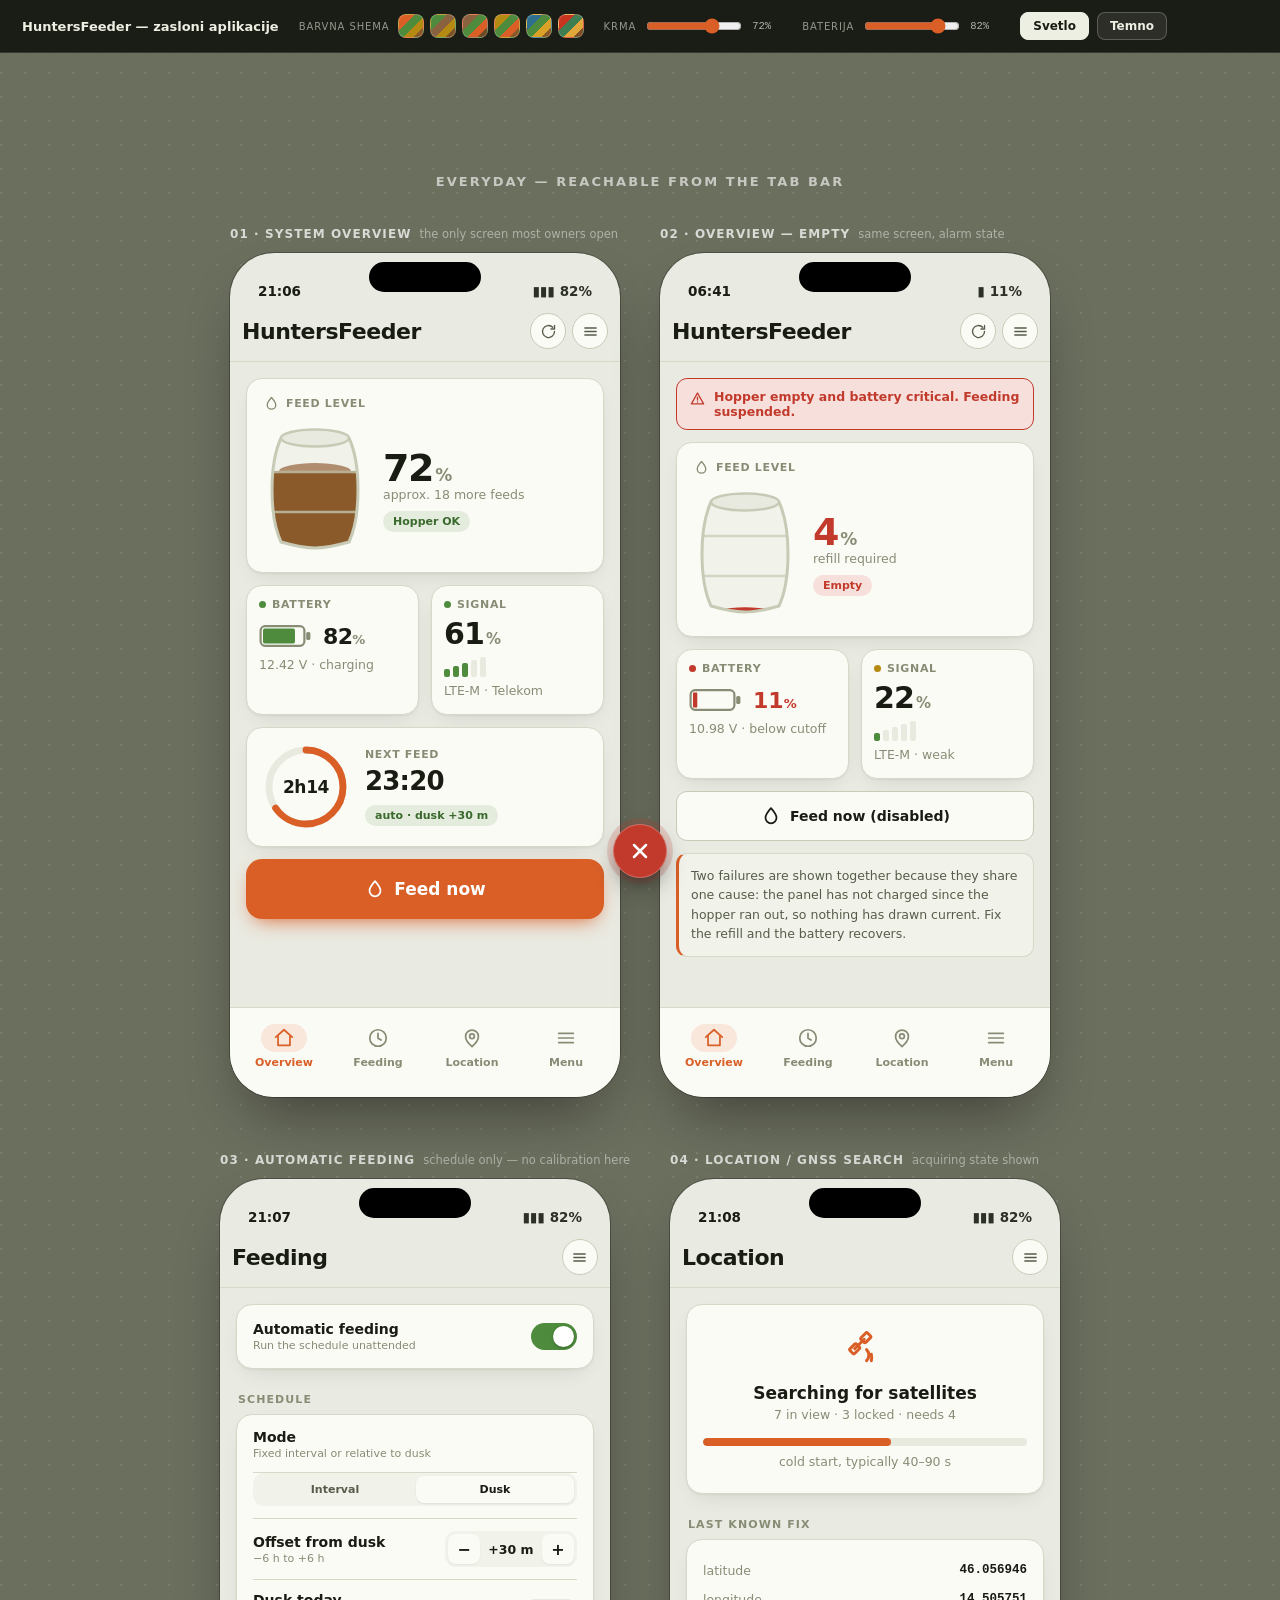
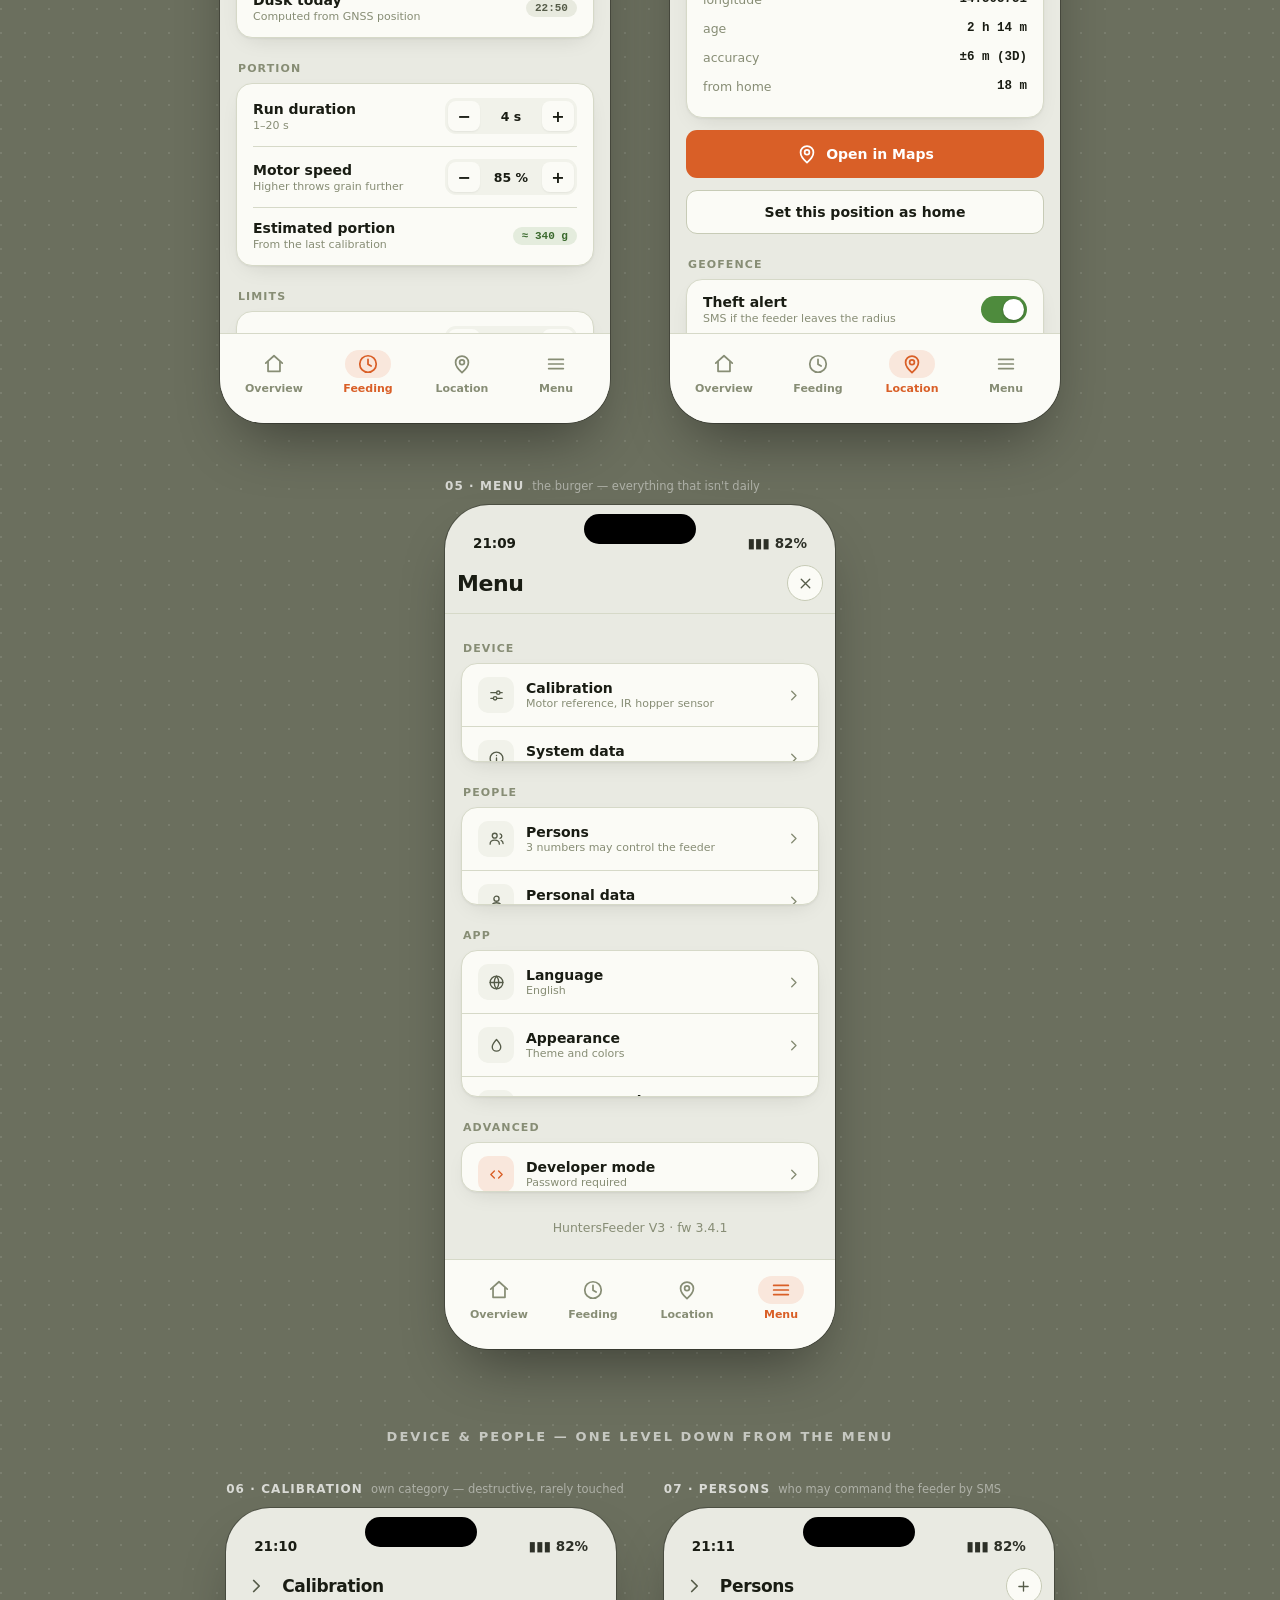
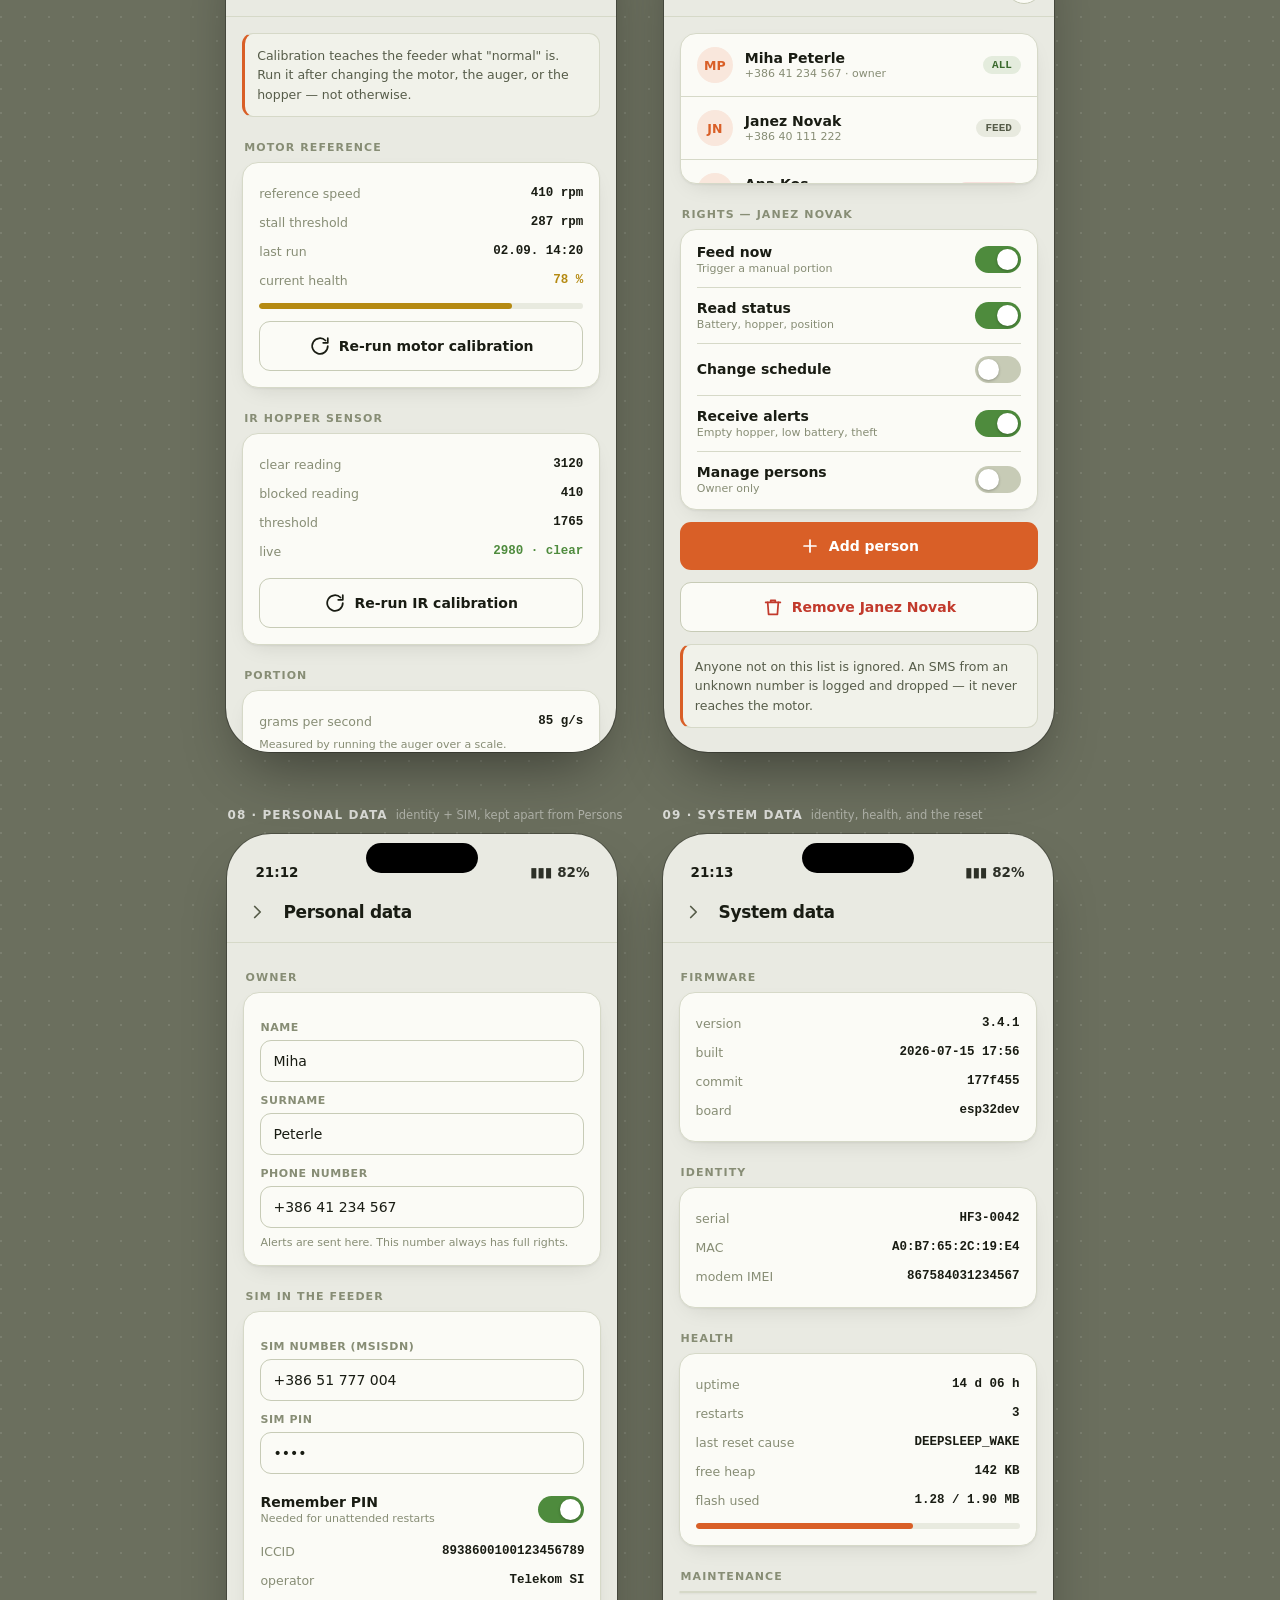
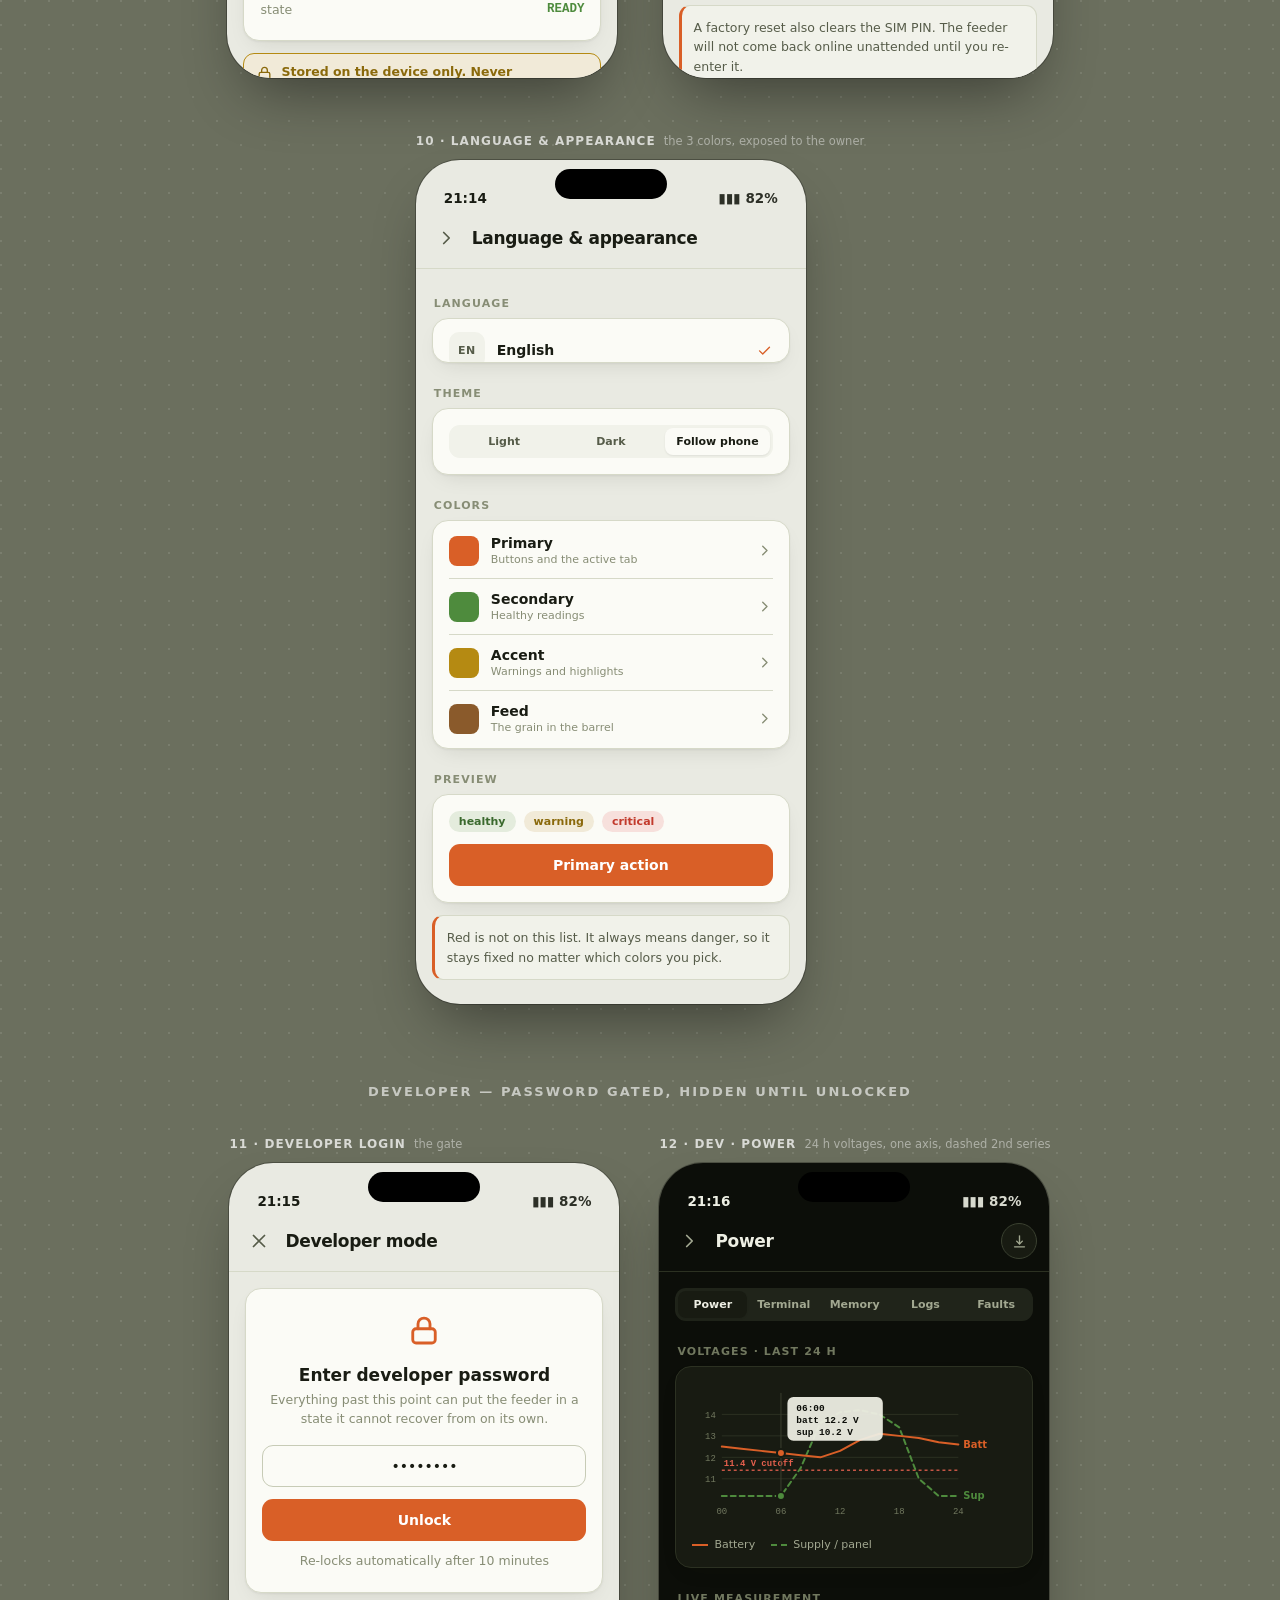
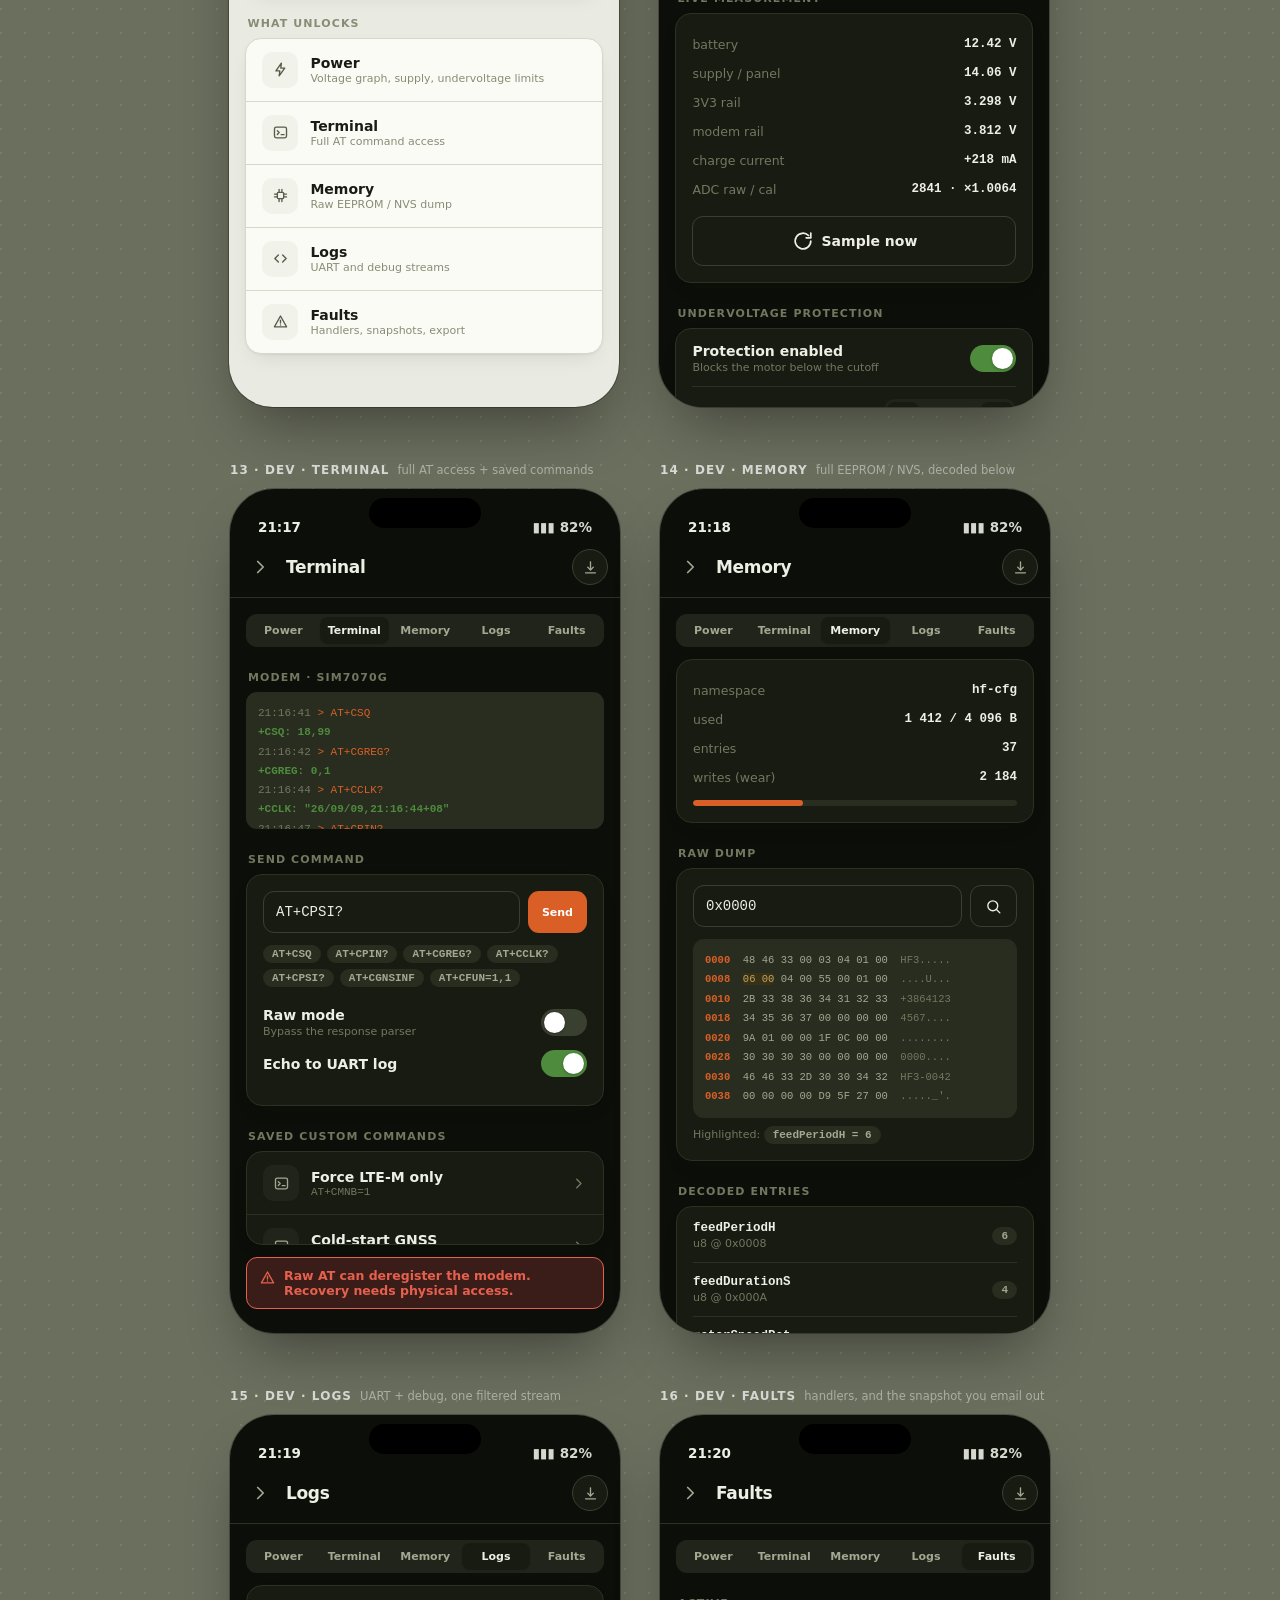
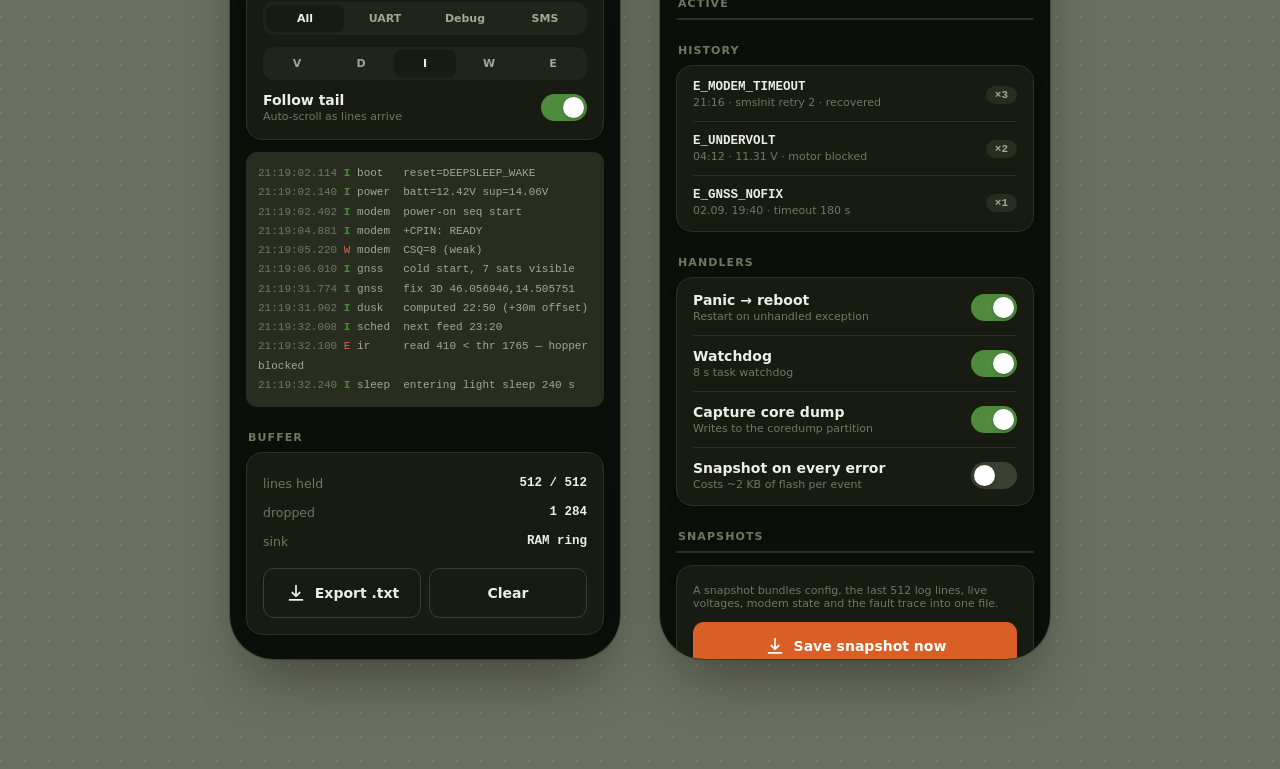
==== app/index.html @ 3c2a1d16 "Add app screens demo page and floating link from main site - New app/ page: copy of the mobile UI te" ====
<!doctype html>
<html lang="sl">
<head>
<meta charset="utf-8">
<meta name="viewport" content="width=device-width,initial-scale=1">
<title>HuntersFeeder — zasloni aplikacije</title>
<meta name="description" content="Vsi zasloni aplikacije HuntersFeeder na enem platnu — pregled stanja, urnik krmljenja, lokacija, umerjanje in razvijalska orodja.">
<link rel="stylesheet" href="styles.css">
</head>
<body>

<!-- ===================== ICON SPRITE (stroke, 24px, currentColor) ========= -->
<svg width="0" height="0" style="position:absolute" aria-hidden="true"><defs>
<symbol id="ic-home" viewBox="0 0 24 24"><path d="M3 11l9-8 9 8"/><path d="M5.5 9.6V20h13V9.6"/></symbol>
<symbol id="ic-clock" viewBox="0 0 24 24"><circle cx="12" cy="12" r="9"/><path d="M12 7v5.3l3.4 2"/></symbol>
<symbol id="ic-pin" viewBox="0 0 24 24"><path d="M12 21.5s7-6.4 7-11.2A7 7 0 0 0 5 10.3c0 4.8 7 11.2 7 11.2z"/><circle cx="12" cy="10" r="2.6"/></symbol>
<symbol id="ic-menu" viewBox="0 0 24 24"><path d="M4 7h16M4 12h16M4 17h16"/></symbol>
<symbol id="ic-users" viewBox="0 0 24 24"><circle cx="9.5" cy="8" r="3.4"/><path d="M3 20c0-3.7 3-5.6 6.5-5.6S16 16.3 16 20"/><path d="M17 5.4a3.3 3.3 0 0 1 0 6.4"/><path d="M18.5 14.8c1.7.7 2.8 2.1 2.8 4.4"/></symbol>
<symbol id="ic-user" viewBox="0 0 24 24"><circle cx="12" cy="8" r="3.6"/><path d="M5 20c0-4 3.1-6.2 7-6.2s7 2.2 7 6.2"/></symbol>
<symbol id="ic-tune" viewBox="0 0 24 24"><path d="M4 8h8M17.5 8H20M4 16h3.5M13 16h7"/><circle cx="14.5" cy="8" r="2.4"/><circle cx="10" cy="16" r="2.4"/></symbol>
<symbol id="ic-info" viewBox="0 0 24 24"><circle cx="12" cy="12" r="9"/><path d="M12 11.2V16"/><path d="M12 7.8h.01"/></symbol>
<symbol id="ic-globe" viewBox="0 0 24 24"><circle cx="12" cy="12" r="9"/><path d="M3 12h18"/><path d="M12 3a14 14 0 0 1 0 18 14 14 0 0 1 0-18z"/></symbol>
<symbol id="ic-code" viewBox="0 0 24 24"><path d="M9 7l-5 5 5 5M15 7l5 5-5 5"/></symbol>
<symbol id="ic-chev" viewBox="0 0 24 24"><path d="M9.5 6l6 6-6 6"/></symbol>
<symbol id="ic-close" viewBox="0 0 24 24"><path d="M6 6l12 12M18 6L6 18"/></symbol>
<symbol id="ic-plus" viewBox="0 0 24 24"><path d="M12 5.5v13M5.5 12h13"/></symbol>
<symbol id="ic-dl" viewBox="0 0 24 24"><path d="M12 4v11"/><path d="M8 11.5l4 4 4-4"/><path d="M5 19.5h14"/></symbol>
<symbol id="ic-refresh" viewBox="0 0 24 24"><path d="M20.5 12a8.5 8.5 0 1 1-2.5-6"/><path d="M20.5 3.5v5h-5"/></symbol>
<symbol id="ic-term" viewBox="0 0 24 24"><rect x="3.5" y="4.5" width="17" height="15" rx="2.5"/><path d="M7.5 9.5l2.6 2.6-2.6 2.6M13 15h4"/></symbol>
<symbol id="ic-chip" viewBox="0 0 24 24"><rect x="7.5" y="7.5" width="9" height="9" rx="1.6"/><path d="M10 3.5v4M14 3.5v4M10 16.5v4M14 16.5v4M3.5 10h4M3.5 14h4M16.5 10h4M16.5 14h4"/></symbol>
<symbol id="ic-bolt" viewBox="0 0 24 24"><path d="M13.2 3L5.5 14h5.6l-1 7 7.9-11h-5.6z"/></symbol>
<symbol id="ic-alert" viewBox="0 0 24 24"><path d="M12 4.2l8.6 15.3H3.4z"/><path d="M12 10.2v4"/><path d="M12 17h.01"/></symbol>
<symbol id="ic-lock" viewBox="0 0 24 24"><rect x="4.5" y="10.5" width="15" height="9.5" rx="2.2"/><path d="M8 10.5V7.4a4 4 0 0 1 8 0v3.1"/></symbol>
<symbol id="ic-trash" viewBox="0 0 24 24"><path d="M4 7h16M9.5 7V4.8h5V7"/><path d="M6.2 7l1 13h9.6l1-13"/></symbol>
<symbol id="ic-search" viewBox="0 0 24 24"><circle cx="11" cy="11" r="7"/><path d="M16.2 16.2L21 21"/></symbol>
<symbol id="ic-check" viewBox="0 0 24 24"><path d="M5 12.5l4.5 4.5L19 7.5"/></symbol>
<symbol id="ic-phone" viewBox="0 0 24 24"><path d="M6 3.5h4.2l1.8 4.4-2.5 1.7a11.6 11.6 0 0 0 4.9 4.9l1.7-2.5 4.4 1.8V18a2.5 2.5 0 0 1-2.6 2.5A16.6 16.6 0 0 1 3.5 6.1 2.5 2.5 0 0 1 6 3.5z"/></symbol>
<symbol id="ic-sat" viewBox="0 0 24 24"><path d="M5.5 12.5L11.5 6.5"/><rect x="2.6" y="10.4" width="5.8" height="4.2" rx="1" transform="rotate(-45 5.5 12.5)"/><rect x="9.6" y="3.4" width="5.8" height="4.2" rx="1" transform="rotate(-45 12.5 5.5)"/><path d="M13 13a5 5 0 0 1 0 7"/><path d="M16 16a9 9 0 0 1 0 4"/></symbol>
<symbol id="ic-drop" viewBox="0 0 24 24"><path d="M12 3.5s6 6.6 6 10.5a6 6 0 0 1-12 0c0-3.9 6-10.5 6-10.5z"/></symbol>
</defs></svg>

<!-- ===================== THEMING DOCK (canvas chrome, not the app) ========
     Public build. The four raw <input type="color"> swatches and the
     "Copy CSS" export are gone — those are authoring tools, not something a
     visitor has any use for. What stays is what someone can actually play
     with: the ready-made palettes, the two level sliders and light/dark.
     app.js guards every one of these ids, so removing more breaks nothing.
========================================================================= -->
<div class="dock">
  <strong>HuntersFeeder — zasloni aplikacije</strong>

  <div class="grp"><span class="lb">Barvna shema</span><span class="presets" id="presets"></span></div>

  <div class="grp"><span class="lb">Krma</span>
    <input type="range" id="rFeed" min="0" max="100" value="72"><span class="val" id="vFeed">72%</span></div>
  <div class="grp"><span class="lb">Baterija</span>
    <input type="range" id="rBatt" min="0" max="100" value="82"><span class="val" id="vBatt">82%</span></div>

  <div class="grp">
    <button id="tLight" class="on">Svetlo</button>
    <button id="tDark">Temno</button>
  </div>
</div>

<!-- The artboards themselves are an English-language UI mock-up; the dock
     above and the back button below are the Slovene page chrome. -->
<div class="canvas" lang="en">

<div class="group">Everyday — reachable from the tab bar</div>

<!-- ========================================================= 1. OVERVIEW -->
<figure class="board">
  <figcaption>01 · System overview <em>the only screen most owners open</em></figcaption>
  <div class="phone" id="pOverview" data-feed="ok" data-batt="ok">
    <div class="notch"></div>
    <div class="statusbar"><span>21:06</span><span class="si">▮▮▮ 82%</span></div>
    <div class="topbar">
      <h1>HuntersFeeder</h1>
      <div class="ic">
        <button class="iconbtn"><svg class="i sm"><use href="#ic-refresh"/></svg></button>
        <button class="iconbtn"><svg class="i sm"><use href="#ic-menu"/></svg></button>
      </div>
    </div>
    <div class="content">

      <!-- FEED LEVEL — the headline. A barrel, read at a glance. -->
      <div class="card">
        <div class="lbl"><svg class="i sm"><use href="#ic-drop"/></svg>Feed level</div>
        <div class="gauge" style="margin-top:var(--s3)">
          <svg class="barrel" viewBox="0 0 104 132">
            <defs><clipPath id="bc1">
              <path d="M18 14C6 40 6 92 18 118c28 8 40 8 68 0 12-26 12-78 0-104z"/>
            </clipPath></defs>
            <path class="glass" d="M18 14C6 40 6 92 18 118c28 8 40 8 68 0 12-26 12-78 0-104z"/>
            <g clip-path="url(#bc1)">
              <g class="fillg">
                <ellipse class="fill-2" cx="52" cy="14" rx="36" ry="8"/>
                <rect class="fill" x="0" y="14" width="104" height="120"/>
              </g>
            </g>
            <g clip-path="url(#bc1)">
              <path class="band" d="M2 48h100M2 88h100" fill="none"/>
            </g>
            <path class="body" d="M18 14C6 40 6 92 18 118c28 8 40 8 68 0 12-26 12-78 0-104z"/>
            <ellipse class="cap" cx="52" cy="14" rx="34" ry="8.5"/>
          </svg>
          <div class="gaugebody">
            <div class="pct" id="feedPct">72<span class="u">%</span></div>
            <div class="muted" id="feedSub">approx. 18 more feeds</div>
            <div class="st"><span class="tag on" id="feedTag">Hopper OK</span></div>
          </div>
        </div>
      </div>

      <!-- POWER + LINK -->
      <div class="grid2">
        <div class="card">
          <div class="lbl"><span class="dot" id="battDot"></span>Battery</div>
          <div style="display:flex;align-items:center;gap:10px;margin:var(--s3) 0 var(--s2)">
            <svg class="battery" viewBox="0 0 54 26">
              <rect class="fill" x="4" y="5.5" width="39" height="15" rx="2"/>
              <rect class="shell" x="1.6" y="3.2" width="43.8" height="19.6" rx="4.5"/>
              <rect class="cap" x="47.2" y="9" width="4.2" height="8" rx="1.6"/>
            </svg>
            <div style="font-size:var(--t-xl);font-weight:700;letter-spacing:-.03em" id="battPct">82<span class="u" style="font-size:13px;color:var(--ink-3)">%</span></div>
          </div>
          <div class="muted">12.42 V · charging</div>
        </div>
        <div class="card">
          <div class="lbl"><span class="dot"></span>Signal</div>
          <div class="big">61<span class="u">%</span></div>
          <div class="bars">
            <span class="lit" style="height:8px"></span><span class="lit" style="height:11px"></span>
            <span class="lit" style="height:14px"></span><span style="height:17px"></span><span style="height:20px"></span>
          </div>
          <div class="muted" style="margin-top:6px">LTE-M · Telekom</div>
        </div>
      </div>

      <!-- NEXT FEED -->
      <div class="hero">
        <div class="ring">
          <svg viewBox="0 0 100 100">
            <circle class="track" cx="50" cy="50" r="43" fill="none" stroke-width="8"/>
            <circle class="prog" cx="50" cy="50" r="43" fill="none" stroke-width="8"
                    stroke-dasharray="270.2" stroke-dashoffset="94"/>
          </svg>
          <div class="rc"><b>2h14</b></div>
        </div>
        <div class="herobody">
          <div class="k">Next feed</div>
          <div class="clock">23:20</div>
          <div><span class="tag on">auto · dusk +30 m</span></div>
        </div>
      </div>

      <button class="btn feed"><svg class="i"><use href="#ic-drop"/></svg>Feed now</button>
    </div>
    <div class="navbar">
      <button class="active"><span class="navicon"><svg class="i"><use href="#ic-home"/></svg></span>Overview</button>
      <button><span class="navicon"><svg class="i"><use href="#ic-clock"/></svg></span>Feeding</button>
      <button><span class="navicon"><svg class="i"><use href="#ic-pin"/></svg></span>Location</button>
      <button><span class="navicon"><svg class="i"><use href="#ic-menu"/></svg></span>Menu</button>
    </div>
  </div>
</figure>

<!-- ========================================================= 2. LOW / EMPTY -->
<figure class="board">
  <figcaption>02 · Overview — empty <em>same screen, alarm state</em></figcaption>
  <div class="phone" data-feed="empty" data-batt="crit" style="--level-feed:.04;--level-batt:.11">
    <div class="notch"></div>
    <div class="statusbar"><span>06:41</span><span class="si">▮ 11%</span></div>
    <div class="topbar">
      <h1>HuntersFeeder</h1>
      <div class="ic">
        <button class="iconbtn"><svg class="i sm"><use href="#ic-refresh"/></svg></button>
        <button class="iconbtn"><svg class="i sm"><use href="#ic-menu"/></svg></button>
      </div>
    </div>
    <div class="content">
      <div class="banner crit"><svg class="i sm" style="margin-top:1px"><use href="#ic-alert"/></svg>
        <span>Hopper empty and battery critical. Feeding suspended.</span></div>

      <div class="card">
        <div class="lbl"><svg class="i sm"><use href="#ic-drop"/></svg>Feed level</div>
        <div class="gauge" style="margin-top:var(--s3)">
          <svg class="barrel" viewBox="0 0 104 132">
            <defs><clipPath id="bc2">
              <path d="M18 14C6 40 6 92 18 118c28 8 40 8 68 0 12-26 12-78 0-104z"/>
            </clipPath></defs>
            <path class="glass" d="M18 14C6 40 6 92 18 118c28 8 40 8 68 0 12-26 12-78 0-104z"/>
            <g clip-path="url(#bc2)">
              <g class="fillg">
                <ellipse class="fill-2" cx="52" cy="14" rx="36" ry="8"/>
                <rect class="fill" x="0" y="14" width="104" height="120"/>
              </g>
            </g>
            <g clip-path="url(#bc2)"><path class="band" d="M2 48h100M2 88h100" fill="none"/></g>
            <path class="body" d="M18 14C6 40 6 92 18 118c28 8 40 8 68 0 12-26 12-78 0-104z"/>
            <ellipse class="cap" cx="52" cy="14" rx="34" ry="8.5"/>
          </svg>
          <div class="gaugebody">
            <div class="pct" style="color:var(--crit)">4<span class="u">%</span></div>
            <div class="muted">refill required</div>
            <div class="st"><span class="tag crit">Empty</span></div>
          </div>
        </div>
      </div>

      <div class="grid2">
        <div class="card">
          <div class="lbl"><span class="dot crit"></span>Battery</div>
          <div style="display:flex;align-items:center;gap:10px;margin:var(--s3) 0 var(--s2)">
            <svg class="battery" viewBox="0 0 54 26">
              <rect class="fill" x="4" y="5.5" width="39" height="15" rx="2"/>
              <rect class="shell" x="1.6" y="3.2" width="43.8" height="19.6" rx="4.5"/>
              <rect class="cap" x="47.2" y="9" width="4.2" height="8" rx="1.6"/>
            </svg>
            <div style="font-size:var(--t-xl);font-weight:700;color:var(--crit)">11<span style="font-size:13px">%</span></div>
          </div>
          <div class="muted">10.98 V · below cutoff</div>
        </div>
        <div class="card">
          <div class="lbl"><span class="dot warn"></span>Signal</div>
          <div class="big">22<span class="u">%</span></div>
          <div class="bars">
            <span class="lit" style="height:8px"></span><span style="height:11px"></span>
            <span style="height:14px"></span><span style="height:17px"></span><span style="height:20px"></span>
          </div>
          <div class="muted" style="margin-top:6px">LTE-M · weak</div>
        </div>
      </div>

      <button class="btn secondary"><svg class="i"><use href="#ic-drop"/></svg>Feed now (disabled)</button>
      <div class="note">Two failures are shown together because they share one cause: the panel has not charged since the hopper ran out, so nothing has drawn current. Fix the refill and the battery recovers.</div>
    </div>
    <div class="navbar">
      <button class="active"><span class="navicon"><svg class="i"><use href="#ic-home"/></svg></span>Overview</button>
      <button><span class="navicon"><svg class="i"><use href="#ic-clock"/></svg></span>Feeding</button>
      <button><span class="navicon"><svg class="i"><use href="#ic-pin"/></svg></span>Location</button>
      <button><span class="navicon"><svg class="i"><use href="#ic-menu"/></svg></span>Menu</button>
    </div>
  </div>
</figure>

<!-- ========================================================= 3. FEEDING -->
<figure class="board">
  <figcaption>03 · Automatic feeding <em>schedule only — no calibration here</em></figcaption>
  <div class="phone">
    <div class="notch"></div>
    <div class="statusbar"><span>21:07</span><span class="si">▮▮▮ 82%</span></div>
    <div class="topbar"><h1>Feeding</h1>
      <div class="ic"><button class="iconbtn"><svg class="i sm"><use href="#ic-menu"/></svg></button></div></div>
    <div class="content">
      <div class="card">
        <div class="row" style="border:0;padding:0">
          <div><div class="name">Automatic feeding</div><div class="hint">Run the schedule unattended</div></div>
          <div class="sw on"><i></i></div>
        </div>
      </div>

      <div class="sec">Schedule</div>
      <div class="card flush">
        <div class="row">
          <div><div class="name">Mode</div><div class="hint">Fixed interval or relative to dusk</div></div>
        </div>
        <div class="row" style="padding-top:0">
          <div class="seg" style="width:100%"><button>Interval</button><button class="active">Dusk</button></div>
        </div>
        <div class="row">
          <div><div class="name">Offset from dusk</div><div class="hint">−6 h to +6 h</div></div>
          <div class="stepper"><button>−</button><span class="num">+30 m</span><button>+</button></div>
        </div>
        <div class="row">
          <div><div class="name">Dusk today</div><div class="hint">Computed from GNSS position</div></div>
          <span class="chip">22:50</span>
        </div>
      </div>

      <div class="sec">Portion</div>
      <div class="card flush">
        <div class="row">
          <div><div class="name">Run duration</div><div class="hint">1–20 s</div></div>
          <div class="stepper"><button>−</button><span class="num">4 s</span><button>+</button></div>
        </div>
        <div class="row">
          <div><div class="name">Motor speed</div><div class="hint">Higher throws grain further</div></div>
          <div class="stepper"><button>−</button><span class="num">85 %</span><button>+</button></div>
        </div>
        <div class="row">
          <div><div class="name">Estimated portion</div><div class="hint">From the last calibration</div></div>
          <span class="chip ok">≈ 340 g</span>
        </div>
      </div>

      <div class="sec">Limits</div>
      <div class="card flush">
        <div class="row">
          <div><div class="name">Max feeds per day</div></div>
          <div class="stepper"><button>−</button><span class="num">2</span><button>+</button></div>
        </div>
        <div class="row">
          <div><div class="name">Pause below battery</div><div class="hint">Protects the pack overnight</div></div>
          <div class="stepper"><button>−</button><span class="num">20 %</span><button>+</button></div>
        </div>
      </div>

      <button class="btn"><svg class="i"><use href="#ic-check"/></svg>Save schedule</button>
    </div>
    <div class="navbar">
      <button><span class="navicon"><svg class="i"><use href="#ic-home"/></svg></span>Overview</button>
      <button class="active"><span class="navicon"><svg class="i"><use href="#ic-clock"/></svg></span>Feeding</button>
      <button><span class="navicon"><svg class="i"><use href="#ic-pin"/></svg></span>Location</button>
      <button><span class="navicon"><svg class="i"><use href="#ic-menu"/></svg></span>Menu</button>
    </div>
  </div>
</figure>

<!-- ========================================================= 4. LOCATION -->
<figure class="board">
  <figcaption>04 · Location / GNSS search <em>acquiring state shown</em></figcaption>
  <div class="phone">
    <div class="notch"></div>
    <div class="statusbar"><span>21:08</span><span class="si">▮▮▮ 82%</span></div>
    <div class="topbar"><h1>Location</h1>
      <div class="ic"><button class="iconbtn"><svg class="i sm"><use href="#ic-menu"/></svg></button></div></div>
    <div class="content">
      <div class="card" style="text-align:center;padding:var(--s5) var(--s4)">
        <svg class="i lg" style="color:var(--c1);width:38px;height:38px"><use href="#ic-sat"/></svg>
        <div style="font-size:var(--t-lg);font-weight:660;margin-top:var(--s3)">Searching for satellites</div>
        <div class="muted" style="margin-top:4px">7 in view · 3 locked · needs 4</div>
        <div class="progbar" style="margin-top:var(--s4)"><i style="width:58%"></i></div>
        <div class="muted" style="margin-top:var(--s2)">cold start, typically 40–90 s</div>
      </div>

      <div class="sec">Last known fix</div>
      <div class="card">
        <div class="kv"><span class="k">latitude</span><span class="v">46.056946</span></div>
        <div class="kv"><span class="k">longitude</span><span class="v">14.505751</span></div>
        <div class="kv"><span class="k">age</span><span class="v">2 h 14 m</span></div>
        <div class="kv"><span class="k">accuracy</span><span class="v">±6 m (3D)</span></div>
        <div class="kv"><span class="k">from home</span><span class="v">18 m</span></div>
      </div>
      <button class="btn"><svg class="i"><use href="#ic-pin"/></svg>Open in Maps</button>
      <button class="btn secondary">Set this position as home</button>

      <div class="sec">Geofence</div>
      <div class="card flush">
        <div class="row">
          <div><div class="name">Theft alert</div><div class="hint">SMS if the feeder leaves the radius</div></div>
          <div class="sw on"><i></i></div>
        </div>
        <div class="row">
          <div><div class="name">Radius</div></div>
          <div class="stepper"><button>−</button><span class="num">100 m</span><button>+</button></div>
        </div>
      </div>

      <div class="sec">History</div>
      <div class="card flush">
        <div class="row"><div><div class="name" style="font-family:var(--mono);font-size:var(--t-sm)">09.09. 19:02</div>
          <div class="hint">46.05694, 14.50575 · 3D</div></div>
          <button class="iconbtn plain"><svg class="i sm"><use href="#ic-chev"/></svg></button></div>
        <div class="row"><div><div class="name" style="font-family:var(--mono);font-size:var(--t-sm)">09.09. 07:14</div>
          <div class="hint">46.05691, 14.50580 · 3D</div></div>
          <button class="iconbtn plain"><svg class="i sm"><use href="#ic-chev"/></svg></button></div>
      </div>
    </div>
    <div class="navbar">
      <button><span class="navicon"><svg class="i"><use href="#ic-home"/></svg></span>Overview</button>
      <button><span class="navicon"><svg class="i"><use href="#ic-clock"/></svg></span>Feeding</button>
      <button class="active"><span class="navicon"><svg class="i"><use href="#ic-pin"/></svg></span>Location</button>
      <button><span class="navicon"><svg class="i"><use href="#ic-menu"/></svg></span>Menu</button>
    </div>
  </div>
</figure>

<!-- ========================================================= 5. MENU -->
<figure class="board">
  <figcaption>05 · Menu <em>the burger — everything that isn't daily</em></figcaption>
  <div class="phone">
    <div class="notch"></div>
    <div class="statusbar"><span>21:09</span><span class="si">▮▮▮ 82%</span></div>
    <div class="topbar"><h1>Menu</h1>
      <div class="ic"><button class="iconbtn"><svg class="i sm"><use href="#ic-close"/></svg></button></div></div>
    <div class="content">

      <div class="sec">Device</div>
      <div class="card pad0"><div class="navlist">
        <a><span class="ico"><svg class="i sm"><use href="#ic-tune"/></svg></span>
          <span class="tx"><b>Calibration</b><span>Motor reference, IR hopper sensor</span></span>
          <svg class="i sm chev"><use href="#ic-chev"/></svg></a>
        <a><span class="ico"><svg class="i sm"><use href="#ic-info"/></svg></span>
          <span class="tx"><b>System data</b><span>Version, uptime, factory reset</span></span>
          <svg class="i sm chev"><use href="#ic-chev"/></svg></a>
      </div></div>

      <div class="sec">People</div>
      <div class="card pad0"><div class="navlist">
        <a><span class="ico"><svg class="i sm"><use href="#ic-users"/></svg></span>
          <span class="tx"><b>Persons</b><span>3 numbers may control the feeder</span></span>
          <svg class="i sm chev"><use href="#ic-chev"/></svg></a>
        <a><span class="ico"><svg class="i sm"><use href="#ic-user"/></svg></span>
          <span class="tx"><b>Personal data</b><span>Your name, phone, SIM number and PIN</span></span>
          <svg class="i sm chev"><use href="#ic-chev"/></svg></a>
      </div></div>

      <div class="sec">App</div>
      <div class="card pad0"><div class="navlist">
        <a><span class="ico"><svg class="i sm"><use href="#ic-globe"/></svg></span>
          <span class="tx"><b>Language</b><span>English</span></span>
          <svg class="i sm chev"><use href="#ic-chev"/></svg></a>
        <a><span class="ico"><svg class="i sm"><use href="#ic-drop"/></svg></span>
          <span class="tx"><b>Appearance</b><span>Theme and colors</span></span>
          <svg class="i sm chev"><use href="#ic-chev"/></svg></a>
        <a><span class="ico"><svg class="i sm"><use href="#ic-phone"/></svg></span>
          <span class="tx"><b>SMS commands</b><span>What you can text the feeder</span></span>
          <svg class="i sm chev"><use href="#ic-chev"/></svg></a>
      </div></div>

      <div class="sec">Advanced</div>
      <div class="card pad0"><div class="navlist">
        <a class="dev"><span class="ico"><svg class="i sm"><use href="#ic-code"/></svg></span>
          <span class="tx"><b>Developer mode</b><span>Password required</span></span>
          <svg class="i sm chev"><use href="#ic-chev"/></svg></a>
      </div></div>

      <div class="muted" style="text-align:center;margin-top:var(--s4)">HuntersFeeder V3 · fw 3.4.1</div>
    </div>
    <div class="navbar">
      <button><span class="navicon"><svg class="i"><use href="#ic-home"/></svg></span>Overview</button>
      <button><span class="navicon"><svg class="i"><use href="#ic-clock"/></svg></span>Feeding</button>
      <button><span class="navicon"><svg class="i"><use href="#ic-pin"/></svg></span>Location</button>
      <button class="active"><span class="navicon"><svg class="i"><use href="#ic-menu"/></svg></span>Menu</button>
    </div>
  </div>
</figure>

<div class="group">Device &amp; people — one level down from the menu</div>

<!-- ========================================================= 6. CALIBRATION -->
<figure class="board">
  <figcaption>06 · Calibration <em>own category — destructive, rarely touched</em></figcaption>
  <div class="phone">
    <div class="notch"></div>
    <div class="statusbar"><span>21:10</span><span class="si">▮▮▮ 82%</span></div>
    <div class="topbar">
      <button class="iconbtn plain"><svg class="i"><use href="#ic-chev"/></svg></button>
      <h1 class="sm">Calibration</h1></div>
    <div class="content">
      <div class="note">Calibration teaches the feeder what "normal" is. Run it after changing the motor, the auger, or the hopper — not otherwise.</div>

      <div class="sec">Motor reference</div>
      <div class="card">
        <div class="kv"><span class="k">reference speed</span><span class="v">410 rpm</span></div>
        <div class="kv"><span class="k">stall threshold</span><span class="v">287 rpm</span></div>
        <div class="kv"><span class="k">last run</span><span class="v">02.09. 14:20</span></div>
        <div class="kv"><span class="k">current health</span><span class="v" style="color:var(--c3)">78 %</span></div>
        <div class="bar" style="margin:var(--s2) 0 var(--s3)"><i class="warn" style="width:78%"></i></div>
        <button class="btn secondary"><svg class="i"><use href="#ic-refresh"/></svg>Re-run motor calibration</button>
      </div>

      <div class="sec">IR hopper sensor</div>
      <div class="card">
        <div class="kv"><span class="k">clear reading</span><span class="v">3120</span></div>
        <div class="kv"><span class="k">blocked reading</span><span class="v">410</span></div>
        <div class="kv"><span class="k">threshold</span><span class="v">1765</span></div>
        <div class="kv"><span class="k">live</span><span class="v" style="color:var(--c2)">2980 · clear</span></div>
        <button class="btn secondary" style="margin-top:var(--s3)"><svg class="i"><use href="#ic-refresh"/></svg>Re-run IR calibration</button>
      </div>

      <div class="sec">Portion</div>
      <div class="card">
        <div class="kv"><span class="k">grams per second</span><span class="v">85 g/s</span></div>
        <div class="hint" style="margin-bottom:var(--s3)">Measured by running the auger over a scale.</div>
        <button class="btn secondary">Calibrate portion weight</button>
      </div>

      <div class="banner"><svg class="i sm" style="margin-top:1px"><use href="#ic-alert"/></svg>
        <span>The feeder cannot dispense while a calibration is running.</span></div>
    </div>
  </div>
</figure>

<!-- ========================================================= 7. PERSONS -->
<figure class="board">
  <figcaption>07 · Persons <em>who may command the feeder by SMS</em></figcaption>
  <div class="phone">
    <div class="notch"></div>
    <div class="statusbar"><span>21:11</span><span class="si">▮▮▮ 82%</span></div>
    <div class="topbar">
      <button class="iconbtn plain"><svg class="i"><use href="#ic-chev"/></svg></button>
      <h1 class="sm">Persons</h1>
      <div class="ic"><button class="iconbtn"><svg class="i sm"><use href="#ic-plus"/></svg></button></div></div>
    <div class="content">
      <div class="card pad0"><div class="navlist">
        <a><span class="avatar">MP</span>
          <span class="tx"><b>Miha Peterle</b><span>+386 41 234 567 · owner</span></span>
          <span class="chip ok">ALL</span></a>
        <a><span class="avatar">JN</span>
          <span class="tx"><b>Janez Novak</b><span>+386 40 111 222</span></span>
          <span class="chip">FEED</span></a>
        <a><span class="avatar">AK</span>
          <span class="tx"><b>Ana Kos</b><span>+386 31 998 776</span></span>
          <span class="chip no">BLOCKED</span></a>
      </div></div>

      <div class="sec">Rights — Janez Novak</div>
      <div class="card flush">
        <div class="row"><div><div class="name">Feed now</div><div class="hint">Trigger a manual portion</div></div>
          <div class="sw on"><i></i></div></div>
        <div class="row"><div><div class="name">Read status</div><div class="hint">Battery, hopper, position</div></div>
          <div class="sw on"><i></i></div></div>
        <div class="row"><div><div class="name">Change schedule</div></div>
          <div class="sw"><i></i></div></div>
        <div class="row"><div><div class="name">Receive alerts</div><div class="hint">Empty hopper, low battery, theft</div></div>
          <div class="sw on"><i></i></div></div>
        <div class="row"><div><div class="name">Manage persons</div><div class="hint">Owner only</div></div>
          <div class="sw"><i></i></div></div>
      </div>

      <button class="btn"><svg class="i"><use href="#ic-plus"/></svg>Add person</button>
      <button class="btn secondary" style="color:var(--crit)">
        <svg class="i"><use href="#ic-trash"/></svg>Remove Janez Novak</button>

      <div class="note">Anyone not on this list is ignored. An SMS from an unknown number is logged and dropped — it never reaches the motor.</div>
    </div>
  </div>
</figure>

<!-- ========================================================= 8. PERSONAL -->
<figure class="board">
  <figcaption>08 · Personal data <em>identity + SIM, kept apart from Persons</em></figcaption>
  <div class="phone">
    <div class="notch"></div>
    <div class="statusbar"><span>21:12</span><span class="si">▮▮▮ 82%</span></div>
    <div class="topbar">
      <button class="iconbtn plain"><svg class="i"><use href="#ic-chev"/></svg></button>
      <h1 class="sm">Personal data</h1></div>
    <div class="content">
      <div class="sec">Owner</div>
      <div class="card">
        <div class="field"><label>Name</label><input type="text" value="Miha"></div>
        <div class="field"><label>Surname</label><input type="text" value="Peterle"></div>
        <div class="field"><label>Phone number</label><input type="tel" value="+386 41 234 567"></div>
        <div class="hint">Alerts are sent here. This number always has full rights.</div>
      </div>

      <div class="sec">SIM in the feeder</div>
      <div class="card">
        <div class="field"><label>SIM number (MSISDN)</label><input type="tel" value="+386 51 777 004"></div>
        <div class="field"><label>SIM PIN</label><input type="password" value="0000"></div>
        <div class="row" style="border:0">
          <div><div class="name">Remember PIN</div><div class="hint">Needed for unattended restarts</div></div>
          <div class="sw on"><i></i></div>
        </div>
        <div class="kv"><span class="k">ICCID</span><span class="v">8938600100123456789</span></div>
        <div class="kv"><span class="k">operator</span><span class="v">Telekom SI</span></div>
        <div class="kv"><span class="k">state</span><span class="v" style="color:var(--c2)">READY</span></div>
      </div>

      <div class="banner"><svg class="i sm" style="margin-top:1px"><use href="#ic-lock"/></svg>
        <span>Stored on the device only. Never transmitted except as SMS from your own SIM.</span></div>

      <button class="btn"><svg class="i"><use href="#ic-check"/></svg>Save</button>
    </div>
  </div>
</figure>

<!-- ========================================================= 9. SYSTEM -->
<figure class="board">
  <figcaption>09 · System data <em>identity, health, and the reset</em></figcaption>
  <div class="phone">
    <div class="notch"></div>
    <div class="statusbar"><span>21:13</span><span class="si">▮▮▮ 82%</span></div>
    <div class="topbar">
      <button class="iconbtn plain"><svg class="i"><use href="#ic-chev"/></svg></button>
      <h1 class="sm">System data</h1></div>
    <div class="content">
      <div class="sec">Firmware</div>
      <div class="card">
        <div class="kv"><span class="k">version</span><span class="v">3.4.1</span></div>
        <div class="kv"><span class="k">built</span><span class="v">2026-07-15 17:56</span></div>
        <div class="kv"><span class="k">commit</span><span class="v">177f455</span></div>
        <div class="kv"><span class="k">board</span><span class="v">esp32dev</span></div>
      </div>

      <div class="sec">Identity</div>
      <div class="card">
        <div class="kv"><span class="k">serial</span><span class="v">HF3-0042</span></div>
        <div class="kv"><span class="k">MAC</span><span class="v">A0:B7:65:2C:19:E4</span></div>
        <div class="kv"><span class="k">modem IMEI</span><span class="v">867584031234567</span></div>
      </div>

      <div class="sec">Health</div>
      <div class="card">
        <div class="kv"><span class="k">uptime</span><span class="v">14 d 06 h</span></div>
        <div class="kv"><span class="k">restarts</span><span class="v">3</span></div>
        <div class="kv"><span class="k">last reset cause</span><span class="v">DEEPSLEEP_WAKE</span></div>
        <div class="kv"><span class="k">free heap</span><span class="v">142 KB</span></div>
        <div class="kv"><span class="k">flash used</span><span class="v">1.28 / 1.90 MB</span></div>
        <div class="bar" style="margin-top:var(--s2)"><i class="c1" style="width:67%"></i></div>
      </div>

      <div class="sec">Maintenance</div>
      <div class="card pad0"><div class="navlist">
        <a><span class="ico"><svg class="i sm"><use href="#ic-dl"/></svg></span>
          <span class="tx"><b>Export configuration</b><span>JSON backup to your phone</span></span>
          <svg class="i sm chev"><use href="#ic-chev"/></svg></a>
        <a><span class="ico"><svg class="i sm"><use href="#ic-refresh"/></svg></span>
          <span class="tx"><b>Restart device</b><span>Keeps all settings</span></span>
          <svg class="i sm chev"><use href="#ic-chev"/></svg></a>
        <a class="danger"><span class="ico"><svg class="i sm"><use href="#ic-trash"/></svg></span>
          <span class="tx"><b>Factory reset</b><span>Erases settings, persons and calibration</span></span>
          <svg class="i sm chev"><use href="#ic-chev"/></svg></a>
      </div></div>

      <div class="note">A factory reset also clears the SIM PIN. The feeder will not come back online unattended until you re-enter it.</div>
    </div>
  </div>
</figure>

<!-- ========================================================= 10. LANGUAGE -->
<figure class="board">
  <figcaption>10 · Language &amp; appearance <em>the 3 colors, exposed to the owner</em></figcaption>
  <div class="phone">
    <div class="notch"></div>
    <div class="statusbar"><span>21:14</span><span class="si">▮▮▮ 82%</span></div>
    <div class="topbar">
      <button class="iconbtn plain"><svg class="i"><use href="#ic-chev"/></svg></button>
      <h1 class="sm">Language &amp; appearance</h1></div>
    <div class="content">
      <div class="sec">Language</div>
      <div class="card pad0"><div class="navlist">
        <a><span class="ico">EN</span><span class="tx"><b>English</b></span>
          <svg class="i sm" style="color:var(--c1)"><use href="#ic-check"/></svg></a>
        <a><span class="ico">SI</span><span class="tx"><b>Slovenščina</b></span></a>
        <a><span class="ico">DE</span><span class="tx"><b>Deutsch</b></span></a>
        <a><span class="ico">HR</span><span class="tx"><b>Hrvatski</b></span></a>
      </div></div>

      <div class="sec">Theme</div>
      <div class="card">
        <div class="seg"><button>Light</button><button>Dark</button><button class="active">Follow phone</button></div>
      </div>

      <div class="sec">Colors</div>
      <div class="card flush">
        <div class="row">
          <div class="lead"><span style="width:30px;height:30px;border-radius:8px;background:var(--c1);display:block"></span>
            <div><div class="name">Primary</div><div class="hint">Buttons and the active tab</div></div></div>
          <svg class="i sm" style="color:var(--ink-3)"><use href="#ic-chev"/></svg>
        </div>
        <div class="row">
          <div class="lead"><span style="width:30px;height:30px;border-radius:8px;background:var(--c2);display:block"></span>
            <div><div class="name">Secondary</div><div class="hint">Healthy readings</div></div></div>
          <svg class="i sm" style="color:var(--ink-3)"><use href="#ic-chev"/></svg>
        </div>
        <div class="row">
          <div class="lead"><span style="width:30px;height:30px;border-radius:8px;background:var(--c3);display:block"></span>
            <div><div class="name">Accent</div><div class="hint">Warnings and highlights</div></div></div>
          <svg class="i sm" style="color:var(--ink-3)"><use href="#ic-chev"/></svg>
        </div>
        <div class="row">
          <div class="lead"><span style="width:30px;height:30px;border-radius:8px;background:var(--feed);display:block"></span>
            <div><div class="name">Feed</div><div class="hint">The grain in the barrel</div></div></div>
          <svg class="i sm" style="color:var(--ink-3)"><use href="#ic-chev"/></svg>
        </div>
      </div>

      <div class="sec">Preview</div>
      <div class="card">
        <div style="display:flex;gap:var(--s2);flex-wrap:wrap;margin-bottom:var(--s3)">
          <span class="tag on">healthy</span><span class="tag warn">warning</span><span class="tag crit">critical</span>
        </div>
        <button class="btn">Primary action</button>
      </div>

      <div class="note">Red is not on this list. It always means danger, so it stays fixed no matter which colors you pick.</div>
    </div>
  </div>
</figure>

<div class="group">Developer — password gated, hidden until unlocked</div>

<!-- ========================================================= 11. DEV LOGIN -->
<figure class="board">
  <figcaption>11 · Developer login <em>the gate</em></figcaption>
  <div class="phone">
    <div class="notch"></div>
    <div class="statusbar"><span>21:15</span><span class="si">▮▮▮ 82%</span></div>
    <div class="topbar">
      <button class="iconbtn plain"><svg class="i"><use href="#ic-close"/></svg></button>
      <h1 class="sm">Developer mode</h1></div>
    <div class="content">
      <div class="card" style="text-align:center;padding:var(--s5) var(--s4)">
        <svg class="i lg" style="color:var(--c1);width:36px;height:36px"><use href="#ic-lock"/></svg>
        <div style="font-size:var(--t-lg);font-weight:660;margin-top:var(--s3)">Enter developer password</div>
        <div class="muted" style="margin-top:6px;line-height:1.5">
          Everything past this point can put the feeder in a state it cannot recover from on its own.</div>
        <input type="password" value="••••••••" style="margin-top:var(--s4);text-align:center">
        <button class="btn" style="margin-top:var(--s3)">Unlock</button>
        <div class="muted" style="margin-top:var(--s3)">Re-locks automatically after 10 minutes</div>
      </div>

      <div class="sec">What unlocks</div>
      <div class="card pad0"><div class="navlist">
        <a><span class="ico"><svg class="i sm"><use href="#ic-bolt"/></svg></span>
          <span class="tx"><b>Power</b><span>Voltage graph, supply, undervoltage limits</span></span></a>
        <a><span class="ico"><svg class="i sm"><use href="#ic-term"/></svg></span>
          <span class="tx"><b>Terminal</b><span>Full AT command access</span></span></a>
        <a><span class="ico"><svg class="i sm"><use href="#ic-chip"/></svg></span>
          <span class="tx"><b>Memory</b><span>Raw EEPROM / NVS dump</span></span></a>
        <a><span class="ico"><svg class="i sm"><use href="#ic-code"/></svg></span>
          <span class="tx"><b>Logs</b><span>UART and debug streams</span></span></a>
        <a><span class="ico"><svg class="i sm"><use href="#ic-alert"/></svg></span>
          <span class="tx"><b>Faults</b><span>Handlers, snapshots, export</span></span></a>
      </div></div>
    </div>
  </div>
</figure>

<!-- ========================================================= 12. DEV POWER -->
<figure class="board">
  <figcaption>12 · Dev · Power <em>24 h voltages, one axis, dashed 2nd series</em></figcaption>
  <div class="phone" data-theme="dark">
    <div class="notch"></div>
    <div class="statusbar"><span>21:16</span><span class="si">▮▮▮ 82%</span></div>
    <div class="topbar">
      <button class="iconbtn plain"><svg class="i"><use href="#ic-chev"/></svg></button>
      <h1 class="sm">Power</h1>
      <div class="ic"><button class="iconbtn"><svg class="i sm"><use href="#ic-dl"/></svg></button></div></div>
    <div class="content">
      <div class="seg"><button class="active">Power</button><button>Terminal</button><button>Memory</button><button>Logs</button><button>Faults</button></div>

      <div class="sec">Voltages · last 24 h</div>
      <div class="card">
        <svg class="chart" viewBox="0 0 326 148">
          <!-- gridlines + y axis (volts) -->
          <g class="grid">
            <line x1="30" y1="31.6" x2="268" y2="31.6"/><line x1="30" y1="53.2" x2="268" y2="53.2"/>
            <line x1="30" y1="74.8" x2="268" y2="74.8"/><line x1="30" y1="96.4" x2="268" y2="96.4"/>
          </g>
          <g class="axis" text-anchor="end">
            <text x="24" y="35">14</text><text x="24" y="56.6">13</text>
            <text x="24" y="78.2">12</text><text x="24" y="99.8">11</text>
          </g>
          <!-- undervoltage cutoff -->
          <line class="thr" x1="30" y1="87.76" x2="268" y2="87.76"/>
          <text class="thrlab" x="32" y="84">11.4 V cutoff</text>
          <!-- supply (dashed) -->
          <polyline class="s2" points="30,113.7 49.8,113.7 69.7,113.7 89.5,113.7 109.3,85.6 129.2,40.2 149,29.4 168.8,27.3 188.7,31.6 208.5,44.6 228.3,96.4 248.2,113.7 268,113.7"/>
          <!-- battery (solid) -->
          <polyline class="s1" points="30,64 49.8,66.2 69.7,68.3 89.5,70.5 109.3,72.6 129.2,74.8 149,68.3 168.8,57.5 188.7,51 208.5,53.2 228.3,55.4 248.2,59.7 268,61.8"/>
          <!-- direct labels -->
          <text class="lab" x="273" y="65" fill="var(--c1)">Batt</text>
          <text class="lab" x="273" y="117" fill="var(--c2)">Sup</text>
          <!-- hover layer (static example of the interaction) -->
          <line x1="89.5" y1="10" x2="89.5" y2="118" stroke="var(--line-2)" stroke-width="1"/>
          <circle class="mk" cx="89.5" cy="70.5" r="4" fill="var(--c1)"/>
          <circle class="mk" cx="89.5" cy="113.7" r="4" fill="var(--c2)"/>
          <rect class="tip" x="96" y="14" width="96" height="44" rx="6"/>
          <g class="tiptx"><text x="105" y="28">06:00</text>
            <text x="105" y="40">batt 12.2 V</text><text x="105" y="52">sup  10.2 V</text></g>
          <!-- x axis -->
          <g class="axis" text-anchor="middle">
            <text x="30" y="132">00</text><text x="89.5" y="132">06</text><text x="149" y="132">12</text>
            <text x="208.5" y="132">18</text><text x="268" y="132">24</text>
          </g>
        </svg>
        <div class="legend">
          <span class="l1"><i></i>Battery</span><span class="l2"><i></i>Supply / panel</span>
        </div>
      </div>

      <div class="sec">Live measurement</div>
      <div class="card">
        <div class="kv"><span class="k">battery</span><span class="v">12.42 V</span></div>
        <div class="kv"><span class="k">supply / panel</span><span class="v">14.06 V</span></div>
        <div class="kv"><span class="k">3V3 rail</span><span class="v">3.298 V</span></div>
        <div class="kv"><span class="k">modem rail</span><span class="v">3.812 V</span></div>
        <div class="kv"><span class="k">charge current</span><span class="v">+218 mA</span></div>
        <div class="kv"><span class="k">ADC raw / cal</span><span class="v">2841 · ×1.0064</span></div>
        <button class="btn secondary" style="margin-top:var(--s3)">
          <svg class="i"><use href="#ic-refresh"/></svg>Sample now</button>
      </div>

      <div class="sec">Undervoltage protection</div>
      <div class="card flush">
        <div class="row"><div><div class="name">Protection enabled</div>
          <div class="hint">Blocks the motor below the cutoff</div></div><div class="sw on"><i></i></div></div>
        <div class="row"><div><div class="name">Motor cutoff</div></div>
          <div class="stepper"><button>−</button><span class="num">11.4 V</span><button>+</button></div></div>
        <div class="row"><div><div class="name">Modem cutoff</div></div>
          <div class="stepper"><button>−</button><span class="num">10.8 V</span><button>+</button></div></div>
        <div class="row"><div><div class="name">Recovery hysteresis</div><div class="hint">Prevents relay chatter</div></div>
          <div class="stepper"><button>−</button><span class="num">0.4 V</span><button>+</button></div></div>
        <div class="row"><div><div class="name">Trips today</div></div><span class="chip warn">2</span></div>
      </div>
    </div>
  </div>
</figure>

<!-- ========================================================= 13. DEV TERM -->
<figure class="board">
  <figcaption>13 · Dev · Terminal <em>full AT access + saved commands</em></figcaption>
  <div class="phone" data-theme="dark">
    <div class="notch"></div>
    <div class="statusbar"><span>21:17</span><span class="si">▮▮▮ 82%</span></div>
    <div class="topbar">
      <button class="iconbtn plain"><svg class="i"><use href="#ic-chev"/></svg></button>
      <h1 class="sm">Terminal</h1>
      <div class="ic"><button class="iconbtn"><svg class="i sm"><use href="#ic-dl"/></svg></button></div></div>
    <div class="content">
      <div class="seg"><button>Power</button><button class="active">Terminal</button><button>Memory</button><button>Logs</button><button>Faults</button></div>

      <div class="sec">Modem · SIM7070G</div>
      <div class="console" style="max-height:240px"><span class="d">21:16:41</span> <span class="p">&gt; AT+CSQ</span>
<b>+CSQ: 18,99</b>
<span class="d">21:16:42</span> <span class="p">&gt; AT+CGREG?</span>
<b>+CGREG: 0,1</b>
<span class="d">21:16:44</span> <span class="p">&gt; AT+CCLK?</span>
<b>+CCLK: "26/09/09,21:16:44+08"</b>
<span class="d">21:16:47</span> <span class="p">&gt; AT+CPIN?</span>
<b>+CPIN: READY</b>
<span class="d">21:16:51</span> <span class="p">&gt; AT+CMGF=1</span>
<span class="e">ERROR</span>
<span class="d">21:16:53</span> <span class="d">retry 1/3…</span>
<b>OK</b></div>

      <div class="sec">Send command</div>
      <div class="card">
        <div style="display:flex;gap:var(--s2)">
          <input type="text" value="AT+CPSI?" style="font-family:var(--mono)">
          <button class="btn auto" style="flex:0 0 auto">Send</button>
        </div>
        <div style="display:flex;gap:6px;flex-wrap:wrap;margin-top:var(--s3)">
          <span class="chip">AT+CSQ</span><span class="chip">AT+CPIN?</span><span class="chip">AT+CGREG?</span>
          <span class="chip">AT+CCLK?</span><span class="chip">AT+CPSI?</span><span class="chip">AT+CGNSINF</span>
          <span class="chip">AT+CFUN=1,1</span>
        </div>
        <div class="row" style="border:0;margin-top:var(--s2)">
          <div><div class="name">Raw mode</div><div class="hint">Bypass the response parser</div></div>
          <div class="sw"><i></i></div>
        </div>
        <div class="row" style="border:0;padding-top:0">
          <div><div class="name">Echo to UART log</div></div>
          <div class="sw on"><i></i></div>
        </div>
      </div>

      <div class="sec">Saved custom commands</div>
      <div class="card pad0"><div class="navlist">
        <a><span class="ico"><svg class="i sm"><use href="#ic-term"/></svg></span>
          <span class="tx"><b>Force LTE-M only</b><span style="font-family:var(--mono)">AT+CMNB=1</span></span>
          <svg class="i sm chev"><use href="#ic-chev"/></svg></a>
        <a><span class="ico"><svg class="i sm"><use href="#ic-term"/></svg></span>
          <span class="tx"><b>Cold-start GNSS</b><span style="font-family:var(--mono)">AT+CGNSCOLD</span></span>
          <svg class="i sm chev"><use href="#ic-chev"/></svg></a>
        <a><span class="ico"><svg class="i sm"><use href="#ic-plus"/></svg></span>
          <span class="tx"><b>Add command</b><span>Name it and store the AT string</span></span>
          <svg class="i sm chev"><use href="#ic-chev"/></svg></a>
      </div></div>

      <div class="banner crit"><svg class="i sm" style="margin-top:1px"><use href="#ic-alert"/></svg>
        <span>Raw AT can deregister the modem. Recovery needs physical access.</span></div>
    </div>
  </div>
</figure>

<!-- ========================================================= 14. DEV MEM -->
<figure class="board">
  <figcaption>14 · Dev · Memory <em>full EEPROM / NVS, decoded below</em></figcaption>
  <div class="phone" data-theme="dark">
    <div class="notch"></div>
    <div class="statusbar"><span>21:18</span><span class="si">▮▮▮ 82%</span></div>
    <div class="topbar">
      <button class="iconbtn plain"><svg class="i"><use href="#ic-chev"/></svg></button>
      <h1 class="sm">Memory</h1>
      <div class="ic"><button class="iconbtn"><svg class="i sm"><use href="#ic-dl"/></svg></button></div></div>
    <div class="content">
      <div class="seg"><button>Power</button><button>Terminal</button><button class="active">Memory</button><button>Logs</button><button>Faults</button></div>

      <div class="card">
        <div class="kv"><span class="k">namespace</span><span class="v">hf-cfg</span></div>
        <div class="kv"><span class="k">used</span><span class="v">1 412 / 4 096 B</span></div>
        <div class="kv"><span class="k">entries</span><span class="v">37</span></div>
        <div class="kv"><span class="k">writes (wear)</span><span class="v">2 184</span></div>
        <div class="bar" style="margin-top:var(--s2)"><i class="c1" style="width:34%"></i></div>
      </div>

      <div class="sec">Raw dump</div>
      <div class="card">
        <div style="display:flex;gap:var(--s2);margin-bottom:var(--s3)">
          <input type="text" value="0x0000" style="font-family:var(--mono)">
          <button class="btn auto secondary" style="flex:0 0 auto">
            <svg class="i sm"><use href="#ic-search"/></svg></button>
        </div>
        <div class="hex"><span class="ad">0000</span>  48 46 33 00 03 04 01 00  <span class="as">HF3.....</span>
<span class="ad">0008</span>  <mark>06 00</mark> 04 00 55 00 01 00  <span class="as">....U...</span>
<span class="ad">0010</span>  2B 33 38 36 34 31 32 33  <span class="as">+3864123</span>
<span class="ad">0018</span>  34 35 36 37 00 00 00 00  <span class="as">4567....</span>
<span class="ad">0020</span>  9A 01 00 00 1F 0C 00 00  <span class="as">........</span>
<span class="ad">0028</span>  30 30 30 30 00 00 00 00  <span class="as">0000....</span>
<span class="ad">0030</span>  46 46 33 2D 30 30 34 32  <span class="as">HF3-0042</span>
<span class="ad">0038</span>  00 00 00 00 D9 5F 27 00  <span class="as">....._'.</span></div>
        <div class="hint" style="margin-top:var(--s2)">Highlighted: <span class="chip">feedPeriodH = 6</span></div>
      </div>

      <div class="sec">Decoded entries</div>
      <div class="card flush">
        <div class="row"><div><div class="name" style="font-family:var(--mono);font-size:var(--t-sm)">feedPeriodH</div>
          <div class="hint">u8 @ 0x0008</div></div><span class="chip">6</span></div>
        <div class="row"><div><div class="name" style="font-family:var(--mono);font-size:var(--t-sm)">feedDurationS</div>
          <div class="hint">u8 @ 0x000A</div></div><span class="chip">4</span></div>
        <div class="row"><div><div class="name" style="font-family:var(--mono);font-size:var(--t-sm)">motorSpeedPct</div>
          <div class="hint">u8 @ 0x000C</div></div><span class="chip">85</span></div>
        <div class="row"><div><div class="name" style="font-family:var(--mono);font-size:var(--t-sm)">ownerPhone</div>
          <div class="hint">char[16] @ 0x0010</div></div><span class="chip">+386…</span></div>
        <div class="row"><div><div class="name" style="font-family:var(--mono);font-size:var(--t-sm)">motorRefRpm</div>
          <div class="hint">u16 @ 0x0020</div></div><span class="chip">410</span></div>
      </div>

      <div style="display:flex;gap:var(--s2)">
        <button class="btn secondary"><svg class="i"><use href="#ic-dl"/></svg>Export .bin</button>
        <button class="btn secondary" style="color:var(--crit)">Erase NVS</button>
      </div>
    </div>
  </div>
</figure>

<!-- ========================================================= 15. DEV LOGS -->
<figure class="board">
  <figcaption>15 · Dev · Logs <em>UART + debug, one filtered stream</em></figcaption>
  <div class="phone" data-theme="dark">
    <div class="notch"></div>
    <div class="statusbar"><span>21:19</span><span class="si">▮▮▮ 82%</span></div>
    <div class="topbar">
      <button class="iconbtn plain"><svg class="i"><use href="#ic-chev"/></svg></button>
      <h1 class="sm">Logs</h1>
      <div class="ic"><button class="iconbtn"><svg class="i sm"><use href="#ic-dl"/></svg></button></div></div>
    <div class="content">
      <div class="seg"><button>Power</button><button>Terminal</button><button>Memory</button><button class="active">Logs</button><button>Faults</button></div>

      <div class="card">
        <div class="seg" style="margin-bottom:var(--s3)">
          <button class="active">All</button><button>UART</button><button>Debug</button><button>SMS</button></div>
        <div class="seg">
          <button>V</button><button>D</button><button class="active">I</button><button>W</button><button>E</button></div>
        <div class="row" style="border:0;padding-bottom:0">
          <div><div class="name">Follow tail</div><div class="hint">Auto-scroll as lines arrive</div></div>
          <div class="sw on"><i></i></div>
        </div>
      </div>

      <div class="console" style="max-height:300px"><span class="d">21:19:02.114</span> <b>I</b> boot   reset=DEEPSLEEP_WAKE
<span class="d">21:19:02.140</span> <b>I</b> power  batt=12.42V sup=14.06V
<span class="d">21:19:02.402</span> <b>I</b> modem  power-on seq start
<span class="d">21:19:04.881</span> <b>I</b> modem  +CPIN: READY
<span class="d">21:19:05.220</span> <span class="e">W</span> modem  CSQ=8 (weak)
<span class="d">21:19:06.010</span> <b>I</b> gnss   cold start, 7 sats visible
<span class="d">21:19:31.774</span> <b>I</b> gnss   fix 3D 46.056946,14.505751
<span class="d">21:19:31.902</span> <b>I</b> dusk   computed 22:50 (+30m offset)
<span class="d">21:19:32.008</span> <b>I</b> sched  next feed 23:20
<span class="d">21:19:32.100</span> <span class="e">E</span> ir     read 410 &lt; thr 1765 — hopper blocked
<span class="d">21:19:32.240</span> <b>I</b> sleep  entering light sleep 240 s</div>

      <div class="sec">Buffer</div>
      <div class="card">
        <div class="kv"><span class="k">lines held</span><span class="v">512 / 512</span></div>
        <div class="kv"><span class="k">dropped</span><span class="v">1 284</span></div>
        <div class="kv"><span class="k">sink</span><span class="v">RAM ring</span></div>
        <div style="display:flex;gap:var(--s2);margin-top:var(--s3)">
          <button class="btn secondary"><svg class="i"><use href="#ic-dl"/></svg>Export .txt</button>
          <button class="btn secondary">Clear</button>
        </div>
      </div>
    </div>
  </div>
</figure>

<!-- ========================================================= 16. DEV FAULTS -->
<figure class="board">
  <figcaption>16 · Dev · Faults <em>handlers, and the snapshot you email out</em></figcaption>
  <div class="phone" data-theme="dark">
    <div class="notch"></div>
    <div class="statusbar"><span>21:20</span><span class="si">▮▮▮ 82%</span></div>
    <div class="topbar">
      <button class="iconbtn plain"><svg class="i"><use href="#ic-chev"/></svg></button>
      <h1 class="sm">Faults</h1>
      <div class="ic"><button class="iconbtn"><svg class="i sm"><use href="#ic-dl"/></svg></button></div></div>
    <div class="content">
      <div class="seg"><button>Power</button><button>Terminal</button><button>Memory</button><button>Logs</button><button class="active">Faults</button></div>

      <div class="sec">Active</div>
      <div class="card pad0"><div class="navlist">
        <a class="danger"><span class="ico"><svg class="i sm"><use href="#ic-alert"/></svg></span>
          <span class="tx"><b>E_MOTOR_SLOW</b><span>78 % of reference · since 18:20</span></span>
          <span class="chip warn">×3</span></a>
      </div></div>

      <div class="sec">History</div>
      <div class="card flush">
        <div class="row"><div><div class="name" style="font-family:var(--mono);font-size:var(--t-sm)">E_MODEM_TIMEOUT</div>
          <div class="hint">21:16 · smsInit retry 2 · recovered</div></div><span class="chip">×3</span></div>
        <div class="row"><div><div class="name" style="font-family:var(--mono);font-size:var(--t-sm)">E_UNDERVOLT</div>
          <div class="hint">04:12 · 11.31 V · motor blocked</div></div><span class="chip">×2</span></div>
        <div class="row"><div><div class="name" style="font-family:var(--mono);font-size:var(--t-sm)">E_GNSS_NOFIX</div>
          <div class="hint">02.09. 19:40 · timeout 180 s</div></div><span class="chip">×1</span></div>
      </div>

      <div class="sec">Handlers</div>
      <div class="card flush">
        <div class="row"><div><div class="name">Panic → reboot</div>
          <div class="hint">Restart on unhandled exception</div></div><div class="sw on"><i></i></div></div>
        <div class="row"><div><div class="name">Watchdog</div><div class="hint">8 s task watchdog</div></div>
          <div class="sw on"><i></i></div></div>
        <div class="row"><div><div class="name">Capture core dump</div><div class="hint">Writes to the coredump partition</div></div>
          <div class="sw on"><i></i></div></div>
        <div class="row"><div><div class="name">Snapshot on every error</div>
          <div class="hint">Costs ~2 KB of flash per event</div></div><div class="sw"><i></i></div></div>
      </div>

      <div class="sec">Snapshots</div>
      <div class="card pad0"><div class="navlist">
        <a><span class="ico"><svg class="i sm"><use href="#ic-dl"/></svg></span>
          <span class="tx"><b>snap_260909_2116.json</b><span>E_MODEM_TIMEOUT · 6.1 KB</span></span>
          <svg class="i sm chev"><use href="#ic-chev"/></svg></a>
        <a><span class="ico"><svg class="i sm"><use href="#ic-dl"/></svg></span>
          <span class="tx"><b>snap_260909_0412.json</b><span>E_UNDERVOLT · 5.8 KB</span></span>
          <svg class="i sm chev"><use href="#ic-chev"/></svg></a>
      </div></div>

      <div class="card">
        <div class="hint" style="margin-bottom:var(--s3)">A snapshot bundles config, the last 512 log lines, live voltages, modem state and the fault trace into one file.</div>
        <button class="btn"><svg class="i"><use href="#ic-dl"/></svg>Save snapshot now</button>
        <button class="btn secondary" style="margin-top:var(--s2)">Export all &amp; share</button>
      </div>
    </div>
  </div>
</figure>

</div>

<!-- ===================== BACK TO THE MAIN SITE ============================
     Fixed to the viewport, not to the end of the document: the canvas is
     sixteen 844px artboards tall, so a button at the true bottom of the page
     would take a minute of scrolling to reach. .canvas carries extra
     padding-bottom so this never sits on top of the last artboard.
========================================================================= -->
<a class="backhome" href="../index.html" title="Nazaj na glavno stran"
   aria-label="Nazaj na glavno stran" data-tip="Nazaj na glavno stran">
  <svg viewBox="0 0 24 24" aria-hidden="true"><path d="M6 6l12 12M18 6L6 18"/></svg>
</a>

<script src="app.js"></script>
</body>
</html>
---- app/styles.css ----
/* ============================================================================
   HuntersFeeder — mobile app design system  (v2: categorised IA)
   Source of truth for the template. Tokens first, then components.

   THE PALETTE IS THREE UI COLORS + ONE MATERIAL COLOR.
   Everything else derives with color-mix(), so re-skinning = editing 4 lines.
   ========================================================================= */

:root{
  /* ---- 1. ADJUSTABLE — the three UI colors ------------------------------ */
  --c1:#D95F27;   /* PRIMARY   — actions, active nav, Feed button, ring      */
  --c2:#4E8B3D;   /* SECONDARY — healthy state, fills, switches, OK          */
  --c3:#B58A12;   /* ACCENT    — attention, tags, banners, warnings          */

  /* ---- 2. ADJUSTABLE — material color (a physical thing, not a UI role) - */
  --feed:#8A5A2B; /* the grain in the barrel                                 */

  /* ---- 3. NEUTRALS ------------------------------------------------------ */
  --bg:#E9EAE2; --surface:#FBFBF6; --surface-2:#F1F2EA; --surface-3:#E8EADF;
  --ink:#191C13; --ink-2:#565C49; --ink-3:#878D75;
  --line:#D6D9C8; --line-2:#C7CBB6;

  /* ---- 4. FIXED SAFETY COLOR (never re-skinnable — see README) ---------- */
  --crit:#C23A2C; --crit-wash:#F7E0DC;

  /* ---- 5. DERIVED — do not hand-edit ------------------------------------ */
  --c1-hi:   color-mix(in oklab, var(--c1) 82%, #000);
  --c1-wash: color-mix(in oklab, var(--c1) 13%, var(--surface));
  --c2-hi:   color-mix(in oklab, var(--c2) 82%, #000);
  --c2-wash: color-mix(in oklab, var(--c2) 13%, var(--surface));
  --c3-hi:   color-mix(in oklab, var(--c3) 82%, #000);
  --c3-wash: color-mix(in oklab, var(--c3) 15%, var(--surface));
  --feed-hi: color-mix(in oklab, var(--feed) 78%, #000);
  --feed-lo: color-mix(in oklab, var(--feed) 68%, #fff);
  /* --on-c1/2/3 computed in app.js from WCAG luminance */
  --on-c1:#fff; --on-c2:#fff; --on-c3:#fff;

  /* ---- 6. FORM ---------------------------------------------------------- */
  --r:16px; --r-sm:11px; --r-xs:8px; --r-pill:999px;
  --s1:4px; --s2:8px; --s3:12px; --s4:16px; --s5:24px;
  --t-xs:11px; --t-sm:12.5px; --t-md:14px; --t-lg:17px; --t-xl:22px; --t-2xl:30px;
  --shadow:0 1px 2px rgba(25,28,19,.05), 0 8px 24px -12px rgba(25,28,19,.18);
  --ease:cubic-bezier(.4,0,.2,1);
  --mono:ui-monospace,"SF Mono","Cascadia Mono",Menlo,Consolas,monospace;
  --sans:system-ui,-apple-system,"Segoe UI",Roboto,Helvetica,Arial,sans-serif;

  /* ---- 7. LIVE STATE (driven by the dock; the app would bind these) ----- */
  --level-feed:.72;   /* 0–1 barrel fill  */
  --level-batt:.82;   /* 0–1 battery fill */
}

[data-theme="dark"]{
  --bg:#0C0E09; --surface:#181B12; --surface-2:#20241A; --surface-3:#282D1F;
  --ink:#EEEFE4; --ink-2:#A2A891; --ink-3:#71785F;
  --line:#2C3122; --line-2:#3A4030;
  --crit:#E5604E; --crit-wash:#3A1D18;
  --c1-hi:   color-mix(in oklab, var(--c1) 78%, #fff);
  --c1-wash: color-mix(in oklab, var(--c1) 20%, var(--surface));
  --c2-hi:   color-mix(in oklab, var(--c2) 78%, #fff);
  --c2-wash: color-mix(in oklab, var(--c2) 20%, var(--surface));
  --c3-hi:   color-mix(in oklab, var(--c3) 78%, #fff);
  --c3-wash: color-mix(in oklab, var(--c3) 22%, var(--surface));
  --feed-hi: color-mix(in oklab, var(--feed) 74%, #fff);
  --feed-lo: color-mix(in oklab, var(--feed) 62%, #000);
}

/* ============================ CANVAS CHROME ============================== */
*{box-sizing:border-box}
body{margin:0;font-family:var(--sans);background:#6B6F5E;color:var(--ink);
  background-image:radial-gradient(circle at 1px 1px, rgba(255,255,255,.10) 1px, transparent 0);
  background-size:24px 24px}
/* The bottom padding clears the fixed .backhome button at the end of scroll. */
.canvas{display:flex;flex-wrap:wrap;gap:56px 40px;padding:150px 40px 110px;
  justify-content:center;align-items:flex-start}
.group{width:100%;margin:24px 0 -18px;color:#fff;font-size:13px;font-weight:700;
  letter-spacing:.16em;text-transform:uppercase;opacity:.62;text-align:center}
.board{margin:0;display:flex;flex-direction:column;gap:12px}
.board figcaption{font-size:12px;font-weight:650;letter-spacing:.09em;text-transform:uppercase;
  color:rgba(255,255,255,.74);display:flex;gap:8px;align-items:baseline}
.board figcaption em{font-style:normal;font-weight:400;text-transform:none;letter-spacing:0;
  color:rgba(255,255,255,.46);font-size:11.5px}

/* ============================ PHONE ARTBOARD ============================= */
.phone{width:390px;height:844px;border-radius:44px;background:var(--bg);color:var(--ink);
  position:relative;overflow:hidden;display:flex;flex-direction:column;
  box-shadow:0 0 0 1px rgba(0,0,0,.28), 0 30px 60px -20px rgba(0,0,0,.45)}
.statusbar{height:52px;flex:0 0 auto;display:flex;align-items:flex-end;justify-content:space-between;
  padding:0 28px 6px;font-size:13.5px;font-weight:640}
.statusbar .si{display:flex;gap:6px;align-items:center;opacity:.9}
.notch{position:absolute;top:9px;left:50%;transform:translateX(-50%);width:112px;height:30px;
  background:#000;border-radius:var(--r-pill);z-index:5}
.topbar{flex:0 0 auto;display:flex;align-items:center;gap:var(--s2);
  padding:var(--s2) var(--s3) var(--s3);border-bottom:1px solid var(--line)}
.topbar h1{margin:0;font-size:var(--t-xl);font-weight:680;letter-spacing:-.02em;flex:1;
  white-space:nowrap;overflow:hidden;text-overflow:ellipsis}
.topbar h1.sm{font-size:var(--t-lg)}
.topbar .ic{display:flex;gap:6px;flex:0 0 auto}
.content{flex:1 1 auto;overflow-y:auto;padding:var(--s4) var(--s4) var(--s5);
  display:flex;flex-direction:column;gap:var(--s3);scrollbar-width:none}
.content::-webkit-scrollbar{display:none}

/* ============================ ICONS ====================================== */
.i{width:22px;height:22px;flex:0 0 auto;stroke:currentColor;fill:none;
  stroke-width:1.9;stroke-linecap:round;stroke-linejoin:round}
.i.sm{width:17px;height:17px}
.i.lg{width:26px;height:26px}

/* ============================ TAB BAR ==================================== */
.navbar{flex:0 0 auto;display:grid;grid-template-columns:repeat(4,1fr);gap:2px;
  padding:var(--s2) var(--s2) var(--s5);background:var(--surface);border-top:1px solid var(--line)}
.navbar button{background:none;border:0;padding:var(--s2) 0 var(--s1);border-radius:var(--r-sm);
  font:inherit;font-size:var(--t-xs);font-weight:600;color:var(--ink-3);cursor:pointer;
  display:flex;flex-direction:column;align-items:center;gap:4px;transition:color .18s var(--ease)}
.navbar button .navicon{width:46px;height:28px;display:grid;place-items:center;
  border-radius:var(--r-pill);transition:background .18s var(--ease)}
.navbar button.active{color:var(--c1)}
.navbar button.active .navicon{background:var(--c1-wash)}

/* ============================ PRIMITIVES ================================= */
.card{background:var(--surface);border:1px solid var(--line);border-radius:var(--r);
  padding:var(--s4);box-shadow:var(--shadow)}
.card.flush{padding:2px var(--s4)}
.card.pad0{padding:0;overflow:hidden}
.sec{font-size:var(--t-xs);font-weight:700;letter-spacing:.1em;text-transform:uppercase;
  color:var(--ink-3);margin:var(--s3) 0 calc(var(--s1) * -1);padding-left:2px}
.muted{color:var(--ink-3);font-size:var(--t-sm)}
.row{display:flex;align-items:center;justify-content:space-between;gap:var(--s3);
  padding:var(--s3) 0;border-bottom:1px solid var(--line)}
.row:last-child{border-bottom:0}
.row .lead{display:flex;align-items:center;gap:var(--s3);min-width:0}
.name{font-size:var(--t-md);font-weight:560}
.hint{font-size:var(--t-xs);color:var(--ink-3);margin-top:2px}
.kv{display:flex;justify-content:space-between;gap:var(--s3);padding:7px 0;font-size:var(--t-sm)}
.kv .k{color:var(--ink-3);flex:0 0 auto}
.kv .v{font-family:var(--mono);font-weight:600;text-align:right;word-break:break-all}

/* ---- drawer / category list (the burger menu) --------------------------- */
.navlist{display:flex;flex-direction:column}
.navlist a{display:flex;align-items:center;gap:var(--s3);padding:13px var(--s4);
  text-decoration:none;color:var(--ink);border-bottom:1px solid var(--line);cursor:pointer}
.navlist a:last-child{border-bottom:0}
.navlist .ico{width:36px;height:36px;border-radius:10px;display:grid;place-items:center;
  background:var(--surface-2);color:var(--ink-2);flex:0 0 auto;
  font-size:var(--t-xs);font-weight:700;letter-spacing:.04em}
.navlist .tx{flex:1;min-width:0}
.navlist .tx b{display:block;font-size:var(--t-md);font-weight:580}
.navlist .tx span{display:block;font-size:var(--t-xs);color:var(--ink-3);margin-top:1px}
.navlist .chev{color:var(--ink-3);flex:0 0 auto}
.navlist a.danger .ico{background:var(--crit-wash);color:var(--crit)}
.navlist a.dev .ico{background:var(--c1-wash);color:var(--c1)}

/* ============================ BARREL ===================================== */
/* Fill is a full-height rect scaled from its bottom edge — no JS geometry.
   Set --level-feed (0–1) anywhere up the tree and the barrel follows.       */
.gauge{display:flex;gap:var(--s4);align-items:center}
.barrel{width:104px;height:132px;flex:0 0 auto}
/* The grain sits in a group that slides down as the level drops, so the
   surface ellipse stays an ellipse instead of being squashed by a scale. */
.barrel .fillg{transform:translateY(calc((1 - var(--level-feed)) * 118px));
  transition:transform .6s var(--ease)}
.barrel .fill{fill:var(--feed);transition:fill .3s var(--ease)}
.barrel .fill-2{fill:var(--feed-lo);transition:fill .3s var(--ease)}
.barrel .body{fill:none;stroke:var(--line-2);stroke-width:3}
.barrel .band{stroke:var(--line-2);stroke-width:2.5;opacity:.75}
.barrel .glass{fill:var(--surface-2)}
.barrel .cap{fill:var(--surface-3);stroke:var(--line-2);stroke-width:2.5}
[data-feed="low"] .barrel .fill{fill:var(--c3)}
[data-feed="empty"] .barrel .fill{fill:var(--crit)}
[data-feed="empty"] .barrel .fill-2{fill:var(--crit)}

.gaugebody{min-width:0;flex:1}
.gaugebody .pct{font-size:38px;font-weight:700;letter-spacing:-.035em;line-height:1}
.gaugebody .pct .u{font-size:17px;font-weight:600;color:var(--ink-3);margin-left:2px}
.gaugebody .st{margin-top:var(--s2)}

/* ============================ BATTERY ==================================== */
.battery{width:54px;height:26px;flex:0 0 auto}
.battery .shell{fill:none;stroke:var(--ink-3);stroke-width:2.2}
.battery .cap{fill:var(--ink-3)}
.battery .fill{fill:var(--c2);transform-box:fill-box;transform-origin:left;
  transform:scaleX(var(--level-batt));transition:transform .6s var(--ease),fill .3s var(--ease)}
[data-batt="low"] .battery .fill{fill:var(--c3)}
[data-batt="crit"] .battery .fill{fill:var(--crit)}

/* ============================ STATS ====================================== */
.grid2{display:grid;grid-template-columns:1fr 1fr;gap:var(--s3)}
.grid2 .card{padding:var(--s3) var(--s3) var(--s4)}
.lbl{display:flex;align-items:center;gap:6px;font-size:var(--t-xs);font-weight:660;
  letter-spacing:.06em;text-transform:uppercase;color:var(--ink-3)}
.dot{width:7px;height:7px;border-radius:50%;background:var(--c2);flex:0 0 auto}
.dot.warn{background:var(--c3)}
.dot.crit{background:var(--crit)}
.big{font-size:var(--t-2xl);font-weight:700;letter-spacing:-.03em;margin:var(--s2) 0;line-height:1}
.big.sm{font-size:19px}
.big .u{font-size:15px;font-weight:600;color:var(--ink-3);margin-left:2px}
.bar{height:6px;border-radius:var(--r-pill);background:var(--surface-3);overflow:hidden}
.bar>i{display:block;height:100%;border-radius:var(--r-pill);background:var(--c2);
  transition:width .5s var(--ease)}
.bar>i.c1{background:var(--c1)}
.bar>i.warn{background:var(--c3)}
.bar>i.crit{background:var(--crit)}
.bars{display:flex;align-items:flex-end;gap:3px;height:20px}
.bars span{width:6px;border-radius:2px;background:var(--surface-3)}
.bars span.lit{background:var(--c2)}

.hero{display:flex;gap:var(--s4);align-items:center;background:var(--surface);
  border:1px solid var(--line);border-radius:var(--r);padding:var(--s4);box-shadow:var(--shadow)}
.ring{width:86px;height:86px;flex:0 0 auto;position:relative}
.ring svg{width:100%;height:100%;transform:rotate(-90deg)}
.ring .track{stroke:var(--surface-3)}
.ring .prog{stroke:var(--c1);stroke-linecap:round;transition:stroke-dashoffset .6s var(--ease)}
.ring .rc{position:absolute;inset:0;display:grid;place-items:center}
.ring .rc b{font-size:var(--t-lg);font-weight:700;letter-spacing:-.02em}
.herobody{min-width:0}
.herobody .k{font-size:var(--t-xs);font-weight:660;letter-spacing:.06em;text-transform:uppercase;
  color:var(--ink-3)}
.herobody .clock{font-size:26px;font-weight:700;letter-spacing:-.03em;margin:5px 0 var(--s2)}
.tag{display:inline-flex;align-items:center;gap:5px;font-size:var(--t-xs);font-weight:640;
  padding:4px 10px;border-radius:var(--r-pill);background:var(--surface-3);color:var(--ink-2)}
.tag.on{background:var(--c2-wash);color:var(--c2-hi)}
.tag.warn{background:var(--c3-wash);color:var(--c3-hi)}
.tag.crit{background:var(--crit-wash);color:var(--crit)}

/* ============================ BUTTONS ==================================== */
button{font:inherit}
.btn{display:flex;align-items:center;justify-content:center;gap:var(--s2);width:100%;
  padding:13px var(--s4);border:0;border-radius:var(--r-sm);background:var(--c1);
  color:var(--on-c1);font-size:var(--t-md);font-weight:650;cursor:pointer;
  transition:background .18s var(--ease),transform .1s var(--ease)}
.btn:active{transform:scale(.985)}
.btn.secondary{background:var(--surface);color:var(--ink);border:1px solid var(--line-2)}
.btn.ghost{background:none;color:var(--c1)}
.btn.danger{background:var(--crit);color:#fff}
.btn.feed{padding:19px;font-size:var(--t-lg);font-weight:700;border-radius:var(--r);
  box-shadow:0 8px 20px -8px var(--c1)}
.btn.auto{width:auto;padding:9px 14px;font-size:var(--t-xs)}
.iconbtn{width:36px;height:36px;display:grid;place-items:center;border-radius:var(--r-pill);
  border:1px solid var(--line-2);background:var(--surface);color:var(--ink-2);cursor:pointer}
.iconbtn.plain{border:0;background:none}

/* ============================ CONTROLS =================================== */
.stepper{display:flex;align-items:center;gap:2px;background:var(--surface-2);
  border-radius:var(--r-sm);padding:3px;flex:0 0 auto}
.stepper button{width:32px;height:30px;border:0;border-radius:var(--r-xs);background:var(--surface);
  color:var(--ink);font-size:16px;font-weight:600;cursor:pointer;box-shadow:0 1px 2px rgba(0,0,0,.06)}
.stepper .num{min-width:58px;text-align:center;font-size:var(--t-sm);font-weight:660}
.sw{width:46px;height:27px;border-radius:var(--r-pill);background:var(--line-2);position:relative;
  cursor:pointer;flex:0 0 auto;transition:background .22s var(--ease)}
.sw i{position:absolute;top:3px;left:3px;width:21px;height:21px;border-radius:50%;background:#fff;
  box-shadow:0 1px 3px rgba(0,0,0,.28);transition:transform .22s var(--ease)}
.sw.on{background:var(--c2)}
.sw.on i{transform:translateX(19px)}
.seg{display:flex;background:var(--surface-2);border-radius:var(--r-sm);padding:3px;gap:2px}
.seg button{flex:1;padding:7px 8px;border:0;border-radius:var(--r-xs);background:none;
  color:var(--ink-2);font-size:var(--t-xs);font-weight:640;cursor:pointer;white-space:nowrap}
.seg button.active{background:var(--surface);color:var(--ink);box-shadow:0 1px 2px rgba(0,0,0,.08)}
.phone input[type=text],.phone input[type=password],.phone input[type=tel]{width:100%;
  padding:12px var(--s3);border:1px solid var(--line-2);border-radius:var(--r-sm);
  background:var(--surface);color:var(--ink);font:inherit;font-size:var(--t-md)}
.phone input:focus{outline:2px solid var(--c1);outline-offset:-1px;border-color:transparent}
.phone label{display:block;font-size:var(--t-xs);font-weight:660;letter-spacing:.05em;
  text-transform:uppercase;color:var(--ink-3);margin:var(--s3) 0 6px}
.field{margin-bottom:var(--s2)}
.range{width:100%;accent-color:var(--c1)}

/* ============================ FEEDBACK =================================== */
.banner{display:flex;gap:var(--s2);align-items:flex-start;padding:10px var(--s3);
  border-radius:var(--r-sm);font-size:var(--t-sm);font-weight:560;
  background:var(--c3-wash);color:var(--c3-hi);border:1px solid var(--c3)}
.banner.crit{background:var(--crit-wash);color:var(--crit);border-color:var(--crit)}
.banner.ok{background:var(--c2-wash);color:var(--c2-hi);border-color:var(--c2)}
.note{background:var(--surface-2);border:1px solid var(--line);border-left:3px solid var(--c1);
  border-radius:var(--r-sm);padding:var(--s3);font-size:var(--t-sm);color:var(--ink-2);line-height:1.55}
.note p{margin:0 0 8px}
.note p:last-child{margin:0}
.console{background:var(--surface-3);border-radius:var(--r-sm);padding:var(--s3);
  font-family:var(--mono);font-size:var(--t-xs);line-height:1.75;color:var(--ink-2);
  max-height:200px;overflow-y:auto;white-space:pre-wrap;word-break:break-all}
.console b{color:var(--c2);font-weight:600}
.console .e{color:var(--crit)}
.console .p{color:var(--c1)}
.console .d{color:var(--ink-3)}
.dots{display:flex;gap:6px;justify-content:center;margin:var(--s2) 0 var(--s3)}
.dot2{width:7px;height:7px;border-radius:50%;background:var(--line-2)}
.dot2.active{background:var(--c1);width:20px;border-radius:var(--r-pill)}
.dot2.done{background:var(--c1)}
.progbar{height:8px;border-radius:var(--r-pill);background:var(--surface-3);overflow:hidden}
.progbar>i{display:block;height:100%;background:var(--c1);border-radius:var(--r-pill)}
.chip{display:inline-block;padding:3px 9px;border-radius:var(--r-pill);font-size:var(--t-xs);
  font-weight:640;background:var(--surface-3);color:var(--ink-2);font-family:var(--mono)}
.chip.ok{background:var(--c2-wash);color:var(--c2-hi)}
.chip.no{background:var(--crit-wash);color:var(--crit)}
.chip.warn{background:var(--c3-wash);color:var(--c3-hi)}
.avatar{width:36px;height:36px;border-radius:50%;background:var(--c1-wash);color:var(--c1);
  display:grid;place-items:center;font-size:var(--t-sm);font-weight:700;flex:0 0 auto}

/* ============================ CHART ====================================== */
/* Two series, ONE axis (both are volts). Identity is never color-alone:
   the supply series is dashed and both are direct-labeled. See README.      */
.chart{width:100%;height:auto;display:block;overflow:visible}
.chart .grid{stroke:var(--line);stroke-width:1}
.chart .axis{fill:var(--ink-3);font-size:9px;font-family:var(--mono)}
.chart .s1{stroke:var(--c1);stroke-width:2;fill:none;stroke-linecap:round;stroke-linejoin:round}
.chart .s2{stroke:var(--c2);stroke-width:2;fill:none;stroke-linecap:round;stroke-linejoin:round;
  stroke-dasharray:5 4}
.chart .thr{stroke:var(--crit);stroke-width:1.5;stroke-dasharray:3 3;opacity:.85}
.chart .thrlab{fill:var(--crit);font-size:9px;font-weight:700;font-family:var(--mono)}
.chart .mk{stroke:var(--surface);stroke-width:2}
.chart .lab{font-size:10px;font-weight:700;font-family:var(--sans)}
.legend{display:flex;gap:var(--s4);flex-wrap:wrap;margin-top:var(--s2);font-size:var(--t-xs);
  color:var(--ink-2)}
.legend i{display:inline-block;width:16px;height:0;border-top-width:2px;margin-right:6px;
  vertical-align:middle}
.legend .l1 i{border-top-style:solid;border-top-color:var(--c1)}
.legend .l2 i{border-top-style:dashed;border-top-color:var(--c2)}
.tip{fill:var(--ink);opacity:.94}
.tiptx{fill:var(--bg);font-size:9.5px;font-family:var(--mono);font-weight:600}

/* ============================ HEX DUMP =================================== */
.hex{font-family:var(--mono);font-size:10.5px;line-height:1.85;background:var(--surface-3);
  border-radius:var(--r-sm);padding:var(--s3);overflow-x:auto;white-space:pre;color:var(--ink-2)}
.hex .ad{color:var(--c1);font-weight:700}
.hex .as{color:var(--ink-3)}
.hex mark{background:var(--c3-wash);color:var(--c3-hi);border-radius:3px}

/* ============================ THEMING DOCK =============================== */
.dock{position:fixed;top:0;left:0;right:0;z-index:50;display:flex;flex-wrap:wrap;
  gap:12px 20px;align-items:center;padding:12px 22px;background:rgba(20,22,16,.92);
  backdrop-filter:blur(14px);border-bottom:1px solid rgba(255,255,255,.12);
  color:#EDEFE3;font-size:12.5px}
.dock strong{font-size:13px}
.dock .grp{display:flex;gap:8px;align-items:center}
.dock .lb{color:rgba(237,239,227,.58);font-size:10px;letter-spacing:.09em;text-transform:uppercase}
.swatch{display:flex;align-items:center;gap:6px}
.swatch input[type=color]{width:28px;height:28px;padding:0;border:1px solid rgba(255,255,255,.28);
  border-radius:7px;background:none;cursor:pointer}
.swatch code{font-family:var(--mono);font-size:10.5px;color:rgba(237,239,227,.72);width:58px}
.dock button{padding:6px 12px;border-radius:8px;border:1px solid rgba(255,255,255,.22);
  background:rgba(255,255,255,.08);color:#EDEFE3;font-size:12px;font-weight:600;cursor:pointer}
.dock button.on{background:#EDEFE3;color:#191C13;border-color:#EDEFE3}
.presets{display:flex;gap:6px}
.preset{width:24px;height:24px;border-radius:6px;border:1px solid rgba(255,255,255,.3);
  cursor:pointer;padding:0}
.dock input[type=range]{width:96px;accent-color:#D95F27}
.dock .val{font-family:var(--mono);font-size:10.5px;width:30px;color:rgba(237,239,227,.72)}

/* ============================ BACK TO MAIN SITE ========================== */
/* The red cross that returns to the landing page. Red on purpose: this is
   the one control on the canvas that leaves it, and --crit is the fixed
   danger/exit color the rest of the system already reserves.               */
.backhome{position:fixed;bottom:22px;left:50%;transform:translateX(-50%);z-index:60;
  width:54px;height:54px;border-radius:50%;display:grid;place-items:center;
  background:#C23A2C;color:#fff;border:1px solid rgba(255,255,255,.26);cursor:pointer;
  box-shadow:0 10px 26px -8px rgba(0,0,0,.75), 0 0 0 6px rgba(194,58,44,.18);
  transition:background .2s var(--ease),transform .2s var(--ease),box-shadow .2s var(--ease)}
.backhome:hover{background:#D8493A;transform:translateX(-50%) scale(1.08);
  box-shadow:0 12px 30px -8px rgba(0,0,0,.8), 0 0 0 9px rgba(194,58,44,.22)}
.backhome:active{transform:translateX(-50%) scale(.97)}
.backhome:focus-visible{outline:2px solid #fff;outline-offset:3px}
.backhome svg{width:24px;height:24px;stroke:currentColor;fill:none;stroke-width:2.5;
  stroke-linecap:round}
/* Label on hover — a bare cross does not say where it goes. */
.backhome::after{content:attr(data-tip);position:absolute;bottom:64px;left:50%;
  transform:translateX(-50%);white-space:nowrap;pointer-events:none;opacity:0;
  background:rgba(20,22,16,.94);color:#EDEFE3;font-family:var(--sans);font-size:11.5px;
  font-weight:600;padding:6px 10px;border-radius:8px;
  border:1px solid rgba(255,255,255,.14);transition:opacity .18s var(--ease)}
.backhome:hover::after,.backhome:focus-visible::after{opacity:1}
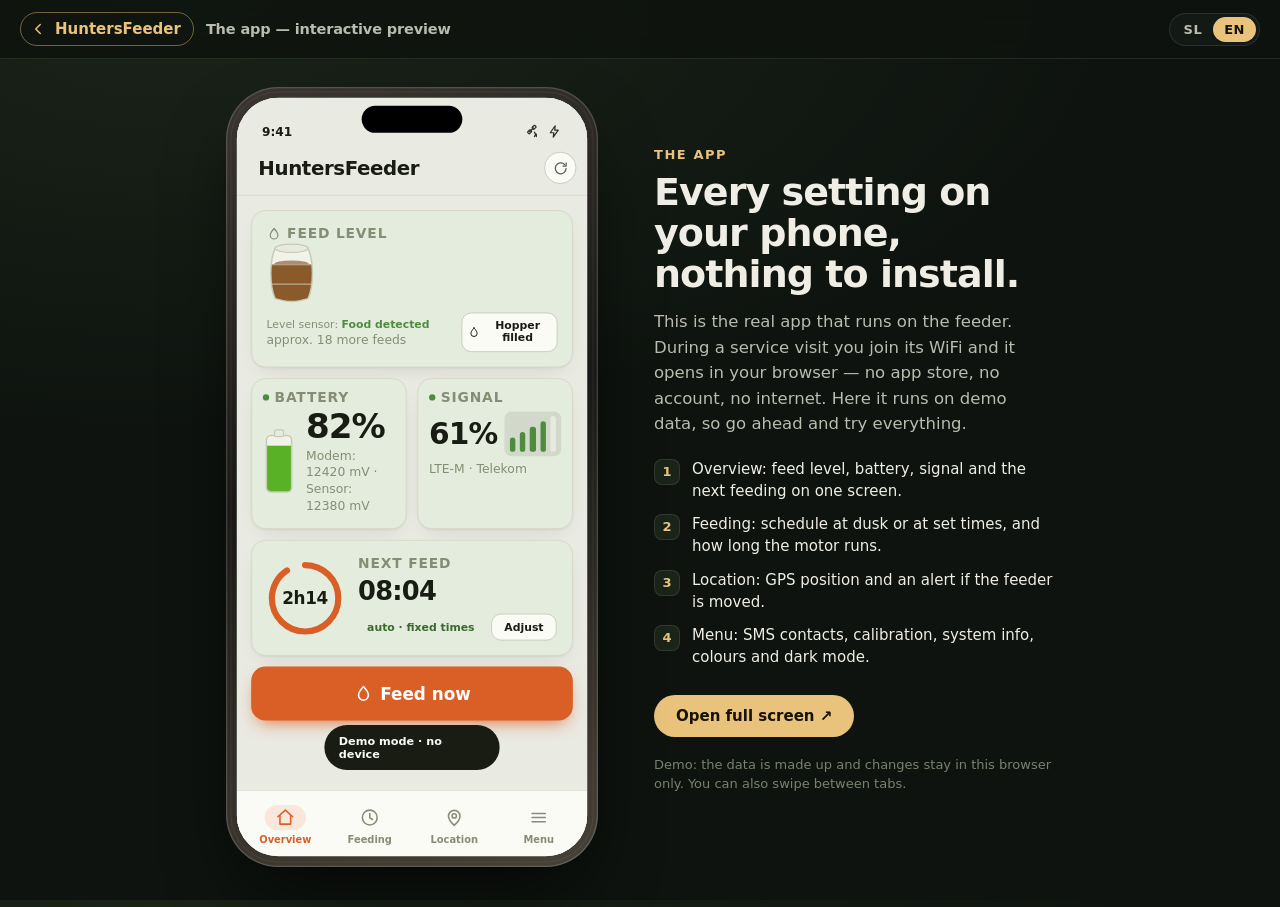
==== commit 130cbb5f: "App preview: the real V3 app instead of the old static canvas - app/ now frames the actual HuntersFe" ====
--- a/app/index.html
+++ b/app/index.html
@@ -2,1058 +2,254 @@
 <html lang="sl">
 <head>
 <meta charset="utf-8">
-<meta name="viewport" content="width=device-width,initial-scale=1">
-<title>HuntersFeeder — zasloni aplikacije</title>
-<meta name="description" content="Vsi zasloni aplikacije HuntersFeeder na enem platnu — pregled stanja, urnik krmljenja, lokacija, umerjanje in razvijalska orodja.">
-<link rel="stylesheet" href="styles.css">
+<meta name="viewport" content="width=device-width,initial-scale=1,viewport-fit=cover">
+<title>HuntersFeeder — aplikacija</title>
+<meta name="description" content="Preizkusite pravo aplikacijo HuntersFeeder v brskalniku — pregled stanja, urnik krmljenja, lokacija, umerjanje in nastavitve, z demo podatki.">
+<meta name="theme-color" content="#0E130F">
+<style>
+/* ============================================================================
+   App preview wrapper.
+
+   The phone screen is the REAL HuntersFeeder V3 web app (demo-sl.html /
+   demo-en.html), built by tools/update-app-demo.sh from the firmware repo with
+   its demo backend inlined. Nothing in those two files is hand-edited; this
+   page only frames them. Desktop: a bezel scaled to fit the window, with a
+   short guide beside it. Phone: the app fills the screen under a slim bar,
+   because a drawing of a phone inside a phone is just a smaller app.
+   ========================================================================= */
+:root{
+  --bg:#0E130F; --panel:#131A15; --line:rgba(255,255,255,.10);
+  --ink:#EFEDE4; --ink-2:#B9BCAE; --ink-3:#78826F;
+  --gold:#E9C37B; --gold-hi:#F5D89E;
+  --k:1;
+}
+*{box-sizing:border-box}
+html,body{height:100%;margin:0}
+body{background:var(--bg);color:var(--ink);overflow-x:hidden;
+  font-family:system-ui,-apple-system,"Segoe UI",Roboto,Helvetica,Arial,sans-serif;
+  background-image:radial-gradient(120% 80% at 15% 0%,#1B2419 0%,var(--bg) 60%)}
+a{color:var(--gold);text-decoration:none}
+a:hover{color:var(--gold-hi)}
+
+/* ---- top bar ------------------------------------------------------------- */
+.bar{position:sticky;top:0;z-index:10;display:flex;align-items:center;gap:12px;
+  padding:12px 20px;padding-top:calc(12px + env(safe-area-inset-top,0px));
+  background:rgba(14,19,15,.86);backdrop-filter:blur(10px);-webkit-backdrop-filter:blur(10px);
+  border-bottom:1px solid var(--line)}
+.back{display:inline-flex;align-items:center;gap:8px;font-weight:650;font-size:15px;
+  padding:7px 12px 7px 8px;border-radius:999px;border:1px solid rgba(233,195,123,.45)}
+.back:hover{border-color:var(--gold);background:#1B2419}
+.back svg{width:18px;height:18px}
+.bar .ttl{flex:1;min-width:0;font-weight:700;letter-spacing:-.01em;white-space:nowrap;
+  overflow:hidden;text-overflow:ellipsis;color:var(--ink-2);font-size:14.5px}
+.seg{display:inline-flex;border:1px solid var(--line);border-radius:999px;padding:3px;background:var(--panel)}
+.seg button{all:unset;cursor:pointer;font-size:13px;font-weight:700;letter-spacing:.04em;
+  padding:5px 11px;border-radius:999px;color:var(--ink-2)}
+.seg button[aria-pressed="true"]{background:var(--gold);color:#171204}
+.seg button:focus-visible{outline:2px solid var(--gold);outline-offset:2px}
+
+/* ---- desktop stage ------------------------------------------------------- */
+.stage{display:flex;gap:56px;align-items:center;justify-content:center;
+  padding:28px 24px 40px;min-height:calc(100dvh - 64px)}
+.dev{flex:0 0 auto;width:calc(414px * var(--k));height:calc(868px * var(--k))}
+.bezel{width:414px;height:868px;transform:scale(var(--k));transform-origin:0 0;
+  padding:12px;border-radius:58px;position:relative;
+  background:linear-gradient(160deg,#3b3630,#1a1917 46%,#474238);
+  box-shadow:0 40px 90px -30px rgba(0,0,0,.85),inset 0 0 0 1.5px rgba(249,244,237,.16)}
+.bezel::before{content:"";position:absolute;inset:5px;border-radius:53px;
+  border:1px solid rgba(249,244,237,.07);pointer-events:none}
+.bezel iframe{display:block;width:390px;height:844px;border:0;border-radius:46px;background:#E9EAE2}
+
+.guide{max-width:400px}
+.guide .kick{color:var(--gold);font-weight:700;font-size:13px;letter-spacing:.12em;text-transform:uppercase}
+.guide h1{font-size:38px;line-height:1.08;letter-spacing:-.025em;margin:10px 0 14px}
+.guide p.lead{color:var(--ink-2);font-size:16.5px;line-height:1.55;margin:0 0 22px}
+.guide ul{list-style:none;padding:0;margin:0 0 26px;display:grid;gap:12px}
+.guide li{display:flex;gap:12px;align-items:flex-start;font-size:15px;line-height:1.45;color:var(--ink)}
+.guide li i{flex:0 0 auto;width:26px;height:26px;border-radius:8px;display:grid;place-items:center;
+  background:#1B2419;border:1px solid var(--line);color:var(--gold);font-style:normal;font-size:13px;font-weight:700}
+.cta{display:inline-flex;align-items:center;gap:8px;background:var(--gold);color:#171204;
+  font-weight:700;font-size:15px;padding:12px 22px;border-radius:999px}
+.cta:hover{background:var(--gold-hi);color:#171204}
+.note{margin-top:18px;font-size:13px;line-height:1.5;color:var(--ink-3)}
+
+.hint{display:none;flex:1;min-width:0;align-items:center;justify-content:flex-end;gap:10px;font-size:12.5px;color:var(--ink-3)}
+.hint a{font-weight:650}
+
+/* ---- phone: no bezel, the app fills the screen ---------------------------- */
+@media (max-width:760px),(max-height:560px){
+  body{background:var(--bg);overflow:hidden}
+  .bar{padding:8px 12px;padding-top:calc(8px + env(safe-area-inset-top,0px))}
+  .bar .ttl{display:none}
+  .back span{display:none}
+  .back{padding:7px}
+  .stage{display:block;padding:0;min-height:0}
+  .guide{display:none}
+  .dev{width:100%;height:calc(100dvh - 54px - env(safe-area-inset-top,0px))}
+  .bezel{width:100%;height:100%;transform:none;padding:0;border-radius:0;background:none;box-shadow:none}
+  .bezel::before{display:none}
+  .bezel iframe{width:100%;height:100%;border-radius:0}
+  .hint{display:flex}
+}
+@media (prefers-reduced-motion:reduce){*{transition:none !important}}
+</style>
 </head>
 <body>
 
-<!-- ===================== ICON SPRITE (stroke, 24px, currentColor) ========= -->
-<svg width="0" height="0" style="position:absolute" aria-hidden="true"><defs>
-<symbol id="ic-home" viewBox="0 0 24 24"><path d="M3 11l9-8 9 8"/><path d="M5.5 9.6V20h13V9.6"/></symbol>
-<symbol id="ic-clock" viewBox="0 0 24 24"><circle cx="12" cy="12" r="9"/><path d="M12 7v5.3l3.4 2"/></symbol>
-<symbol id="ic-pin" viewBox="0 0 24 24"><path d="M12 21.5s7-6.4 7-11.2A7 7 0 0 0 5 10.3c0 4.8 7 11.2 7 11.2z"/><circle cx="12" cy="10" r="2.6"/></symbol>
-<symbol id="ic-menu" viewBox="0 0 24 24"><path d="M4 7h16M4 12h16M4 17h16"/></symbol>
-<symbol id="ic-users" viewBox="0 0 24 24"><circle cx="9.5" cy="8" r="3.4"/><path d="M3 20c0-3.7 3-5.6 6.5-5.6S16 16.3 16 20"/><path d="M17 5.4a3.3 3.3 0 0 1 0 6.4"/><path d="M18.5 14.8c1.7.7 2.8 2.1 2.8 4.4"/></symbol>
-<symbol id="ic-user" viewBox="0 0 24 24"><circle cx="12" cy="8" r="3.6"/><path d="M5 20c0-4 3.1-6.2 7-6.2s7 2.2 7 6.2"/></symbol>
-<symbol id="ic-tune" viewBox="0 0 24 24"><path d="M4 8h8M17.5 8H20M4 16h3.5M13 16h7"/><circle cx="14.5" cy="8" r="2.4"/><circle cx="10" cy="16" r="2.4"/></symbol>
-<symbol id="ic-info" viewBox="0 0 24 24"><circle cx="12" cy="12" r="9"/><path d="M12 11.2V16"/><path d="M12 7.8h.01"/></symbol>
-<symbol id="ic-globe" viewBox="0 0 24 24"><circle cx="12" cy="12" r="9"/><path d="M3 12h18"/><path d="M12 3a14 14 0 0 1 0 18 14 14 0 0 1 0-18z"/></symbol>
-<symbol id="ic-code" viewBox="0 0 24 24"><path d="M9 7l-5 5 5 5M15 7l5 5-5 5"/></symbol>
-<symbol id="ic-chev" viewBox="0 0 24 24"><path d="M9.5 6l6 6-6 6"/></symbol>
-<symbol id="ic-close" viewBox="0 0 24 24"><path d="M6 6l12 12M18 6L6 18"/></symbol>
-<symbol id="ic-plus" viewBox="0 0 24 24"><path d="M12 5.5v13M5.5 12h13"/></symbol>
-<symbol id="ic-dl" viewBox="0 0 24 24"><path d="M12 4v11"/><path d="M8 11.5l4 4 4-4"/><path d="M5 19.5h14"/></symbol>
-<symbol id="ic-refresh" viewBox="0 0 24 24"><path d="M20.5 12a8.5 8.5 0 1 1-2.5-6"/><path d="M20.5 3.5v5h-5"/></symbol>
-<symbol id="ic-term" viewBox="0 0 24 24"><rect x="3.5" y="4.5" width="17" height="15" rx="2.5"/><path d="M7.5 9.5l2.6 2.6-2.6 2.6M13 15h4"/></symbol>
-<symbol id="ic-chip" viewBox="0 0 24 24"><rect x="7.5" y="7.5" width="9" height="9" rx="1.6"/><path d="M10 3.5v4M14 3.5v4M10 16.5v4M14 16.5v4M3.5 10h4M3.5 14h4M16.5 10h4M16.5 14h4"/></symbol>
-<symbol id="ic-bolt" viewBox="0 0 24 24"><path d="M13.2 3L5.5 14h5.6l-1 7 7.9-11h-5.6z"/></symbol>
-<symbol id="ic-alert" viewBox="0 0 24 24"><path d="M12 4.2l8.6 15.3H3.4z"/><path d="M12 10.2v4"/><path d="M12 17h.01"/></symbol>
-<symbol id="ic-lock" viewBox="0 0 24 24"><rect x="4.5" y="10.5" width="15" height="9.5" rx="2.2"/><path d="M8 10.5V7.4a4 4 0 0 1 8 0v3.1"/></symbol>
-<symbol id="ic-trash" viewBox="0 0 24 24"><path d="M4 7h16M9.5 7V4.8h5V7"/><path d="M6.2 7l1 13h9.6l1-13"/></symbol>
-<symbol id="ic-search" viewBox="0 0 24 24"><circle cx="11" cy="11" r="7"/><path d="M16.2 16.2L21 21"/></symbol>
-<symbol id="ic-check" viewBox="0 0 24 24"><path d="M5 12.5l4.5 4.5L19 7.5"/></symbol>
-<symbol id="ic-phone" viewBox="0 0 24 24"><path d="M6 3.5h4.2l1.8 4.4-2.5 1.7a11.6 11.6 0 0 0 4.9 4.9l1.7-2.5 4.4 1.8V18a2.5 2.5 0 0 1-2.6 2.5A16.6 16.6 0 0 1 3.5 6.1 2.5 2.5 0 0 1 6 3.5z"/></symbol>
-<symbol id="ic-sat" viewBox="0 0 24 24"><path d="M5.5 12.5L11.5 6.5"/><rect x="2.6" y="10.4" width="5.8" height="4.2" rx="1" transform="rotate(-45 5.5 12.5)"/><rect x="9.6" y="3.4" width="5.8" height="4.2" rx="1" transform="rotate(-45 12.5 5.5)"/><path d="M13 13a5 5 0 0 1 0 7"/><path d="M16 16a9 9 0 0 1 0 4"/></symbol>
-<symbol id="ic-drop" viewBox="0 0 24 24"><path d="M12 3.5s6 6.6 6 10.5a6 6 0 0 1-12 0c0-3.9 6-10.5 6-10.5z"/></symbol>
-</defs></svg>
-
-<!-- ===================== THEMING DOCK (canvas chrome, not the app) ========
-     Public build. The four raw <input type="color"> swatches and the
-     "Copy CSS" export are gone — those are authoring tools, not something a
-     visitor has any use for. What stays is what someone can actually play
-     with: the ready-made palettes, the two level sliders and light/dark.
-     app.js guards every one of these ids, so removing more breaks nothing.
-========================================================================= -->
-<div class="dock">
-  <strong>HuntersFeeder — zasloni aplikacije</strong>
-
-  <div class="grp"><span class="lb">Barvna shema</span><span class="presets" id="presets"></span></div>
-
-  <div class="grp"><span class="lb">Krma</span>
-    <input type="range" id="rFeed" min="0" max="100" value="72"><span class="val" id="vFeed">72%</span></div>
-  <div class="grp"><span class="lb">Baterija</span>
-    <input type="range" id="rBatt" min="0" max="100" value="82"><span class="val" id="vBatt">82%</span></div>
-
-  <div class="grp">
-    <button id="tLight" class="on">Svetlo</button>
-    <button id="tDark">Temno</button>
+<header class="bar">
+  <a class="back" href="../index.html" data-i18n-aria="back">
+    <svg viewBox="0 0 24 24" fill="none" stroke="currentColor" stroke-width="2" stroke-linecap="round" stroke-linejoin="round" aria-hidden="true"><path d="M15 6l-6 6 6 6"/></svg>
+    <span data-i18n="home">HuntersFeeder</span>
+  </a>
+  <span class="ttl" data-i18n="bar">Aplikacija — interaktivni predogled</span>
+  <span class="hint"><a id="fullM" href="demo-sl.html" data-i18n="full_s">Celozaslonsko</a></span>
+  <div class="seg" role="group" data-i18n-aria="lang">
+    <button type="button" data-al="sl" aria-pressed="true">SL</button>
+    <button type="button" data-al="en" aria-pressed="false">EN</button>
   </div>
-</div>
-
-<!-- The artboards themselves are an English-language UI mock-up; the dock
-     above and the back button below are the Slovene page chrome. -->
-<div class="canvas" lang="en">
-
-<div class="group">Everyday — reachable from the tab bar</div>
-
-<!-- ========================================================= 1. OVERVIEW -->
-<figure class="board">
-  <figcaption>01 · System overview <em>the only screen most owners open</em></figcaption>
-  <div class="phone" id="pOverview" data-feed="ok" data-batt="ok">
-    <div class="notch"></div>
-    <div class="statusbar"><span>21:06</span><span class="si">▮▮▮ 82%</span></div>
-    <div class="topbar">
-      <h1>HuntersFeeder</h1>
-      <div class="ic">
-        <button class="iconbtn"><svg class="i sm"><use href="#ic-refresh"/></svg></button>
-        <button class="iconbtn"><svg class="i sm"><use href="#ic-menu"/></svg></button>
-      </div>
-    </div>
-    <div class="content">
-
-      <!-- FEED LEVEL — the headline. A barrel, read at a glance. -->
-      <div class="card">
-        <div class="lbl"><svg class="i sm"><use href="#ic-drop"/></svg>Feed level</div>
-        <div class="gauge" style="margin-top:var(--s3)">
-          <svg class="barrel" viewBox="0 0 104 132">
-            <defs><clipPath id="bc1">
-              <path d="M18 14C6 40 6 92 18 118c28 8 40 8 68 0 12-26 12-78 0-104z"/>
-            </clipPath></defs>
-            <path class="glass" d="M18 14C6 40 6 92 18 118c28 8 40 8 68 0 12-26 12-78 0-104z"/>
-            <g clip-path="url(#bc1)">
-              <g class="fillg">
-                <ellipse class="fill-2" cx="52" cy="14" rx="36" ry="8"/>
-                <rect class="fill" x="0" y="14" width="104" height="120"/>
-              </g>
-            </g>
-            <g clip-path="url(#bc1)">
-              <path class="band" d="M2 48h100M2 88h100" fill="none"/>
-            </g>
-            <path class="body" d="M18 14C6 40 6 92 18 118c28 8 40 8 68 0 12-26 12-78 0-104z"/>
-            <ellipse class="cap" cx="52" cy="14" rx="34" ry="8.5"/>
-          </svg>
-          <div class="gaugebody">
-            <div class="pct" id="feedPct">72<span class="u">%</span></div>
-            <div class="muted" id="feedSub">approx. 18 more feeds</div>
-            <div class="st"><span class="tag on" id="feedTag">Hopper OK</span></div>
-          </div>
-        </div>
-      </div>
-
-      <!-- POWER + LINK -->
-      <div class="grid2">
-        <div class="card">
-          <div class="lbl"><span class="dot" id="battDot"></span>Battery</div>
-          <div style="display:flex;align-items:center;gap:10px;margin:var(--s3) 0 var(--s2)">
-            <svg class="battery" viewBox="0 0 54 26">
-              <rect class="fill" x="4" y="5.5" width="39" height="15" rx="2"/>
-              <rect class="shell" x="1.6" y="3.2" width="43.8" height="19.6" rx="4.5"/>
-              <rect class="cap" x="47.2" y="9" width="4.2" height="8" rx="1.6"/>
-            </svg>
-            <div style="font-size:var(--t-xl);font-weight:700;letter-spacing:-.03em" id="battPct">82<span class="u" style="font-size:13px;color:var(--ink-3)">%</span></div>
-          </div>
-          <div class="muted">12.42 V · charging</div>
-        </div>
-        <div class="card">
-          <div class="lbl"><span class="dot"></span>Signal</div>
-          <div class="big">61<span class="u">%</span></div>
-          <div class="bars">
-            <span class="lit" style="height:8px"></span><span class="lit" style="height:11px"></span>
-            <span class="lit" style="height:14px"></span><span style="height:17px"></span><span style="height:20px"></span>
-          </div>
-          <div class="muted" style="margin-top:6px">LTE-M · Telekom</div>
-        </div>
-      </div>
-
-      <!-- NEXT FEED -->
-      <div class="hero">
-        <div class="ring">
-          <svg viewBox="0 0 100 100">
-            <circle class="track" cx="50" cy="50" r="43" fill="none" stroke-width="8"/>
-            <circle class="prog" cx="50" cy="50" r="43" fill="none" stroke-width="8"
-                    stroke-dasharray="270.2" stroke-dashoffset="94"/>
-          </svg>
-          <div class="rc"><b>2h14</b></div>
-        </div>
-        <div class="herobody">
-          <div class="k">Next feed</div>
-          <div class="clock">23:20</div>
-          <div><span class="tag on">auto · dusk +30 m</span></div>
-        </div>
-      </div>
-
-      <button class="btn feed"><svg class="i"><use href="#ic-drop"/></svg>Feed now</button>
-    </div>
-    <div class="navbar">
-      <button class="active"><span class="navicon"><svg class="i"><use href="#ic-home"/></svg></span>Overview</button>
-      <button><span class="navicon"><svg class="i"><use href="#ic-clock"/></svg></span>Feeding</button>
-      <button><span class="navicon"><svg class="i"><use href="#ic-pin"/></svg></span>Location</button>
-      <button><span class="navicon"><svg class="i"><use href="#ic-menu"/></svg></span>Menu</button>
+</header>
+
+<main class="stage">
+  <div class="dev">
+    <div class="bezel">
+      <iframe id="app" src="demo-sl.html" title="HuntersFeeder app" loading="eager"></iframe>
     </div>
   </div>
-</figure>
-
-<!-- ========================================================= 2. LOW / EMPTY -->
-<figure class="board">
-  <figcaption>02 · Overview — empty <em>same screen, alarm state</em></figcaption>
-  <div class="phone" data-feed="empty" data-batt="crit" style="--level-feed:.04;--level-batt:.11">
-    <div class="notch"></div>
-    <div class="statusbar"><span>06:41</span><span class="si">▮ 11%</span></div>
-    <div class="topbar">
-      <h1>HuntersFeeder</h1>
-      <div class="ic">
-        <button class="iconbtn"><svg class="i sm"><use href="#ic-refresh"/></svg></button>
-        <button class="iconbtn"><svg class="i sm"><use href="#ic-menu"/></svg></button>
-      </div>
-    </div>
-    <div class="content">
-      <div class="banner crit"><svg class="i sm" style="margin-top:1px"><use href="#ic-alert"/></svg>
-        <span>Hopper empty and battery critical. Feeding suspended.</span></div>
-
-      <div class="card">
-        <div class="lbl"><svg class="i sm"><use href="#ic-drop"/></svg>Feed level</div>
-        <div class="gauge" style="margin-top:var(--s3)">
-          <svg class="barrel" viewBox="0 0 104 132">
-            <defs><clipPath id="bc2">
-              <path d="M18 14C6 40 6 92 18 118c28 8 40 8 68 0 12-26 12-78 0-104z"/>
-            </clipPath></defs>
-            <path class="glass" d="M18 14C6 40 6 92 18 118c28 8 40 8 68 0 12-26 12-78 0-104z"/>
-            <g clip-path="url(#bc2)">
-              <g class="fillg">
-                <ellipse class="fill-2" cx="52" cy="14" rx="36" ry="8"/>
-                <rect class="fill" x="0" y="14" width="104" height="120"/>
-              </g>
-            </g>
-            <g clip-path="url(#bc2)"><path class="band" d="M2 48h100M2 88h100" fill="none"/></g>
-            <path class="body" d="M18 14C6 40 6 92 18 118c28 8 40 8 68 0 12-26 12-78 0-104z"/>
-            <ellipse class="cap" cx="52" cy="14" rx="34" ry="8.5"/>
-          </svg>
-          <div class="gaugebody">
-            <div class="pct" style="color:var(--crit)">4<span class="u">%</span></div>
-            <div class="muted">refill required</div>
-            <div class="st"><span class="tag crit">Empty</span></div>
-          </div>
-        </div>
-      </div>
-
-      <div class="grid2">
-        <div class="card">
-          <div class="lbl"><span class="dot crit"></span>Battery</div>
-          <div style="display:flex;align-items:center;gap:10px;margin:var(--s3) 0 var(--s2)">
-            <svg class="battery" viewBox="0 0 54 26">
-              <rect class="fill" x="4" y="5.5" width="39" height="15" rx="2"/>
-              <rect class="shell" x="1.6" y="3.2" width="43.8" height="19.6" rx="4.5"/>
-              <rect class="cap" x="47.2" y="9" width="4.2" height="8" rx="1.6"/>
-            </svg>
-            <div style="font-size:var(--t-xl);font-weight:700;color:var(--crit)">11<span style="font-size:13px">%</span></div>
-          </div>
-          <div class="muted">10.98 V · below cutoff</div>
-        </div>
-        <div class="card">
-          <div class="lbl"><span class="dot warn"></span>Signal</div>
-          <div class="big">22<span class="u">%</span></div>
-          <div class="bars">
-            <span class="lit" style="height:8px"></span><span style="height:11px"></span>
-            <span style="height:14px"></span><span style="height:17px"></span><span style="height:20px"></span>
-          </div>
-          <div class="muted" style="margin-top:6px">LTE-M · weak</div>
-        </div>
-      </div>
-
-      <button class="btn secondary"><svg class="i"><use href="#ic-drop"/></svg>Feed now (disabled)</button>
-      <div class="note">Two failures are shown together because they share one cause: the panel has not charged since the hopper ran out, so nothing has drawn current. Fix the refill and the battery recovers.</div>
-    </div>
-    <div class="navbar">
-      <button class="active"><span class="navicon"><svg class="i"><use href="#ic-home"/></svg></span>Overview</button>
-      <button><span class="navicon"><svg class="i"><use href="#ic-clock"/></svg></span>Feeding</button>
-      <button><span class="navicon"><svg class="i"><use href="#ic-pin"/></svg></span>Location</button>
-      <button><span class="navicon"><svg class="i"><use href="#ic-menu"/></svg></span>Menu</button>
-    </div>
-  </div>
-</figure>
-
-<!-- ========================================================= 3. FEEDING -->
-<figure class="board">
-  <figcaption>03 · Automatic feeding <em>schedule only — no calibration here</em></figcaption>
-  <div class="phone">
-    <div class="notch"></div>
-    <div class="statusbar"><span>21:07</span><span class="si">▮▮▮ 82%</span></div>
-    <div class="topbar"><h1>Feeding</h1>
-      <div class="ic"><button class="iconbtn"><svg class="i sm"><use href="#ic-menu"/></svg></button></div></div>
-    <div class="content">
-      <div class="card">
-        <div class="row" style="border:0;padding:0">
-          <div><div class="name">Automatic feeding</div><div class="hint">Run the schedule unattended</div></div>
-          <div class="sw on"><i></i></div>
-        </div>
-      </div>
-
-      <div class="sec">Schedule</div>
-      <div class="card flush">
-        <div class="row">
-          <div><div class="name">Mode</div><div class="hint">Fixed interval or relative to dusk</div></div>
-        </div>
-        <div class="row" style="padding-top:0">
-          <div class="seg" style="width:100%"><button>Interval</button><button class="active">Dusk</button></div>
-        </div>
-        <div class="row">
-          <div><div class="name">Offset from dusk</div><div class="hint">−6 h to +6 h</div></div>
-          <div class="stepper"><button>−</button><span class="num">+30 m</span><button>+</button></div>
-        </div>
-        <div class="row">
-          <div><div class="name">Dusk today</div><div class="hint">Computed from GNSS position</div></div>
-          <span class="chip">22:50</span>
-        </div>
-      </div>
-
-      <div class="sec">Portion</div>
-      <div class="card flush">
-        <div class="row">
-          <div><div class="name">Run duration</div><div class="hint">1–20 s</div></div>
-          <div class="stepper"><button>−</button><span class="num">4 s</span><button>+</button></div>
-        </div>
-        <div class="row">
-          <div><div class="name">Motor speed</div><div class="hint">Higher throws grain further</div></div>
-          <div class="stepper"><button>−</button><span class="num">85 %</span><button>+</button></div>
-        </div>
-        <div class="row">
-          <div><div class="name">Estimated portion</div><div class="hint">From the last calibration</div></div>
-          <span class="chip ok">≈ 340 g</span>
-        </div>
-      </div>
-
-      <div class="sec">Limits</div>
-      <div class="card flush">
-        <div class="row">
-          <div><div class="name">Max feeds per day</div></div>
-          <div class="stepper"><button>−</button><span class="num">2</span><button>+</button></div>
-        </div>
-        <div class="row">
-          <div><div class="name">Pause below battery</div><div class="hint">Protects the pack overnight</div></div>
-          <div class="stepper"><button>−</button><span class="num">20 %</span><button>+</button></div>
-        </div>
-      </div>
-
-      <button class="btn"><svg class="i"><use href="#ic-check"/></svg>Save schedule</button>
-    </div>
-    <div class="navbar">
-      <button><span class="navicon"><svg class="i"><use href="#ic-home"/></svg></span>Overview</button>
-      <button class="active"><span class="navicon"><svg class="i"><use href="#ic-clock"/></svg></span>Feeding</button>
-      <button><span class="navicon"><svg class="i"><use href="#ic-pin"/></svg></span>Location</button>
-      <button><span class="navicon"><svg class="i"><use href="#ic-menu"/></svg></span>Menu</button>
-    </div>
-  </div>
-</figure>
-
-<!-- ========================================================= 4. LOCATION -->
-<figure class="board">
-  <figcaption>04 · Location / GNSS search <em>acquiring state shown</em></figcaption>
-  <div class="phone">
-    <div class="notch"></div>
-    <div class="statusbar"><span>21:08</span><span class="si">▮▮▮ 82%</span></div>
-    <div class="topbar"><h1>Location</h1>
-      <div class="ic"><button class="iconbtn"><svg class="i sm"><use href="#ic-menu"/></svg></button></div></div>
-    <div class="content">
-      <div class="card" style="text-align:center;padding:var(--s5) var(--s4)">
-        <svg class="i lg" style="color:var(--c1);width:38px;height:38px"><use href="#ic-sat"/></svg>
-        <div style="font-size:var(--t-lg);font-weight:660;margin-top:var(--s3)">Searching for satellites</div>
-        <div class="muted" style="margin-top:4px">7 in view · 3 locked · needs 4</div>
-        <div class="progbar" style="margin-top:var(--s4)"><i style="width:58%"></i></div>
-        <div class="muted" style="margin-top:var(--s2)">cold start, typically 40–90 s</div>
-      </div>
-
-      <div class="sec">Last known fix</div>
-      <div class="card">
-        <div class="kv"><span class="k">latitude</span><span class="v">46.056946</span></div>
-        <div class="kv"><span class="k">longitude</span><span class="v">14.505751</span></div>
-        <div class="kv"><span class="k">age</span><span class="v">2 h 14 m</span></div>
-        <div class="kv"><span class="k">accuracy</span><span class="v">±6 m (3D)</span></div>
-        <div class="kv"><span class="k">from home</span><span class="v">18 m</span></div>
-      </div>
-      <button class="btn"><svg class="i"><use href="#ic-pin"/></svg>Open in Maps</button>
-      <button class="btn secondary">Set this position as home</button>
-
-      <div class="sec">Geofence</div>
-      <div class="card flush">
-        <div class="row">
-          <div><div class="name">Theft alert</div><div class="hint">SMS if the feeder leaves the radius</div></div>
-          <div class="sw on"><i></i></div>
-        </div>
-        <div class="row">
-          <div><div class="name">Radius</div></div>
-          <div class="stepper"><button>−</button><span class="num">100 m</span><button>+</button></div>
-        </div>
-      </div>
-
-      <div class="sec">History</div>
-      <div class="card flush">
-        <div class="row"><div><div class="name" style="font-family:var(--mono);font-size:var(--t-sm)">09.09. 19:02</div>
-          <div class="hint">46.05694, 14.50575 · 3D</div></div>
-          <button class="iconbtn plain"><svg class="i sm"><use href="#ic-chev"/></svg></button></div>
-        <div class="row"><div><div class="name" style="font-family:var(--mono);font-size:var(--t-sm)">09.09. 07:14</div>
-          <div class="hint">46.05691, 14.50580 · 3D</div></div>
-          <button class="iconbtn plain"><svg class="i sm"><use href="#ic-chev"/></svg></button></div>
-      </div>
-    </div>
-    <div class="navbar">
-      <button><span class="navicon"><svg class="i"><use href="#ic-home"/></svg></span>Overview</button>
-      <button><span class="navicon"><svg class="i"><use href="#ic-clock"/></svg></span>Feeding</button>
-      <button class="active"><span class="navicon"><svg class="i"><use href="#ic-pin"/></svg></span>Location</button>
-      <button><span class="navicon"><svg class="i"><use href="#ic-menu"/></svg></span>Menu</button>
-    </div>
-  </div>
-</figure>
-
-<!-- ========================================================= 5. MENU -->
-<figure class="board">
-  <figcaption>05 · Menu <em>the burger — everything that isn't daily</em></figcaption>
-  <div class="phone">
-    <div class="notch"></div>
-    <div class="statusbar"><span>21:09</span><span class="si">▮▮▮ 82%</span></div>
-    <div class="topbar"><h1>Menu</h1>
-      <div class="ic"><button class="iconbtn"><svg class="i sm"><use href="#ic-close"/></svg></button></div></div>
-    <div class="content">
-
-      <div class="sec">Device</div>
-      <div class="card pad0"><div class="navlist">
-        <a><span class="ico"><svg class="i sm"><use href="#ic-tune"/></svg></span>
-          <span class="tx"><b>Calibration</b><span>Motor reference, IR hopper sensor</span></span>
-          <svg class="i sm chev"><use href="#ic-chev"/></svg></a>
-        <a><span class="ico"><svg class="i sm"><use href="#ic-info"/></svg></span>
-          <span class="tx"><b>System data</b><span>Version, uptime, factory reset</span></span>
-          <svg class="i sm chev"><use href="#ic-chev"/></svg></a>
-      </div></div>
-
-      <div class="sec">People</div>
-      <div class="card pad0"><div class="navlist">
-        <a><span class="ico"><svg class="i sm"><use href="#ic-users"/></svg></span>
-          <span class="tx"><b>Persons</b><span>3 numbers may control the feeder</span></span>
-          <svg class="i sm chev"><use href="#ic-chev"/></svg></a>
-        <a><span class="ico"><svg class="i sm"><use href="#ic-user"/></svg></span>
-          <span class="tx"><b>Personal data</b><span>Your name, phone, SIM number and PIN</span></span>
-          <svg class="i sm chev"><use href="#ic-chev"/></svg></a>
-      </div></div>
-
-      <div class="sec">App</div>
-      <div class="card pad0"><div class="navlist">
-        <a><span class="ico"><svg class="i sm"><use href="#ic-globe"/></svg></span>
-          <span class="tx"><b>Language</b><span>English</span></span>
-          <svg class="i sm chev"><use href="#ic-chev"/></svg></a>
-        <a><span class="ico"><svg class="i sm"><use href="#ic-drop"/></svg></span>
-          <span class="tx"><b>Appearance</b><span>Theme and colors</span></span>
-          <svg class="i sm chev"><use href="#ic-chev"/></svg></a>
-        <a><span class="ico"><svg class="i sm"><use href="#ic-phone"/></svg></span>
-          <span class="tx"><b>SMS commands</b><span>What you can text the feeder</span></span>
-          <svg class="i sm chev"><use href="#ic-chev"/></svg></a>
-      </div></div>
-
-      <div class="sec">Advanced</div>
-      <div class="card pad0"><div class="navlist">
-        <a class="dev"><span class="ico"><svg class="i sm"><use href="#ic-code"/></svg></span>
-          <span class="tx"><b>Developer mode</b><span>Password required</span></span>
-          <svg class="i sm chev"><use href="#ic-chev"/></svg></a>
-      </div></div>
-
-      <div class="muted" style="text-align:center;margin-top:var(--s4)">HuntersFeeder V3 · fw 3.4.1</div>
-    </div>
-    <div class="navbar">
-      <button><span class="navicon"><svg class="i"><use href="#ic-home"/></svg></span>Overview</button>
-      <button><span class="navicon"><svg class="i"><use href="#ic-clock"/></svg></span>Feeding</button>
-      <button><span class="navicon"><svg class="i"><use href="#ic-pin"/></svg></span>Location</button>
-      <button class="active"><span class="navicon"><svg class="i"><use href="#ic-menu"/></svg></span>Menu</button>
-    </div>
-  </div>
-</figure>
-
-<div class="group">Device &amp; people — one level down from the menu</div>
-
-<!-- ========================================================= 6. CALIBRATION -->
-<figure class="board">
-  <figcaption>06 · Calibration <em>own category — destructive, rarely touched</em></figcaption>
-  <div class="phone">
-    <div class="notch"></div>
-    <div class="statusbar"><span>21:10</span><span class="si">▮▮▮ 82%</span></div>
-    <div class="topbar">
-      <button class="iconbtn plain"><svg class="i"><use href="#ic-chev"/></svg></button>
-      <h1 class="sm">Calibration</h1></div>
-    <div class="content">
-      <div class="note">Calibration teaches the feeder what "normal" is. Run it after changing the motor, the auger, or the hopper — not otherwise.</div>
-
-      <div class="sec">Motor reference</div>
-      <div class="card">
-        <div class="kv"><span class="k">reference speed</span><span class="v">410 rpm</span></div>
-        <div class="kv"><span class="k">stall threshold</span><span class="v">287 rpm</span></div>
-        <div class="kv"><span class="k">last run</span><span class="v">02.09. 14:20</span></div>
-        <div class="kv"><span class="k">current health</span><span class="v" style="color:var(--c3)">78 %</span></div>
-        <div class="bar" style="margin:var(--s2) 0 var(--s3)"><i class="warn" style="width:78%"></i></div>
-        <button class="btn secondary"><svg class="i"><use href="#ic-refresh"/></svg>Re-run motor calibration</button>
-      </div>
-
-      <div class="sec">IR hopper sensor</div>
-      <div class="card">
-        <div class="kv"><span class="k">clear reading</span><span class="v">3120</span></div>
-        <div class="kv"><span class="k">blocked reading</span><span class="v">410</span></div>
-        <div class="kv"><span class="k">threshold</span><span class="v">1765</span></div>
-        <div class="kv"><span class="k">live</span><span class="v" style="color:var(--c2)">2980 · clear</span></div>
-        <button class="btn secondary" style="margin-top:var(--s3)"><svg class="i"><use href="#ic-refresh"/></svg>Re-run IR calibration</button>
-      </div>
-
-      <div class="sec">Portion</div>
-      <div class="card">
-        <div class="kv"><span class="k">grams per second</span><span class="v">85 g/s</span></div>
-        <div class="hint" style="margin-bottom:var(--s3)">Measured by running the auger over a scale.</div>
-        <button class="btn secondary">Calibrate portion weight</button>
-      </div>
-
-      <div class="banner"><svg class="i sm" style="margin-top:1px"><use href="#ic-alert"/></svg>
-        <span>The feeder cannot dispense while a calibration is running.</span></div>
-    </div>
-  </div>
-</figure>
-
-<!-- ========================================================= 7. PERSONS -->
-<figure class="board">
-  <figcaption>07 · Persons <em>who may command the feeder by SMS</em></figcaption>
-  <div class="phone">
-    <div class="notch"></div>
-    <div class="statusbar"><span>21:11</span><span class="si">▮▮▮ 82%</span></div>
-    <div class="topbar">
-      <button class="iconbtn plain"><svg class="i"><use href="#ic-chev"/></svg></button>
-      <h1 class="sm">Persons</h1>
-      <div class="ic"><button class="iconbtn"><svg class="i sm"><use href="#ic-plus"/></svg></button></div></div>
-    <div class="content">
-      <div class="card pad0"><div class="navlist">
-        <a><span class="avatar">MP</span>
-          <span class="tx"><b>Miha Peterle</b><span>+386 41 234 567 · owner</span></span>
-          <span class="chip ok">ALL</span></a>
-        <a><span class="avatar">JN</span>
-          <span class="tx"><b>Janez Novak</b><span>+386 40 111 222</span></span>
-          <span class="chip">FEED</span></a>
-        <a><span class="avatar">AK</span>
-          <span class="tx"><b>Ana Kos</b><span>+386 31 998 776</span></span>
-          <span class="chip no">BLOCKED</span></a>
-      </div></div>
-
-      <div class="sec">Rights — Janez Novak</div>
-      <div class="card flush">
-        <div class="row"><div><div class="name">Feed now</div><div class="hint">Trigger a manual portion</div></div>
-          <div class="sw on"><i></i></div></div>
-        <div class="row"><div><div class="name">Read status</div><div class="hint">Battery, hopper, position</div></div>
-          <div class="sw on"><i></i></div></div>
-        <div class="row"><div><div class="name">Change schedule</div></div>
-          <div class="sw"><i></i></div></div>
-        <div class="row"><div><div class="name">Receive alerts</div><div class="hint">Empty hopper, low battery, theft</div></div>
-          <div class="sw on"><i></i></div></div>
-        <div class="row"><div><div class="name">Manage persons</div><div class="hint">Owner only</div></div>
-          <div class="sw"><i></i></div></div>
-      </div>
-
-      <button class="btn"><svg class="i"><use href="#ic-plus"/></svg>Add person</button>
-      <button class="btn secondary" style="color:var(--crit)">
-        <svg class="i"><use href="#ic-trash"/></svg>Remove Janez Novak</button>
-
-      <div class="note">Anyone not on this list is ignored. An SMS from an unknown number is logged and dropped — it never reaches the motor.</div>
-    </div>
-  </div>
-</figure>
-
-<!-- ========================================================= 8. PERSONAL -->
-<figure class="board">
-  <figcaption>08 · Personal data <em>identity + SIM, kept apart from Persons</em></figcaption>
-  <div class="phone">
-    <div class="notch"></div>
-    <div class="statusbar"><span>21:12</span><span class="si">▮▮▮ 82%</span></div>
-    <div class="topbar">
-      <button class="iconbtn plain"><svg class="i"><use href="#ic-chev"/></svg></button>
-      <h1 class="sm">Personal data</h1></div>
-    <div class="content">
-      <div class="sec">Owner</div>
-      <div class="card">
-        <div class="field"><label>Name</label><input type="text" value="Miha"></div>
-        <div class="field"><label>Surname</label><input type="text" value="Peterle"></div>
-        <div class="field"><label>Phone number</label><input type="tel" value="+386 41 234 567"></div>
-        <div class="hint">Alerts are sent here. This number always has full rights.</div>
-      </div>
-
-      <div class="sec">SIM in the feeder</div>
-      <div class="card">
-        <div class="field"><label>SIM number (MSISDN)</label><input type="tel" value="+386 51 777 004"></div>
-        <div class="field"><label>SIM PIN</label><input type="password" value="0000"></div>
-        <div class="row" style="border:0">
-          <div><div class="name">Remember PIN</div><div class="hint">Needed for unattended restarts</div></div>
-          <div class="sw on"><i></i></div>
-        </div>
-        <div class="kv"><span class="k">ICCID</span><span class="v">8938600100123456789</span></div>
-        <div class="kv"><span class="k">operator</span><span class="v">Telekom SI</span></div>
-        <div class="kv"><span class="k">state</span><span class="v" style="color:var(--c2)">READY</span></div>
-      </div>
-
-      <div class="banner"><svg class="i sm" style="margin-top:1px"><use href="#ic-lock"/></svg>
-        <span>Stored on the device only. Never transmitted except as SMS from your own SIM.</span></div>
-
-      <button class="btn"><svg class="i"><use href="#ic-check"/></svg>Save</button>
-    </div>
-  </div>
-</figure>
-
-<!-- ========================================================= 9. SYSTEM -->
-<figure class="board">
-  <figcaption>09 · System data <em>identity, health, and the reset</em></figcaption>
-  <div class="phone">
-    <div class="notch"></div>
-    <div class="statusbar"><span>21:13</span><span class="si">▮▮▮ 82%</span></div>
-    <div class="topbar">
-      <button class="iconbtn plain"><svg class="i"><use href="#ic-chev"/></svg></button>
-      <h1 class="sm">System data</h1></div>
-    <div class="content">
-      <div class="sec">Firmware</div>
-      <div class="card">
-        <div class="kv"><span class="k">version</span><span class="v">3.4.1</span></div>
-        <div class="kv"><span class="k">built</span><span class="v">2026-07-15 17:56</span></div>
-        <div class="kv"><span class="k">commit</span><span class="v">177f455</span></div>
-        <div class="kv"><span class="k">board</span><span class="v">esp32dev</span></div>
-      </div>
-
-      <div class="sec">Identity</div>
-      <div class="card">
-        <div class="kv"><span class="k">serial</span><span class="v">HF3-0042</span></div>
-        <div class="kv"><span class="k">MAC</span><span class="v">A0:B7:65:2C:19:E4</span></div>
-        <div class="kv"><span class="k">modem IMEI</span><span class="v">867584031234567</span></div>
-      </div>
-
-      <div class="sec">Health</div>
-      <div class="card">
-        <div class="kv"><span class="k">uptime</span><span class="v">14 d 06 h</span></div>
-        <div class="kv"><span class="k">restarts</span><span class="v">3</span></div>
-        <div class="kv"><span class="k">last reset cause</span><span class="v">DEEPSLEEP_WAKE</span></div>
-        <div class="kv"><span class="k">free heap</span><span class="v">142 KB</span></div>
-        <div class="kv"><span class="k">flash used</span><span class="v">1.28 / 1.90 MB</span></div>
-        <div class="bar" style="margin-top:var(--s2)"><i class="c1" style="width:67%"></i></div>
-      </div>
-
-      <div class="sec">Maintenance</div>
-      <div class="card pad0"><div class="navlist">
-        <a><span class="ico"><svg class="i sm"><use href="#ic-dl"/></svg></span>
-          <span class="tx"><b>Export configuration</b><span>JSON backup to your phone</span></span>
-          <svg class="i sm chev"><use href="#ic-chev"/></svg></a>
-        <a><span class="ico"><svg class="i sm"><use href="#ic-refresh"/></svg></span>
-          <span class="tx"><b>Restart device</b><span>Keeps all settings</span></span>
-          <svg class="i sm chev"><use href="#ic-chev"/></svg></a>
-        <a class="danger"><span class="ico"><svg class="i sm"><use href="#ic-trash"/></svg></span>
-          <span class="tx"><b>Factory reset</b><span>Erases settings, persons and calibration</span></span>
-          <svg class="i sm chev"><use href="#ic-chev"/></svg></a>
-      </div></div>
-
-      <div class="note">A factory reset also clears the SIM PIN. The feeder will not come back online unattended until you re-enter it.</div>
-    </div>
-  </div>
-</figure>
-
-<!-- ========================================================= 10. LANGUAGE -->
-<figure class="board">
-  <figcaption>10 · Language &amp; appearance <em>the 3 colors, exposed to the owner</em></figcaption>
-  <div class="phone">
-    <div class="notch"></div>
-    <div class="statusbar"><span>21:14</span><span class="si">▮▮▮ 82%</span></div>
-    <div class="topbar">
-      <button class="iconbtn plain"><svg class="i"><use href="#ic-chev"/></svg></button>
-      <h1 class="sm">Language &amp; appearance</h1></div>
-    <div class="content">
-      <div class="sec">Language</div>
-      <div class="card pad0"><div class="navlist">
-        <a><span class="ico">EN</span><span class="tx"><b>English</b></span>
-          <svg class="i sm" style="color:var(--c1)"><use href="#ic-check"/></svg></a>
-        <a><span class="ico">SI</span><span class="tx"><b>Slovenščina</b></span></a>
-        <a><span class="ico">DE</span><span class="tx"><b>Deutsch</b></span></a>
-        <a><span class="ico">HR</span><span class="tx"><b>Hrvatski</b></span></a>
-      </div></div>
-
-      <div class="sec">Theme</div>
-      <div class="card">
-        <div class="seg"><button>Light</button><button>Dark</button><button class="active">Follow phone</button></div>
-      </div>
-
-      <div class="sec">Colors</div>
-      <div class="card flush">
-        <div class="row">
-          <div class="lead"><span style="width:30px;height:30px;border-radius:8px;background:var(--c1);display:block"></span>
-            <div><div class="name">Primary</div><div class="hint">Buttons and the active tab</div></div></div>
-          <svg class="i sm" style="color:var(--ink-3)"><use href="#ic-chev"/></svg>
-        </div>
-        <div class="row">
-          <div class="lead"><span style="width:30px;height:30px;border-radius:8px;background:var(--c2);display:block"></span>
-            <div><div class="name">Secondary</div><div class="hint">Healthy readings</div></div></div>
-          <svg class="i sm" style="color:var(--ink-3)"><use href="#ic-chev"/></svg>
-        </div>
-        <div class="row">
-          <div class="lead"><span style="width:30px;height:30px;border-radius:8px;background:var(--c3);display:block"></span>
-            <div><div class="name">Accent</div><div class="hint">Warnings and highlights</div></div></div>
-          <svg class="i sm" style="color:var(--ink-3)"><use href="#ic-chev"/></svg>
-        </div>
-        <div class="row">
-          <div class="lead"><span style="width:30px;height:30px;border-radius:8px;background:var(--feed);display:block"></span>
-            <div><div class="name">Feed</div><div class="hint">The grain in the barrel</div></div></div>
-          <svg class="i sm" style="color:var(--ink-3)"><use href="#ic-chev"/></svg>
-        </div>
-      </div>
-
-      <div class="sec">Preview</div>
-      <div class="card">
-        <div style="display:flex;gap:var(--s2);flex-wrap:wrap;margin-bottom:var(--s3)">
-          <span class="tag on">healthy</span><span class="tag warn">warning</span><span class="tag crit">critical</span>
-        </div>
-        <button class="btn">Primary action</button>
-      </div>
-
-      <div class="note">Red is not on this list. It always means danger, so it stays fixed no matter which colors you pick.</div>
-    </div>
-  </div>
-</figure>
-
-<div class="group">Developer — password gated, hidden until unlocked</div>
-
-<!-- ========================================================= 11. DEV LOGIN -->
-<figure class="board">
-  <figcaption>11 · Developer login <em>the gate</em></figcaption>
-  <div class="phone">
-    <div class="notch"></div>
-    <div class="statusbar"><span>21:15</span><span class="si">▮▮▮ 82%</span></div>
-    <div class="topbar">
-      <button class="iconbtn plain"><svg class="i"><use href="#ic-close"/></svg></button>
-      <h1 class="sm">Developer mode</h1></div>
-    <div class="content">
-      <div class="card" style="text-align:center;padding:var(--s5) var(--s4)">
-        <svg class="i lg" style="color:var(--c1);width:36px;height:36px"><use href="#ic-lock"/></svg>
-        <div style="font-size:var(--t-lg);font-weight:660;margin-top:var(--s3)">Enter developer password</div>
-        <div class="muted" style="margin-top:6px;line-height:1.5">
-          Everything past this point can put the feeder in a state it cannot recover from on its own.</div>
-        <input type="password" value="••••••••" style="margin-top:var(--s4);text-align:center">
-        <button class="btn" style="margin-top:var(--s3)">Unlock</button>
-        <div class="muted" style="margin-top:var(--s3)">Re-locks automatically after 10 minutes</div>
-      </div>
-
-      <div class="sec">What unlocks</div>
-      <div class="card pad0"><div class="navlist">
-        <a><span class="ico"><svg class="i sm"><use href="#ic-bolt"/></svg></span>
-          <span class="tx"><b>Power</b><span>Voltage graph, supply, undervoltage limits</span></span></a>
-        <a><span class="ico"><svg class="i sm"><use href="#ic-term"/></svg></span>
-          <span class="tx"><b>Terminal</b><span>Full AT command access</span></span></a>
-        <a><span class="ico"><svg class="i sm"><use href="#ic-chip"/></svg></span>
-          <span class="tx"><b>Memory</b><span>Raw EEPROM / NVS dump</span></span></a>
-        <a><span class="ico"><svg class="i sm"><use href="#ic-code"/></svg></span>
-          <span class="tx"><b>Logs</b><span>UART and debug streams</span></span></a>
-        <a><span class="ico"><svg class="i sm"><use href="#ic-alert"/></svg></span>
-          <span class="tx"><b>Faults</b><span>Handlers, snapshots, export</span></span></a>
-      </div></div>
-    </div>
-  </div>
-</figure>
-
-<!-- ========================================================= 12. DEV POWER -->
-<figure class="board">
-  <figcaption>12 · Dev · Power <em>24 h voltages, one axis, dashed 2nd series</em></figcaption>
-  <div class="phone" data-theme="dark">
-    <div class="notch"></div>
-    <div class="statusbar"><span>21:16</span><span class="si">▮▮▮ 82%</span></div>
-    <div class="topbar">
-      <button class="iconbtn plain"><svg class="i"><use href="#ic-chev"/></svg></button>
-      <h1 class="sm">Power</h1>
-      <div class="ic"><button class="iconbtn"><svg class="i sm"><use href="#ic-dl"/></svg></button></div></div>
-    <div class="content">
-      <div class="seg"><button class="active">Power</button><button>Terminal</button><button>Memory</button><button>Logs</button><button>Faults</button></div>
-
-      <div class="sec">Voltages · last 24 h</div>
-      <div class="card">
-        <svg class="chart" viewBox="0 0 326 148">
-          <!-- gridlines + y axis (volts) -->
-          <g class="grid">
-            <line x1="30" y1="31.6" x2="268" y2="31.6"/><line x1="30" y1="53.2" x2="268" y2="53.2"/>
-            <line x1="30" y1="74.8" x2="268" y2="74.8"/><line x1="30" y1="96.4" x2="268" y2="96.4"/>
-          </g>
-          <g class="axis" text-anchor="end">
-            <text x="24" y="35">14</text><text x="24" y="56.6">13</text>
-            <text x="24" y="78.2">12</text><text x="24" y="99.8">11</text>
-          </g>
-          <!-- undervoltage cutoff -->
-          <line class="thr" x1="30" y1="87.76" x2="268" y2="87.76"/>
-          <text class="thrlab" x="32" y="84">11.4 V cutoff</text>
-          <!-- supply (dashed) -->
-          <polyline class="s2" points="30,113.7 49.8,113.7 69.7,113.7 89.5,113.7 109.3,85.6 129.2,40.2 149,29.4 168.8,27.3 188.7,31.6 208.5,44.6 228.3,96.4 248.2,113.7 268,113.7"/>
-          <!-- battery (solid) -->
-          <polyline class="s1" points="30,64 49.8,66.2 69.7,68.3 89.5,70.5 109.3,72.6 129.2,74.8 149,68.3 168.8,57.5 188.7,51 208.5,53.2 228.3,55.4 248.2,59.7 268,61.8"/>
-          <!-- direct labels -->
-          <text class="lab" x="273" y="65" fill="var(--c1)">Batt</text>
-          <text class="lab" x="273" y="117" fill="var(--c2)">Sup</text>
-          <!-- hover layer (static example of the interaction) -->
-          <line x1="89.5" y1="10" x2="89.5" y2="118" stroke="var(--line-2)" stroke-width="1"/>
-          <circle class="mk" cx="89.5" cy="70.5" r="4" fill="var(--c1)"/>
-          <circle class="mk" cx="89.5" cy="113.7" r="4" fill="var(--c2)"/>
-          <rect class="tip" x="96" y="14" width="96" height="44" rx="6"/>
-          <g class="tiptx"><text x="105" y="28">06:00</text>
-            <text x="105" y="40">batt 12.2 V</text><text x="105" y="52">sup  10.2 V</text></g>
-          <!-- x axis -->
-          <g class="axis" text-anchor="middle">
-            <text x="30" y="132">00</text><text x="89.5" y="132">06</text><text x="149" y="132">12</text>
-            <text x="208.5" y="132">18</text><text x="268" y="132">24</text>
-          </g>
-        </svg>
-        <div class="legend">
-          <span class="l1"><i></i>Battery</span><span class="l2"><i></i>Supply / panel</span>
-        </div>
-      </div>
-
-      <div class="sec">Live measurement</div>
-      <div class="card">
-        <div class="kv"><span class="k">battery</span><span class="v">12.42 V</span></div>
-        <div class="kv"><span class="k">supply / panel</span><span class="v">14.06 V</span></div>
-        <div class="kv"><span class="k">3V3 rail</span><span class="v">3.298 V</span></div>
-        <div class="kv"><span class="k">modem rail</span><span class="v">3.812 V</span></div>
-        <div class="kv"><span class="k">charge current</span><span class="v">+218 mA</span></div>
-        <div class="kv"><span class="k">ADC raw / cal</span><span class="v">2841 · ×1.0064</span></div>
-        <button class="btn secondary" style="margin-top:var(--s3)">
-          <svg class="i"><use href="#ic-refresh"/></svg>Sample now</button>
-      </div>
-
-      <div class="sec">Undervoltage protection</div>
-      <div class="card flush">
-        <div class="row"><div><div class="name">Protection enabled</div>
-          <div class="hint">Blocks the motor below the cutoff</div></div><div class="sw on"><i></i></div></div>
-        <div class="row"><div><div class="name">Motor cutoff</div></div>
-          <div class="stepper"><button>−</button><span class="num">11.4 V</span><button>+</button></div></div>
-        <div class="row"><div><div class="name">Modem cutoff</div></div>
-          <div class="stepper"><button>−</button><span class="num">10.8 V</span><button>+</button></div></div>
-        <div class="row"><div><div class="name">Recovery hysteresis</div><div class="hint">Prevents relay chatter</div></div>
-          <div class="stepper"><button>−</button><span class="num">0.4 V</span><button>+</button></div></div>
-        <div class="row"><div><div class="name">Trips today</div></div><span class="chip warn">2</span></div>
-      </div>
-    </div>
-  </div>
-</figure>
-
-<!-- ========================================================= 13. DEV TERM -->
-<figure class="board">
-  <figcaption>13 · Dev · Terminal <em>full AT access + saved commands</em></figcaption>
-  <div class="phone" data-theme="dark">
-    <div class="notch"></div>
-    <div class="statusbar"><span>21:17</span><span class="si">▮▮▮ 82%</span></div>
-    <div class="topbar">
-      <button class="iconbtn plain"><svg class="i"><use href="#ic-chev"/></svg></button>
-      <h1 class="sm">Terminal</h1>
-      <div class="ic"><button class="iconbtn"><svg class="i sm"><use href="#ic-dl"/></svg></button></div></div>
-    <div class="content">
-      <div class="seg"><button>Power</button><button class="active">Terminal</button><button>Memory</button><button>Logs</button><button>Faults</button></div>
-
-      <div class="sec">Modem · SIM7070G</div>
-      <div class="console" style="max-height:240px"><span class="d">21:16:41</span> <span class="p">&gt; AT+CSQ</span>
-<b>+CSQ: 18,99</b>
-<span class="d">21:16:42</span> <span class="p">&gt; AT+CGREG?</span>
-<b>+CGREG: 0,1</b>
-<span class="d">21:16:44</span> <span class="p">&gt; AT+CCLK?</span>
-<b>+CCLK: "26/09/09,21:16:44+08"</b>
-<span class="d">21:16:47</span> <span class="p">&gt; AT+CPIN?</span>
-<b>+CPIN: READY</b>
-<span class="d">21:16:51</span> <span class="p">&gt; AT+CMGF=1</span>
-<span class="e">ERROR</span>
-<span class="d">21:16:53</span> <span class="d">retry 1/3…</span>
-<b>OK</b></div>
-
-      <div class="sec">Send command</div>
-      <div class="card">
-        <div style="display:flex;gap:var(--s2)">
-          <input type="text" value="AT+CPSI?" style="font-family:var(--mono)">
-          <button class="btn auto" style="flex:0 0 auto">Send</button>
-        </div>
-        <div style="display:flex;gap:6px;flex-wrap:wrap;margin-top:var(--s3)">
-          <span class="chip">AT+CSQ</span><span class="chip">AT+CPIN?</span><span class="chip">AT+CGREG?</span>
-          <span class="chip">AT+CCLK?</span><span class="chip">AT+CPSI?</span><span class="chip">AT+CGNSINF</span>
-          <span class="chip">AT+CFUN=1,1</span>
-        </div>
-        <div class="row" style="border:0;margin-top:var(--s2)">
-          <div><div class="name">Raw mode</div><div class="hint">Bypass the response parser</div></div>
-          <div class="sw"><i></i></div>
-        </div>
-        <div class="row" style="border:0;padding-top:0">
-          <div><div class="name">Echo to UART log</div></div>
-          <div class="sw on"><i></i></div>
-        </div>
-      </div>
-
-      <div class="sec">Saved custom commands</div>
-      <div class="card pad0"><div class="navlist">
-        <a><span class="ico"><svg class="i sm"><use href="#ic-term"/></svg></span>
-          <span class="tx"><b>Force LTE-M only</b><span style="font-family:var(--mono)">AT+CMNB=1</span></span>
-          <svg class="i sm chev"><use href="#ic-chev"/></svg></a>
-        <a><span class="ico"><svg class="i sm"><use href="#ic-term"/></svg></span>
-          <span class="tx"><b>Cold-start GNSS</b><span style="font-family:var(--mono)">AT+CGNSCOLD</span></span>
-          <svg class="i sm chev"><use href="#ic-chev"/></svg></a>
-        <a><span class="ico"><svg class="i sm"><use href="#ic-plus"/></svg></span>
-          <span class="tx"><b>Add command</b><span>Name it and store the AT string</span></span>
-          <svg class="i sm chev"><use href="#ic-chev"/></svg></a>
-      </div></div>
-
-      <div class="banner crit"><svg class="i sm" style="margin-top:1px"><use href="#ic-alert"/></svg>
-        <span>Raw AT can deregister the modem. Recovery needs physical access.</span></div>
-    </div>
-  </div>
-</figure>
-
-<!-- ========================================================= 14. DEV MEM -->
-<figure class="board">
-  <figcaption>14 · Dev · Memory <em>full EEPROM / NVS, decoded below</em></figcaption>
-  <div class="phone" data-theme="dark">
-    <div class="notch"></div>
-    <div class="statusbar"><span>21:18</span><span class="si">▮▮▮ 82%</span></div>
-    <div class="topbar">
-      <button class="iconbtn plain"><svg class="i"><use href="#ic-chev"/></svg></button>
-      <h1 class="sm">Memory</h1>
-      <div class="ic"><button class="iconbtn"><svg class="i sm"><use href="#ic-dl"/></svg></button></div></div>
-    <div class="content">
-      <div class="seg"><button>Power</button><button>Terminal</button><button class="active">Memory</button><button>Logs</button><button>Faults</button></div>
-
-      <div class="card">
-        <div class="kv"><span class="k">namespace</span><span class="v">hf-cfg</span></div>
-        <div class="kv"><span class="k">used</span><span class="v">1 412 / 4 096 B</span></div>
-        <div class="kv"><span class="k">entries</span><span class="v">37</span></div>
-        <div class="kv"><span class="k">writes (wear)</span><span class="v">2 184</span></div>
-        <div class="bar" style="margin-top:var(--s2)"><i class="c1" style="width:34%"></i></div>
-      </div>
-
-      <div class="sec">Raw dump</div>
-      <div class="card">
-        <div style="display:flex;gap:var(--s2);margin-bottom:var(--s3)">
-          <input type="text" value="0x0000" style="font-family:var(--mono)">
-          <button class="btn auto secondary" style="flex:0 0 auto">
-            <svg class="i sm"><use href="#ic-search"/></svg></button>
-        </div>
-        <div class="hex"><span class="ad">0000</span>  48 46 33 00 03 04 01 00  <span class="as">HF3.....</span>
-<span class="ad">0008</span>  <mark>06 00</mark> 04 00 55 00 01 00  <span class="as">....U...</span>
-<span class="ad">0010</span>  2B 33 38 36 34 31 32 33  <span class="as">+3864123</span>
-<span class="ad">0018</span>  34 35 36 37 00 00 00 00  <span class="as">4567....</span>
-<span class="ad">0020</span>  9A 01 00 00 1F 0C 00 00  <span class="as">........</span>
-<span class="ad">0028</span>  30 30 30 30 00 00 00 00  <span class="as">0000....</span>
-<span class="ad">0030</span>  46 46 33 2D 30 30 34 32  <span class="as">HF3-0042</span>
-<span class="ad">0038</span>  00 00 00 00 D9 5F 27 00  <span class="as">....._'.</span></div>
-        <div class="hint" style="margin-top:var(--s2)">Highlighted: <span class="chip">feedPeriodH = 6</span></div>
-      </div>
-
-      <div class="sec">Decoded entries</div>
-      <div class="card flush">
-        <div class="row"><div><div class="name" style="font-family:var(--mono);font-size:var(--t-sm)">feedPeriodH</div>
-          <div class="hint">u8 @ 0x0008</div></div><span class="chip">6</span></div>
-        <div class="row"><div><div class="name" style="font-family:var(--mono);font-size:var(--t-sm)">feedDurationS</div>
-          <div class="hint">u8 @ 0x000A</div></div><span class="chip">4</span></div>
-        <div class="row"><div><div class="name" style="font-family:var(--mono);font-size:var(--t-sm)">motorSpeedPct</div>
-          <div class="hint">u8 @ 0x000C</div></div><span class="chip">85</span></div>
-        <div class="row"><div><div class="name" style="font-family:var(--mono);font-size:var(--t-sm)">ownerPhone</div>
-          <div class="hint">char[16] @ 0x0010</div></div><span class="chip">+386…</span></div>
-        <div class="row"><div><div class="name" style="font-family:var(--mono);font-size:var(--t-sm)">motorRefRpm</div>
-          <div class="hint">u16 @ 0x0020</div></div><span class="chip">410</span></div>
-      </div>
-
-      <div style="display:flex;gap:var(--s2)">
-        <button class="btn secondary"><svg class="i"><use href="#ic-dl"/></svg>Export .bin</button>
-        <button class="btn secondary" style="color:var(--crit)">Erase NVS</button>
-      </div>
-    </div>
-  </div>
-</figure>
-
-<!-- ========================================================= 15. DEV LOGS -->
-<figure class="board">
-  <figcaption>15 · Dev · Logs <em>UART + debug, one filtered stream</em></figcaption>
-  <div class="phone" data-theme="dark">
-    <div class="notch"></div>
-    <div class="statusbar"><span>21:19</span><span class="si">▮▮▮ 82%</span></div>
-    <div class="topbar">
-      <button class="iconbtn plain"><svg class="i"><use href="#ic-chev"/></svg></button>
-      <h1 class="sm">Logs</h1>
-      <div class="ic"><button class="iconbtn"><svg class="i sm"><use href="#ic-dl"/></svg></button></div></div>
-    <div class="content">
-      <div class="seg"><button>Power</button><button>Terminal</button><button>Memory</button><button class="active">Logs</button><button>Faults</button></div>
-
-      <div class="card">
-        <div class="seg" style="margin-bottom:var(--s3)">
-          <button class="active">All</button><button>UART</button><button>Debug</button><button>SMS</button></div>
-        <div class="seg">
-          <button>V</button><button>D</button><button class="active">I</button><button>W</button><button>E</button></div>
-        <div class="row" style="border:0;padding-bottom:0">
-          <div><div class="name">Follow tail</div><div class="hint">Auto-scroll as lines arrive</div></div>
-          <div class="sw on"><i></i></div>
-        </div>
-      </div>
-
-      <div class="console" style="max-height:300px"><span class="d">21:19:02.114</span> <b>I</b> boot   reset=DEEPSLEEP_WAKE
-<span class="d">21:19:02.140</span> <b>I</b> power  batt=12.42V sup=14.06V
-<span class="d">21:19:02.402</span> <b>I</b> modem  power-on seq start
-<span class="d">21:19:04.881</span> <b>I</b> modem  +CPIN: READY
-<span class="d">21:19:05.220</span> <span class="e">W</span> modem  CSQ=8 (weak)
-<span class="d">21:19:06.010</span> <b>I</b> gnss   cold start, 7 sats visible
-<span class="d">21:19:31.774</span> <b>I</b> gnss   fix 3D 46.056946,14.505751
-<span class="d">21:19:31.902</span> <b>I</b> dusk   computed 22:50 (+30m offset)
-<span class="d">21:19:32.008</span> <b>I</b> sched  next feed 23:20
-<span class="d">21:19:32.100</span> <span class="e">E</span> ir     read 410 &lt; thr 1765 — hopper blocked
-<span class="d">21:19:32.240</span> <b>I</b> sleep  entering light sleep 240 s</div>
-
-      <div class="sec">Buffer</div>
-      <div class="card">
-        <div class="kv"><span class="k">lines held</span><span class="v">512 / 512</span></div>
-        <div class="kv"><span class="k">dropped</span><span class="v">1 284</span></div>
-        <div class="kv"><span class="k">sink</span><span class="v">RAM ring</span></div>
-        <div style="display:flex;gap:var(--s2);margin-top:var(--s3)">
-          <button class="btn secondary"><svg class="i"><use href="#ic-dl"/></svg>Export .txt</button>
-          <button class="btn secondary">Clear</button>
-        </div>
-      </div>
-    </div>
-  </div>
-</figure>
-
-<!-- ========================================================= 16. DEV FAULTS -->
-<figure class="board">
-  <figcaption>16 · Dev · Faults <em>handlers, and the snapshot you email out</em></figcaption>
-  <div class="phone" data-theme="dark">
-    <div class="notch"></div>
-    <div class="statusbar"><span>21:20</span><span class="si">▮▮▮ 82%</span></div>
-    <div class="topbar">
-      <button class="iconbtn plain"><svg class="i"><use href="#ic-chev"/></svg></button>
-      <h1 class="sm">Faults</h1>
-      <div class="ic"><button class="iconbtn"><svg class="i sm"><use href="#ic-dl"/></svg></button></div></div>
-    <div class="content">
-      <div class="seg"><button>Power</button><button>Terminal</button><button>Memory</button><button>Logs</button><button class="active">Faults</button></div>
-
-      <div class="sec">Active</div>
-      <div class="card pad0"><div class="navlist">
-        <a class="danger"><span class="ico"><svg class="i sm"><use href="#ic-alert"/></svg></span>
-          <span class="tx"><b>E_MOTOR_SLOW</b><span>78 % of reference · since 18:20</span></span>
-          <span class="chip warn">×3</span></a>
-      </div></div>
-
-      <div class="sec">History</div>
-      <div class="card flush">
-        <div class="row"><div><div class="name" style="font-family:var(--mono);font-size:var(--t-sm)">E_MODEM_TIMEOUT</div>
-          <div class="hint">21:16 · smsInit retry 2 · recovered</div></div><span class="chip">×3</span></div>
-        <div class="row"><div><div class="name" style="font-family:var(--mono);font-size:var(--t-sm)">E_UNDERVOLT</div>
-          <div class="hint">04:12 · 11.31 V · motor blocked</div></div><span class="chip">×2</span></div>
-        <div class="row"><div><div class="name" style="font-family:var(--mono);font-size:var(--t-sm)">E_GNSS_NOFIX</div>
-          <div class="hint">02.09. 19:40 · timeout 180 s</div></div><span class="chip">×1</span></div>
-      </div>
-
-      <div class="sec">Handlers</div>
-      <div class="card flush">
-        <div class="row"><div><div class="name">Panic → reboot</div>
-          <div class="hint">Restart on unhandled exception</div></div><div class="sw on"><i></i></div></div>
-        <div class="row"><div><div class="name">Watchdog</div><div class="hint">8 s task watchdog</div></div>
-          <div class="sw on"><i></i></div></div>
-        <div class="row"><div><div class="name">Capture core dump</div><div class="hint">Writes to the coredump partition</div></div>
-          <div class="sw on"><i></i></div></div>
-        <div class="row"><div><div class="name">Snapshot on every error</div>
-          <div class="hint">Costs ~2 KB of flash per event</div></div><div class="sw"><i></i></div></div>
-      </div>
-
-      <div class="sec">Snapshots</div>
-      <div class="card pad0"><div class="navlist">
-        <a><span class="ico"><svg class="i sm"><use href="#ic-dl"/></svg></span>
-          <span class="tx"><b>snap_260909_2116.json</b><span>E_MODEM_TIMEOUT · 6.1 KB</span></span>
-          <svg class="i sm chev"><use href="#ic-chev"/></svg></a>
-        <a><span class="ico"><svg class="i sm"><use href="#ic-dl"/></svg></span>
-          <span class="tx"><b>snap_260909_0412.json</b><span>E_UNDERVOLT · 5.8 KB</span></span>
-          <svg class="i sm chev"><use href="#ic-chev"/></svg></a>
-      </div></div>
-
-      <div class="card">
-        <div class="hint" style="margin-bottom:var(--s3)">A snapshot bundles config, the last 512 log lines, live voltages, modem state and the fault trace into one file.</div>
-        <button class="btn"><svg class="i"><use href="#ic-dl"/></svg>Save snapshot now</button>
-        <button class="btn secondary" style="margin-top:var(--s2)">Export all &amp; share</button>
-      </div>
-    </div>
-  </div>
-</figure>
-
-</div>
-
-<!-- ===================== BACK TO THE MAIN SITE ============================
-     Fixed to the viewport, not to the end of the document: the canvas is
-     sixteen 844px artboards tall, so a button at the true bottom of the page
-     would take a minute of scrolling to reach. .canvas carries extra
-     padding-bottom so this never sits on top of the last artboard.
-========================================================================= -->
-<a class="backhome" href="../index.html" title="Nazaj na glavno stran"
-   aria-label="Nazaj na glavno stran" data-tip="Nazaj na glavno stran">
-  <svg viewBox="0 0 24 24" aria-hidden="true"><path d="M6 6l12 12M18 6L6 18"/></svg>
-</a>
-
-<script src="app.js"></script>
+
+  <section class="guide">
+    <div class="kick" data-i18n="kick">Aplikacija</div>
+    <h1 data-i18n="h">Vse nastavitve na telefonu, brez namestitve.</h1>
+    <p class="lead" data-i18n="lead">To je prava aplikacija, ki teče na krmilnici. Ob servisu se povežete na njen WiFi in odpre se v brskalniku — brez trgovine z aplikacijami, brez računa, brez interneta. Tukaj teče z demo podatki, zato lahko vse preizkusite.</p>
+    <ul>
+      <li><i>1</i><span data-i18n="t1">Pregled: zaloga krme, baterija, signal in naslednje krmljenje na enem zaslonu.</span></li>
+      <li><i>2</i><span data-i18n="t2">Krmljenje: urnik, ob mraku ali ob točnih urah, in čas delovanja motorja.</span></li>
+      <li><i>3</i><span data-i18n="t3">Lokacija: GPS položaj in opozorilo, če se krmilnica premakne.</span></li>
+      <li><i>4</i><span data-i18n="t4">Meni: osebe za SMS, umerjanje, sistem, barve in temna tema.</span></li>
+    </ul>
+    <a class="cta" id="full" href="demo-sl.html" target="_blank" rel="noopener" data-i18n="full">Odpri čez cel zaslon ↗</a>
+    <p class="note" data-i18n="note">Demo: podatki so izmišljeni, spremembe ostanejo samo v tem brskalniku. Po zavihkih se lahko premikate tudi s potegom.</p>
+  </section>
+</main>
+
+<script>
+(function () {
+  /* Page text in the site's five languages. The app itself ships in
+     Slovene and English only (that is what the firmware has), so hr/it/de
+     visitors get the English app with their own language around it. */
+  var T = {
+    sl: { back:"Nazaj na glavno stran", home:"HuntersFeeder", bar:"Aplikacija — interaktivni predogled",
+      lang:"Jezik aplikacije", kick:"Aplikacija", h:"Vse nastavitve na telefonu, brez namestitve.",
+      lead:"To je prava aplikacija, ki teče na krmilnici. Ob servisu se povežete na njen WiFi in odpre se v brskalniku — brez trgovine z aplikacijami, brez računa, brez interneta. Tukaj teče z demo podatki, zato lahko vse preizkusite.",
+      t1:"Pregled: zaloga krme, baterija, signal in naslednje krmljenje na enem zaslonu.",
+      t2:"Krmljenje: urnik, ob mraku ali ob točnih urah, in čas delovanja motorja.",
+      t3:"Lokacija: GPS položaj in opozorilo, če se krmilnica premakne.",
+      t4:"Meni: osebe za SMS, umerjanje, sistem, barve in temna tema.",
+      full:"Odpri čez cel zaslon ↗", full_s:"Celozaslonsko",
+      note:"Demo: podatki so izmišljeni, spremembe ostanejo samo v tem brskalniku. Po zavihkih se lahko premikate tudi s potegom." },
+    en: { back:"Back to the main page", home:"HuntersFeeder", bar:"The app — interactive preview",
+      lang:"App language", kick:"The app", h:"Every setting on your phone, nothing to install.",
+      lead:"This is the real app that runs on the feeder. During a service visit you join its WiFi and it opens in your browser — no app store, no account, no internet. Here it runs on demo data, so go ahead and try everything.",
+      t1:"Overview: feed level, battery, signal and the next feeding on one screen.",
+      t2:"Feeding: schedule at dusk or at set times, and how long the motor runs.",
+      t3:"Location: GPS position and an alert if the feeder is moved.",
+      t4:"Menu: SMS contacts, calibration, system info, colours and dark mode.",
+      full:"Open full screen ↗", full_s:"Full screen",
+      note:"Demo: the data is made up and changes stay in this browser only. You can also swipe between tabs." },
+    hr: { back:"Natrag na glavnu stranicu", home:"HuntersFeeder", bar:"Aplikacija — interaktivni pregled",
+      lang:"Jezik aplikacije", kick:"Aplikacija", h:"Sve postavke na mobitelu, bez instalacije.",
+      lead:"Ovo je prava aplikacija koja radi na hranilici. Pri servisu se spojite na njezin WiFi i otvori se u pregledniku — bez trgovine aplikacija, bez računa, bez interneta. Ovdje radi s demo podacima pa slobodno isprobajte sve.",
+      t1:"Pregled: zaliha hrane, baterija, signal i sljedeće hranjenje na jednom zaslonu.",
+      t2:"Hranjenje: raspored u sumrak ili u točno vrijeme te trajanje rada motora.",
+      t3:"Lokacija: GPS položaj i upozorenje ako se hranilica pomakne.",
+      t4:"Izbornik: SMS kontakti, kalibracija, sustav, boje i tamna tema.",
+      full:"Otvori preko cijelog zaslona ↗", full_s:"Cijeli zaslon",
+      note:"Demo: podaci su izmišljeni, promjene ostaju samo u ovom pregledniku. Između kartica možete i povlačiti prstom." },
+    it: { back:"Torna alla pagina principale", home:"HuntersFeeder", bar:"L'app — anteprima interattiva",
+      lang:"Lingua dell'app", kick:"L'app", h:"Tutte le impostazioni sul telefono, senza installare nulla.",
+      lead:"Questa è la vera app che gira sul distributore. Durante la manutenzione ti colleghi al suo WiFi e si apre nel browser — niente app store, niente account, niente internet. Qui gira con dati demo, quindi prova pure tutto.",
+      t1:"Panoramica: livello del mangime, batteria, segnale e prossima distribuzione in una schermata.",
+      t2:"Alimentazione: programma al tramonto o a orari fissi e durata del motore.",
+      t3:"Posizione: posizione GPS e avviso se il distributore viene spostato.",
+      t4:"Menu: contatti SMS, calibrazione, sistema, colori e tema scuro.",
+      full:"Apri a schermo intero ↗", full_s:"Schermo intero",
+      note:"Demo: i dati sono inventati e le modifiche restano solo in questo browser. Puoi anche scorrere tra le schede." },
+    de: { back:"Zurück zur Hauptseite", home:"HuntersFeeder", bar:"Die App — interaktive Vorschau",
+      lang:"App-Sprache", kick:"Die App", h:"Alle Einstellungen am Handy, ohne Installation.",
+      lead:"Das ist die echte App, die auf dem Futterautomaten läuft. Bei der Wartung verbinden Sie sich mit seinem WLAN und sie öffnet sich im Browser — kein App Store, kein Konto, kein Internet. Hier läuft sie mit Demodaten, probieren Sie also alles aus.",
+      t1:"Übersicht: Futterstand, Akku, Signal und die nächste Fütterung auf einem Bildschirm.",
+      t2:"Fütterung: Zeitplan zur Dämmerung oder zu festen Zeiten und Laufzeit des Motors.",
+      t3:"Standort: GPS-Position und Warnung, wenn der Automat bewegt wird.",
+      t4:"Menü: SMS-Kontakte, Kalibrierung, System, Farben und dunkles Design.",
+      full:"Im Vollbild öffnen ↗", full_s:"Vollbild",
+      note:"Demo: Die Daten sind erfunden, Änderungen bleiben nur in diesem Browser. Zwischen den Tabs können Sie auch wischen." }
+  };
+
+  function get(k) { try { return localStorage.getItem(k); } catch (e) { return null; } }
+  function put(k, v) { try { localStorage.setItem(k, v); } catch (e) {} }
+
+  // Same key the main site writes (index.html), so the language carries over.
+  var site = get('hf_lang');
+  if (!T[site]) {
+    var n = (navigator.language || '').slice(0, 2).toLowerCase();
+    site = T[n] ? n : 'sl';
+  }
+  var t = T[site];
+  document.documentElement.lang = site;
+  document.title = 'HuntersFeeder — ' + t.kick;
+  document.querySelectorAll('[data-i18n]').forEach(function (el) {
+    var v = t[el.getAttribute('data-i18n')]; if (v) el.textContent = v;
+  });
+  document.querySelectorAll('[data-i18n-aria]').forEach(function (el) {
+    var v = t[el.getAttribute('data-i18n-aria')]; if (v) el.setAttribute('aria-label', v);
+  });
+
+  // ---- which app build ------------------------------------------------------
+  var frame = document.getElementById('app');
+  var links = [document.getElementById('full'), document.getElementById('fullM')];
+  var appLang = get('hf_app_lang');
+  if (appLang !== 'sl' && appLang !== 'en') appLang = site === 'sl' ? 'sl' : 'en';
+
+  function setApp(l, persist) {
+    appLang = l;
+    var src = 'demo-' + l + '.html';
+    if (frame.getAttribute('src') !== src) frame.setAttribute('src', src);
+    links.forEach(function (a) { a.href = src; });
+    document.querySelectorAll('[data-al]').forEach(function (b) {
+      b.setAttribute('aria-pressed', b.getAttribute('data-al') === l ? 'true' : 'false');
+    });
+    if (persist) put('hf_app_lang', l);
+  }
+  document.querySelectorAll('[data-al]').forEach(function (b) {
+    b.addEventListener('click', function () { setApp(b.getAttribute('data-al'), true); });
+  });
+  setApp(appLang, false);
+
+  // ---- layout ---------------------------------------------------------------
+  var mq = window.matchMedia('(max-width:760px),(max-height:560px)');
+
+  /* The app draws its own notch and status bar (built with device chrome on)
+     so it reads as a phone inside the bezel. Full-screen on a real phone that
+     would be a second status bar under the real one, so it is switched off
+     there. Same-origin on the live site; on file:// the browser may refuse
+     the access, in which case the drawn bar simply stays. */
+  function chrome() {
+    try {
+      var root = frame.contentDocument && frame.contentDocument.getElementById('app');
+      if (root) root.setAttribute('data-chrome', mq.matches ? 'off' : 'on');
+    } catch (e) {}
+  }
+
+  // Scale the 414x868 bezel to fit the window height (never above 1:1).
+  function fit() {
+    var k = Math.min(1, (window.innerHeight - 64 - 56) / 868);
+    document.documentElement.style.setProperty('--k', Math.max(0.55, k).toFixed(4));
+    chrome();
+  }
+  frame.addEventListener('load', chrome);
+  window.addEventListener('resize', fit);
+  if (mq.addEventListener) mq.addEventListener('change', fit);
+  fit();
+})();
+</script>
 </body>
 </html>
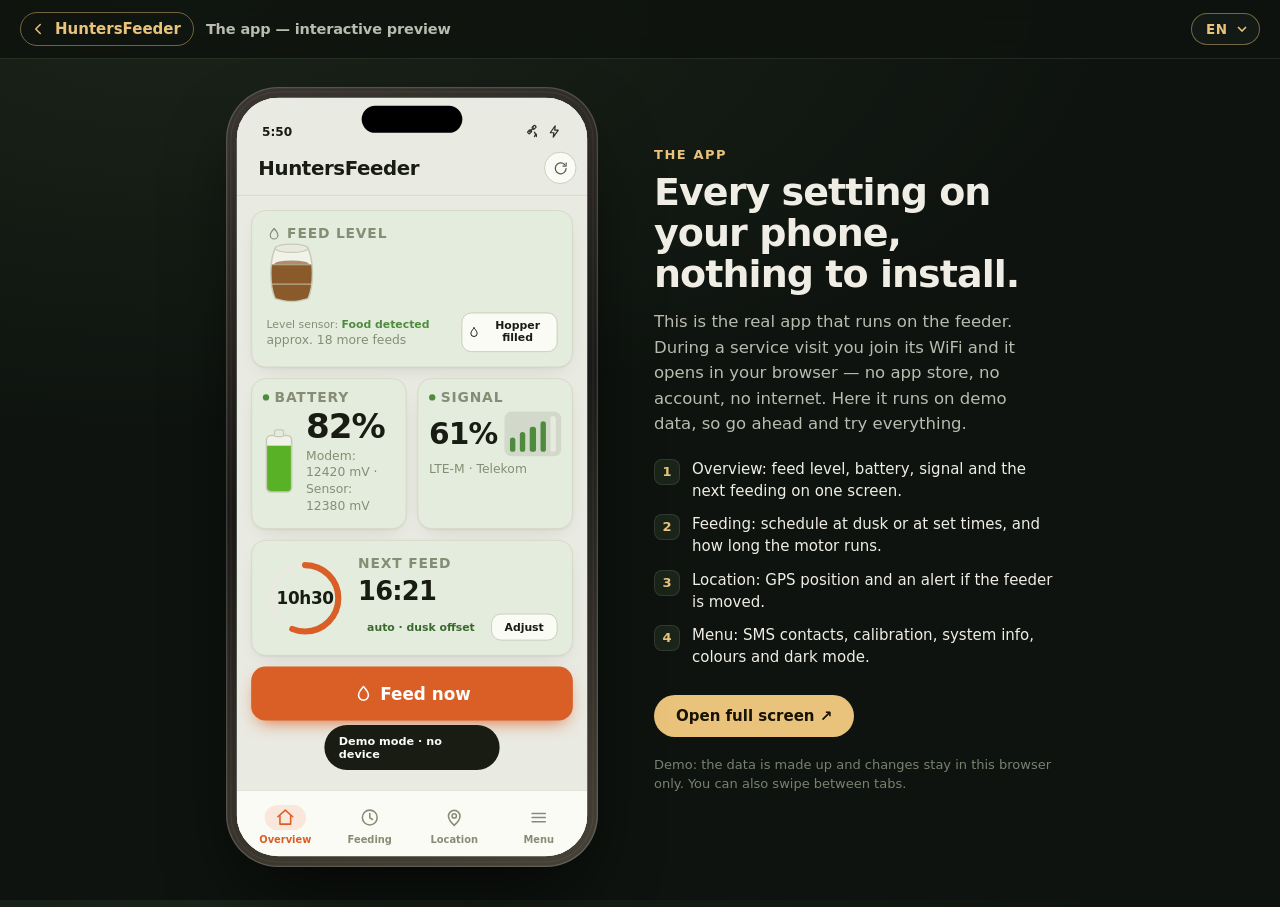
==== commit e9ff36f6: "App preview: all five languages, real clock and real next feeding - The app inside the phone is now " ====
--- a/app/index.html
+++ b/app/index.html
@@ -10,8 +10,8 @@
 /* ============================================================================
    App preview wrapper.
 
-   The phone screen is the REAL HuntersFeeder V3 web app (demo-sl.html /
-   demo-en.html), built by tools/update-app-demo.sh from the firmware repo with
+   The phone screen is the REAL HuntersFeeder V3 web app (demo-<lang>.html,
+   sl/en/hr/it/de), built by tools/update-app-demo.sh from the firmware repo with
    its demo backend inlined. Nothing in those two files is hand-edited; this
    page only frames them. Desktop: a bezel scaled to fit the window, with a
    short guide beside it. Phone: the app fills the screen under a slim bar,
@@ -42,11 +42,14 @@
 .back svg{width:18px;height:18px}
 .bar .ttl{flex:1;min-width:0;font-weight:700;letter-spacing:-.01em;white-space:nowrap;
   overflow:hidden;text-overflow:ellipsis;color:var(--ink-2);font-size:14.5px}
-.seg{display:inline-flex;border:1px solid var(--line);border-radius:999px;padding:3px;background:var(--panel)}
-.seg button{all:unset;cursor:pointer;font-size:13px;font-weight:700;letter-spacing:.04em;
-  padding:5px 11px;border-radius:999px;color:var(--ink-2)}
-.seg button[aria-pressed="true"]{background:var(--gold);color:#171204}
-.seg button:focus-visible{outline:2px solid var(--gold);outline-offset:2px}
+.lang{appearance:none;-webkit-appearance:none;cursor:pointer;font:inherit;font-size:13.5px;font-weight:700;
+  letter-spacing:.04em;color:var(--gold);background:var(--panel);border:1px solid rgba(233,195,123,.45);
+  border-radius:999px;padding:7px 30px 7px 14px;
+  background-image:url("data:image/svg+xml,%3Csvg xmlns='http://www.w3.org/2000/svg' width='10' height='6'%3E%3Cpath d='M1 1l4 4 4-4' fill='none' stroke='%23E9C37B' stroke-width='1.6'/%3E%3C/svg%3E");
+  background-repeat:no-repeat;background-position:right 12px center}
+.lang:hover{border-color:var(--gold)}
+.lang:focus-visible{outline:2px solid var(--gold);outline-offset:2px}
+.lang option{background:#131A15;color:var(--ink)}
 
 /* ---- desktop stage ------------------------------------------------------- */
 .stage{display:flex;gap:56px;align-items:center;justify-content:center;
@@ -103,10 +106,10 @@
   </a>
   <span class="ttl" data-i18n="bar">Aplikacija — interaktivni predogled</span>
   <span class="hint"><a id="fullM" href="demo-sl.html" data-i18n="full_s">Celozaslonsko</a></span>
-  <div class="seg" role="group" data-i18n-aria="lang">
-    <button type="button" data-al="sl" aria-pressed="true">SL</button>
-    <button type="button" data-al="en" aria-pressed="false">EN</button>
-  </div>
+  <select id="lang" class="lang" data-i18n-aria="lang">
+    <option value="sl">SL</option><option value="en">EN</option><option value="hr">HR</option>
+    <option value="it">IT</option><option value="de">DE</option>
+  </select>
 </header>
 
 <main class="stage">
@@ -133,12 +136,11 @@
 
 <script>
 (function () {
-  /* Page text in the site's five languages. The app itself ships in
-     Slovene and English only (that is what the firmware has), so hr/it/de
-     visitors get the English app with their own language around it. */
+  /* Page text in the site's five languages. The app inside the phone is built
+     in the same five (demo-<lang>.html, see tools/update-app-demo.sh). */
   var T = {
     sl: { back:"Nazaj na glavno stran", home:"HuntersFeeder", bar:"Aplikacija — interaktivni predogled",
-      lang:"Jezik aplikacije", kick:"Aplikacija", h:"Vse nastavitve na telefonu, brez namestitve.",
+      lang:"Jezik", kick:"Aplikacija", h:"Vse nastavitve na telefonu, brez namestitve.",
       lead:"To je prava aplikacija, ki teče na krmilnici. Ob servisu se povežete na njen WiFi in odpre se v brskalniku — brez trgovine z aplikacijami, brez računa, brez interneta. Tukaj teče z demo podatki, zato lahko vse preizkusite.",
       t1:"Pregled: zaloga krme, baterija, signal in naslednje krmljenje na enem zaslonu.",
       t2:"Krmljenje: urnik, ob mraku ali ob točnih urah, in čas delovanja motorja.",
@@ -147,7 +149,7 @@
       full:"Odpri čez cel zaslon ↗", full_s:"Celozaslonsko",
       note:"Demo: podatki so izmišljeni, spremembe ostanejo samo v tem brskalniku. Po zavihkih se lahko premikate tudi s potegom." },
     en: { back:"Back to the main page", home:"HuntersFeeder", bar:"The app — interactive preview",
-      lang:"App language", kick:"The app", h:"Every setting on your phone, nothing to install.",
+      lang:"Language", kick:"The app", h:"Every setting on your phone, nothing to install.",
       lead:"This is the real app that runs on the feeder. During a service visit you join its WiFi and it opens in your browser — no app store, no account, no internet. Here it runs on demo data, so go ahead and try everything.",
       t1:"Overview: feed level, battery, signal and the next feeding on one screen.",
       t2:"Feeding: schedule at dusk or at set times, and how long the motor runs.",
@@ -156,7 +158,7 @@
       full:"Open full screen ↗", full_s:"Full screen",
       note:"Demo: the data is made up and changes stay in this browser only. You can also swipe between tabs." },
     hr: { back:"Natrag na glavnu stranicu", home:"HuntersFeeder", bar:"Aplikacija — interaktivni pregled",
-      lang:"Jezik aplikacije", kick:"Aplikacija", h:"Sve postavke na mobitelu, bez instalacije.",
+      lang:"Jezik", kick:"Aplikacija", h:"Sve postavke na mobitelu, bez instalacije.",
       lead:"Ovo je prava aplikacija koja radi na hranilici. Pri servisu se spojite na njezin WiFi i otvori se u pregledniku — bez trgovine aplikacija, bez računa, bez interneta. Ovdje radi s demo podacima pa slobodno isprobajte sve.",
       t1:"Pregled: zaliha hrane, baterija, signal i sljedeće hranjenje na jednom zaslonu.",
       t2:"Hranjenje: raspored u sumrak ili u točno vrijeme te trajanje rada motora.",
@@ -165,7 +167,7 @@
       full:"Otvori preko cijelog zaslona ↗", full_s:"Cijeli zaslon",
       note:"Demo: podaci su izmišljeni, promjene ostaju samo u ovom pregledniku. Između kartica možete i povlačiti prstom." },
     it: { back:"Torna alla pagina principale", home:"HuntersFeeder", bar:"L'app — anteprima interattiva",
-      lang:"Lingua dell'app", kick:"L'app", h:"Tutte le impostazioni sul telefono, senza installare nulla.",
+      lang:"Lingua", kick:"L'app", h:"Tutte le impostazioni sul telefono, senza installare nulla.",
       lead:"Questa è la vera app che gira sul distributore. Durante la manutenzione ti colleghi al suo WiFi e si apre nel browser — niente app store, niente account, niente internet. Qui gira con dati demo, quindi prova pure tutto.",
       t1:"Panoramica: livello del mangime, batteria, segnale e prossima distribuzione in una schermata.",
       t2:"Alimentazione: programma al tramonto o a orari fissi e durata del motore.",
@@ -174,7 +176,7 @@
       full:"Apri a schermo intero ↗", full_s:"Schermo intero",
       note:"Demo: i dati sono inventati e le modifiche restano solo in questo browser. Puoi anche scorrere tra le schede." },
     de: { back:"Zurück zur Hauptseite", home:"HuntersFeeder", bar:"Die App — interaktive Vorschau",
-      lang:"App-Sprache", kick:"Die App", h:"Alle Einstellungen am Handy, ohne Installation.",
+      lang:"Sprache", kick:"Die App", h:"Alle Einstellungen am Handy, ohne Installation.",
       lead:"Das ist die echte App, die auf dem Futterautomaten läuft. Bei der Wartung verbinden Sie sich mit seinem WLAN und sie öffnet sich im Browser — kein App Store, kein Konto, kein Internet. Hier läuft sie mit Demodaten, probieren Sie also alles aus.",
       t1:"Übersicht: Futterstand, Akku, Signal und die nächste Fütterung auf einem Bildschirm.",
       t2:"Fütterung: Zeitplan zur Dämmerung oder zu festen Zeiten und Laufzeit des Motors.",
@@ -187,42 +189,37 @@
   function get(k) { try { return localStorage.getItem(k); } catch (e) { return null; } }
   function put(k, v) { try { localStorage.setItem(k, v); } catch (e) {} }
 
-  // Same key the main site writes (index.html), so the language carries over.
+  var frame = document.getElementById('app');
+  var links = [document.getElementById('full'), document.getElementById('fullM')];
+  var pick = document.getElementById('lang');
+
+  /* One language for everything: this page, the guide and the app inside the
+     phone. hf_lang is the key the main site (index.html) reads and writes, so
+     a change here carries back to the home page and the other way round. */
+  function setLang(l, persist) {
+    var t = T[l];
+    document.documentElement.lang = l;
+    document.title = 'HuntersFeeder — ' + t.kick;
+    document.querySelectorAll('[data-i18n]').forEach(function (el) {
+      var v = t[el.getAttribute('data-i18n')]; if (v) el.textContent = v;
+    });
+    document.querySelectorAll('[data-i18n-aria]').forEach(function (el) {
+      var v = t[el.getAttribute('data-i18n-aria')]; if (v) el.setAttribute('aria-label', v);
+    });
+    var src = 'demo-' + l + '.html';
+    if (frame.getAttribute('src') !== src) frame.setAttribute('src', src);
+    links.forEach(function (a) { a.href = src; });
+    pick.value = l;
+    if (persist) put('hf_lang', l);
+  }
+
   var site = get('hf_lang');
   if (!T[site]) {
     var n = (navigator.language || '').slice(0, 2).toLowerCase();
     site = T[n] ? n : 'sl';
   }
-  var t = T[site];
-  document.documentElement.lang = site;
-  document.title = 'HuntersFeeder — ' + t.kick;
-  document.querySelectorAll('[data-i18n]').forEach(function (el) {
-    var v = t[el.getAttribute('data-i18n')]; if (v) el.textContent = v;
-  });
-  document.querySelectorAll('[data-i18n-aria]').forEach(function (el) {
-    var v = t[el.getAttribute('data-i18n-aria')]; if (v) el.setAttribute('aria-label', v);
-  });
-
-  // ---- which app build ------------------------------------------------------
-  var frame = document.getElementById('app');
-  var links = [document.getElementById('full'), document.getElementById('fullM')];
-  var appLang = get('hf_app_lang');
-  if (appLang !== 'sl' && appLang !== 'en') appLang = site === 'sl' ? 'sl' : 'en';
-
-  function setApp(l, persist) {
-    appLang = l;
-    var src = 'demo-' + l + '.html';
-    if (frame.getAttribute('src') !== src) frame.setAttribute('src', src);
-    links.forEach(function (a) { a.href = src; });
-    document.querySelectorAll('[data-al]').forEach(function (b) {
-      b.setAttribute('aria-pressed', b.getAttribute('data-al') === l ? 'true' : 'false');
-    });
-    if (persist) put('hf_app_lang', l);
-  }
-  document.querySelectorAll('[data-al]').forEach(function (b) {
-    b.addEventListener('click', function () { setApp(b.getAttribute('data-al'), true); });
-  });
-  setApp(appLang, false);
+  pick.addEventListener('change', function () { setLang(pick.value, true); });
+  setLang(site, false);
 
   // ---- layout ---------------------------------------------------------------
   var mq = window.matchMedia('(max-width:760px),(max-height:560px)');
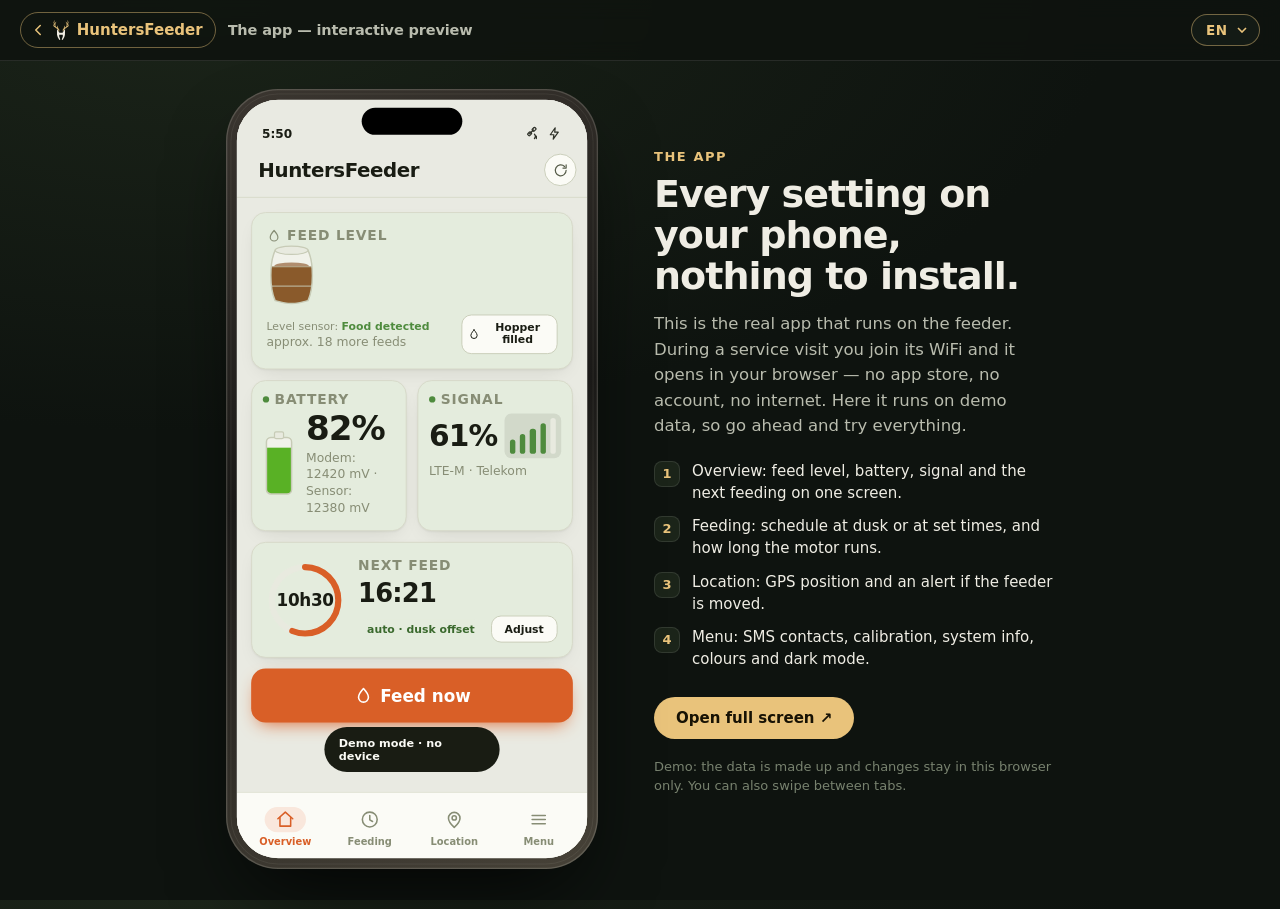
==== commit 7fef12de: "New logo + wordmark, gallery icon, prices, location field - Nav and footer: new HuntersFeeder wordma" ====
--- a/app/index.html
+++ b/app/index.html
@@ -4,6 +4,9 @@
 <meta charset="utf-8">
 <meta name="viewport" content="width=device-width,initial-scale=1,viewport-fit=cover">
 <title>HuntersFeeder — aplikacija</title>
+<link rel="icon" href="../Slike/logo/favicon.svg" type="image/svg+xml">
+<link rel="icon" href="../Slike/logo/favicon-32.png" sizes="32x32" type="image/png">
+<link rel="apple-touch-icon" href="../Slike/logo/apple-touch-icon.png">
 <meta name="description" content="Preizkusite pravo aplikacijo HuntersFeeder v brskalniku — pregled stanja, urnik krmljenja, lokacija, umerjanje in nastavitve, z demo podatki.">
 <meta name="theme-color" content="#0E130F">
 <style>
@@ -40,6 +43,7 @@
   padding:7px 12px 7px 8px;border-radius:999px;border:1px solid rgba(233,195,123,.45)}
 .back:hover{border-color:var(--gold);background:#1B2419}
 .back svg{width:18px;height:18px}
+.back .mk{display:block;height:20px;width:auto;margin-left:-2px}
 .bar .ttl{flex:1;min-width:0;font-weight:700;letter-spacing:-.01em;white-space:nowrap;
   overflow:hidden;text-overflow:ellipsis;color:var(--ink-2);font-size:14.5px}
 .lang{appearance:none;-webkit-appearance:none;cursor:pointer;font:inherit;font-size:13.5px;font-weight:700;
@@ -102,6 +106,7 @@
 <header class="bar">
   <a class="back" href="../index.html" data-i18n-aria="back">
     <svg viewBox="0 0 24 24" fill="none" stroke="currentColor" stroke-width="2" stroke-linecap="round" stroke-linejoin="round" aria-hidden="true"><path d="M15 6l-6 6 6 6"/></svg>
+    <img class="mk" src="../Slike/logo/hf-mark.svg" alt="" aria-hidden="true" width="16" height="20">
     <span data-i18n="home">HuntersFeeder</span>
   </a>
   <span class="ttl" data-i18n="bar">Aplikacija — interaktivni predogled</span>
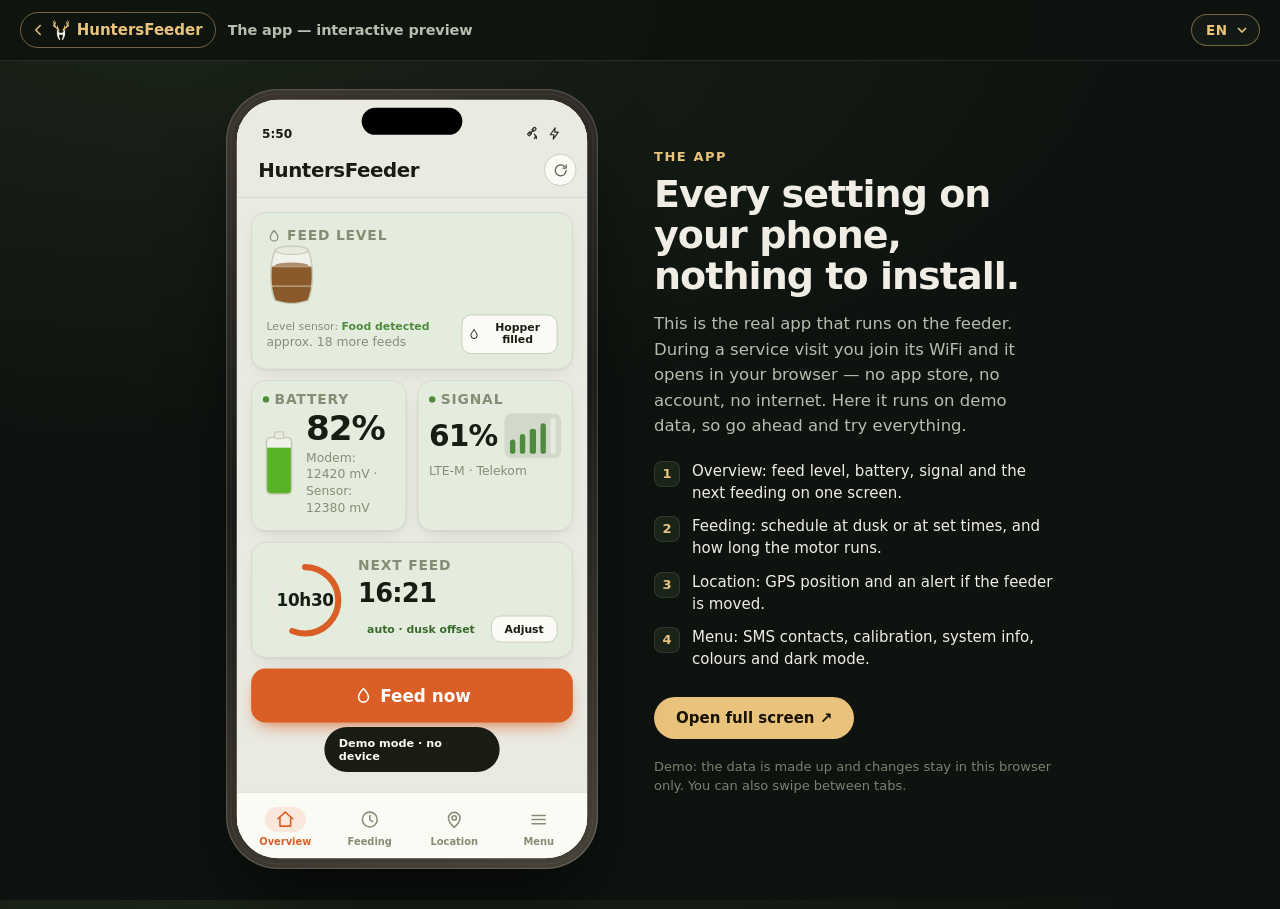
==== commit bd524716: "Top bar with burger menu, flag language picker, Bambi chatbot, AI form helper - Bar: solid dark gree" ====
--- a/app/index.html
+++ b/app/index.html
@@ -43,7 +43,7 @@
   padding:7px 12px 7px 8px;border-radius:999px;border:1px solid rgba(233,195,123,.45)}
 .back:hover{border-color:var(--gold);background:#1B2419}
 .back svg{width:18px;height:18px}
-.back .mk{display:block;height:20px;width:auto;margin-left:-2px}
+.back .mk{display:block;height:24px;width:auto;margin:-2px -2px -2px -4px}
 .bar .ttl{flex:1;min-width:0;font-weight:700;letter-spacing:-.01em;white-space:nowrap;
   overflow:hidden;text-overflow:ellipsis;color:var(--ink-2);font-size:14.5px}
 .lang{appearance:none;-webkit-appearance:none;cursor:pointer;font:inherit;font-size:13.5px;font-weight:700;
@@ -106,7 +106,7 @@
 <header class="bar">
   <a class="back" href="../index.html" data-i18n-aria="back">
     <svg viewBox="0 0 24 24" fill="none" stroke="currentColor" stroke-width="2" stroke-linecap="round" stroke-linejoin="round" aria-hidden="true"><path d="M15 6l-6 6 6 6"/></svg>
-    <img class="mk" src="../Slike/logo/hf-mark.svg" alt="" aria-hidden="true" width="16" height="20">
+    <img class="mk" src="../Slike/logo/hf-mark-glow.svg" alt="" aria-hidden="true" width="19" height="24">
     <span data-i18n="home">HuntersFeeder</span>
   </a>
   <span class="ttl" data-i18n="bar">Aplikacija — interaktivni predogled</span>
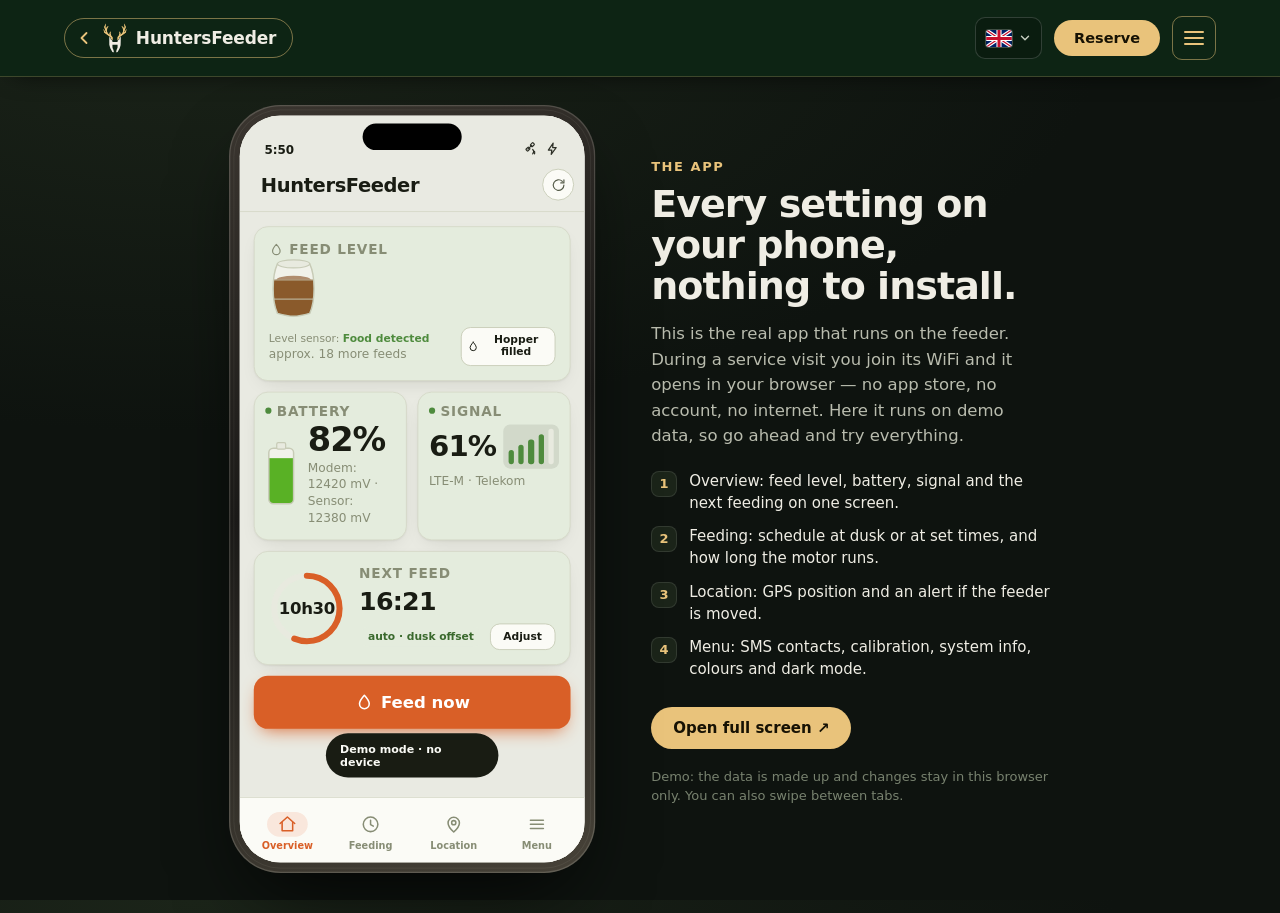
==== commit 78db5682: "Shared top bar on every page; automatic Worker deploy - js/topbar.js + css/topbar.css: one bar (dark" ====
--- a/app/index.html
+++ b/app/index.html
@@ -57,7 +57,7 @@
 
 /* ---- desktop stage ------------------------------------------------------- */
 .stage{display:flex;gap:56px;align-items:center;justify-content:center;
-  padding:28px 24px 40px;min-height:calc(100dvh - 64px)}
+  padding:28px 24px 40px;min-height:calc(100dvh - 76px)}
 .dev{flex:0 0 auto;width:calc(414px * var(--k));height:calc(868px * var(--k))}
 .bezel{width:414px;height:868px;transform:scale(var(--k));transform-origin:0 0;
   padding:12px;border-radius:58px;position:relative;
@@ -92,7 +92,7 @@
   .back{padding:7px}
   .stage{display:block;padding:0;min-height:0}
   .guide{display:none}
-  .dev{width:100%;height:calc(100dvh - 54px - env(safe-area-inset-top,0px))}
+  .dev{width:100%;height:calc(100dvh - 66px - env(safe-area-inset-top,0px))}
   .bezel{width:100%;height:100%;transform:none;padding:0;border-radius:0;background:none;box-shadow:none}
   .bezel::before{display:none}
   .bezel iframe{width:100%;height:100%;border-radius:0}
@@ -100,8 +100,13 @@
 }
 @media (prefers-reduced-motion:reduce){*{transition:none !important}}
 </style>
+<link rel="stylesheet" href="../css/topbar.css">
+<style>/* the shared top bar (js/topbar.js, 76px / 66px on phones) replaces this
+   page's own header; its <select> and full-screen link stay in the DOM */
+header.bar{display:none}</style>
 </head>
 <body>
+<script src="../js/topbar.js" data-base="../" data-page="app" data-select="#lang" data-extra="#fullM"></script>
 
 <header class="bar">
   <a class="back" href="../index.html" data-i18n-aria="back">
@@ -243,7 +248,7 @@
 
   // Scale the 414x868 bezel to fit the window height (never above 1:1).
   function fit() {
-    var k = Math.min(1, (window.innerHeight - 64 - 56) / 868);
+    var k = Math.min(1, (window.innerHeight - 76 - 56) / 868);
     document.documentElement.style.setProperty('--k', Math.max(0.55, k).toFixed(4));
     chrome();
   }
--- a/css/topbar.css
+++ b/css/topbar.css
@@ -0,0 +1,97 @@
+/* ============================================================================
+   HuntersFeeder — shared top bar (index, galerija, app, manual).
+   Built by js/topbar.js. Everything is prefixed tb- so it cannot collide with
+   a page's own classes (app/ has its own .cta, .bar, .lang ...).
+   ========================================================================= */
+.tb{position:sticky;top:0;left:0;right:0;z-index:80;background:#0D2414;
+  border-bottom:1px solid rgba(233,195,123,0.22);box-shadow:0 8px 26px -14px rgba(0,0,0,0.9);
+  font-family:'Instrument Sans',system-ui,-apple-system,'Segoe UI',sans-serif;-webkit-font-smoothing:antialiased;
+  padding-top:env(safe-area-inset-top,0px)}
+.tb.tb-fixed{position:fixed}
+.tb *{box-sizing:border-box}
+.tb a{text-decoration:none}
+.tb-in{max-width:1200px;margin:0 auto;height:76px;display:flex;align-items:center;gap:12px;padding:0 24px;overflow:hidden}
+
+/* left: wordmark (home) — the file carries glow padding, so 260px wide ≈
+   41px of visible lettering; it shrinks first when space runs out */
+.tb-brand{flex:1 1 auto;min-width:0;display:flex;align-items:center;margin-right:auto;margin-left:-8px}
+.tb-brand img{display:block;width:260px;max-width:100%;height:auto}
+
+/* left: back button (sub-pages). Never shrinks; when the row would overflow,
+   js/topbar.js adds .tb-compact and only the H logo remains. */
+.tb-back{flex:0 0 auto;display:inline-flex;align-items:center;gap:9px;margin-right:auto;
+  padding:6px 16px 6px 9px;border-radius:999px;border:1px solid rgba(233,195,123,0.5);
+  color:#EFEDE4;font-weight:700;font-size:17px;letter-spacing:-.01em;white-space:nowrap;
+  transition:background .2s,border-color .2s}
+.tb-back:hover{border-color:#E9C37B;background:rgba(233,195,123,0.08);color:#EFEDE4}
+.tb-back .tb-arrow{width:20px;height:20px;color:#E9C37B;flex:0 0 auto}
+.tb-back img{display:block;height:34px;width:auto;margin:-4px -2px}
+.tb-compact .tb-back{padding:4px 8px;gap:0}
+.tb-compact .tb-back .tb-arrow,.tb-compact .tb-back span{display:none}
+
+.tb-cta{flex:0 0 auto;background:#E9C37B;color:#171204 !important;font-weight:700;font-size:14.5px;
+  padding:10px 20px;border-radius:999px;transition:background .25s;white-space:nowrap}
+.tb-cta:hover{background:#F5D89E}
+
+/* language: flag only in the bar, flag + code in the list */
+.tb-flag{display:block;width:26px;height:17px;border-radius:3px;overflow:hidden;flex:0 0 auto;
+  box-shadow:0 0 0 1px rgba(255,255,255,0.22)}
+.tb-flag svg{display:block;width:100%;height:100%}
+.tb-lang{position:relative;flex:0 0 auto}
+.tb-lang>button{display:flex;align-items:center;gap:6px;height:42px;padding:0 9px 0 10px;cursor:pointer;
+  background:rgba(0,0,0,0.22);border:1px solid rgba(255,255,255,0.16);border-radius:10px;color:#C9D0C3;font:inherit}
+.tb-lang>button:hover,.tb-lang.tb-open>button{border-color:rgba(233,195,123,0.6)}
+.tb-chev{width:14px;height:14px;transition:transform .2s}
+.tb-lang.tb-open .tb-chev{transform:rotate(180deg)}
+.tb-list{position:fixed;margin:0;padding:6px;list-style:none;min-width:118px;z-index:82;
+  background:#0D2414;border:1px solid rgba(233,195,123,0.3);border-radius:12px;
+  box-shadow:0 18px 40px -12px rgba(0,0,0,0.85);display:none;
+  font-family:'Instrument Sans',system-ui,-apple-system,'Segoe UI',sans-serif}
+.tb-list.tb-open{display:block}
+.tb-list button{display:flex;align-items:center;gap:12px;width:100%;padding:9px 12px;border:0;border-radius:8px;
+  background:none;color:#EFEDE4;font:inherit;font-size:15px;font-weight:700;letter-spacing:.04em;cursor:pointer}
+.tb-list button:hover,.tb-list button:focus-visible{background:rgba(233,195,123,0.12);color:#E9C37B;outline:none}
+.tb-list button[aria-selected="true"]{background:rgba(233,195,123,0.16);color:#E9C37B}
+
+/* burger -> X */
+.tb-burger{flex:0 0 auto;width:44px;height:44px;border-radius:10px;cursor:pointer;position:relative;
+  background:transparent;border:1px solid rgba(233,195,123,0.5);color:#E9C37B;padding:0}
+.tb-burger:hover,.tb-burger[aria-expanded="true"]{background:rgba(233,195,123,0.1);border-color:#E9C37B}
+.tb-burger i,.tb-burger i::before,.tb-burger i::after{position:absolute;width:20px;height:2px;
+  background:currentColor;border-radius:2px;transition:transform .25s ease,background .2s;content:""}
+.tb-burger i{top:50%;left:50%;margin:-1px 0 0 -10px}
+.tb-burger i::before{left:0;top:-6px}
+.tb-burger i::after{left:0;top:6px}
+.tb-burger[aria-expanded="true"] i{background:transparent}
+.tb-burger[aria-expanded="true"] i::before{transform:translateY(6px) rotate(45deg)}
+.tb-burger[aria-expanded="true"] i::after{transform:translateY(-6px) rotate(-45deg)}
+.tb :focus-visible,.tb-menu :focus-visible{outline:2px solid #E9C37B;outline-offset:2px}
+
+/* the menu: a panel under the bar, right-aligned with it */
+.tb-menu{position:fixed;z-index:81;top:calc(84px + env(safe-area-inset-top,0px));
+  right:max(14px,calc((100vw - 1200px) / 2 + 24px));width:290px;
+  max-height:calc(100dvh - 100px);overflow:auto;box-sizing:border-box;padding:8px;
+  background:#0D2414;border:1px solid rgba(233,195,123,0.28);border-radius:16px;
+  box-shadow:0 24px 50px -16px rgba(0,0,0,0.9);
+  font-family:'Instrument Sans',system-ui,-apple-system,'Segoe UI',sans-serif;
+  opacity:0;visibility:hidden;transform:translateY(-8px);transition:opacity .2s ease,transform .2s ease,visibility 0s .2s}
+.tb-menu.tb-open{opacity:1;visibility:visible;transform:none;transition:opacity .2s ease,transform .2s ease}
+.tb-menu a{display:flex;align-items:center;gap:13px;padding:12px 14px;border-radius:10px;text-decoration:none;
+  color:#EFEDE4;font-size:16px;font-weight:600;line-height:1.3}
+.tb-menu a:hover,.tb-menu a:focus-visible{background:rgba(233,195,123,0.1);color:#E9C37B;outline:none}
+.tb-menu a[aria-current="page"]{color:#E9C37B;background:rgba(233,195,123,0.08)}
+.tb-menu a svg{width:20px;height:20px;flex:0 0 auto;color:#E9C37B}
+.tb-menu hr{border:0;border-top:1px solid rgba(255,255,255,0.09);margin:6px 10px}
+
+@media (max-width:640px){
+  .tb-in{height:66px;padding:0 12px;gap:8px}
+  .tb-brand{margin-left:-4px}
+  .tb-cta{padding:9px 13px;font-size:13.5px}
+  .tb-lang>button{height:40px;padding:0 7px}
+  .tb-burger{width:42px;height:42px}
+  .tb-back{font-size:16px;padding:5px 13px 5px 7px}
+  .tb-back img{height:30px}
+  .tb-menu{top:calc(74px + env(safe-area-inset-top,0px));left:10px;right:10px;width:auto}
+}
+@media (max-width:360px){.tb-chev{display:none}}
+@media (prefers-reduced-motion:reduce){.tb *,.tb-menu{transition:none !important}}
